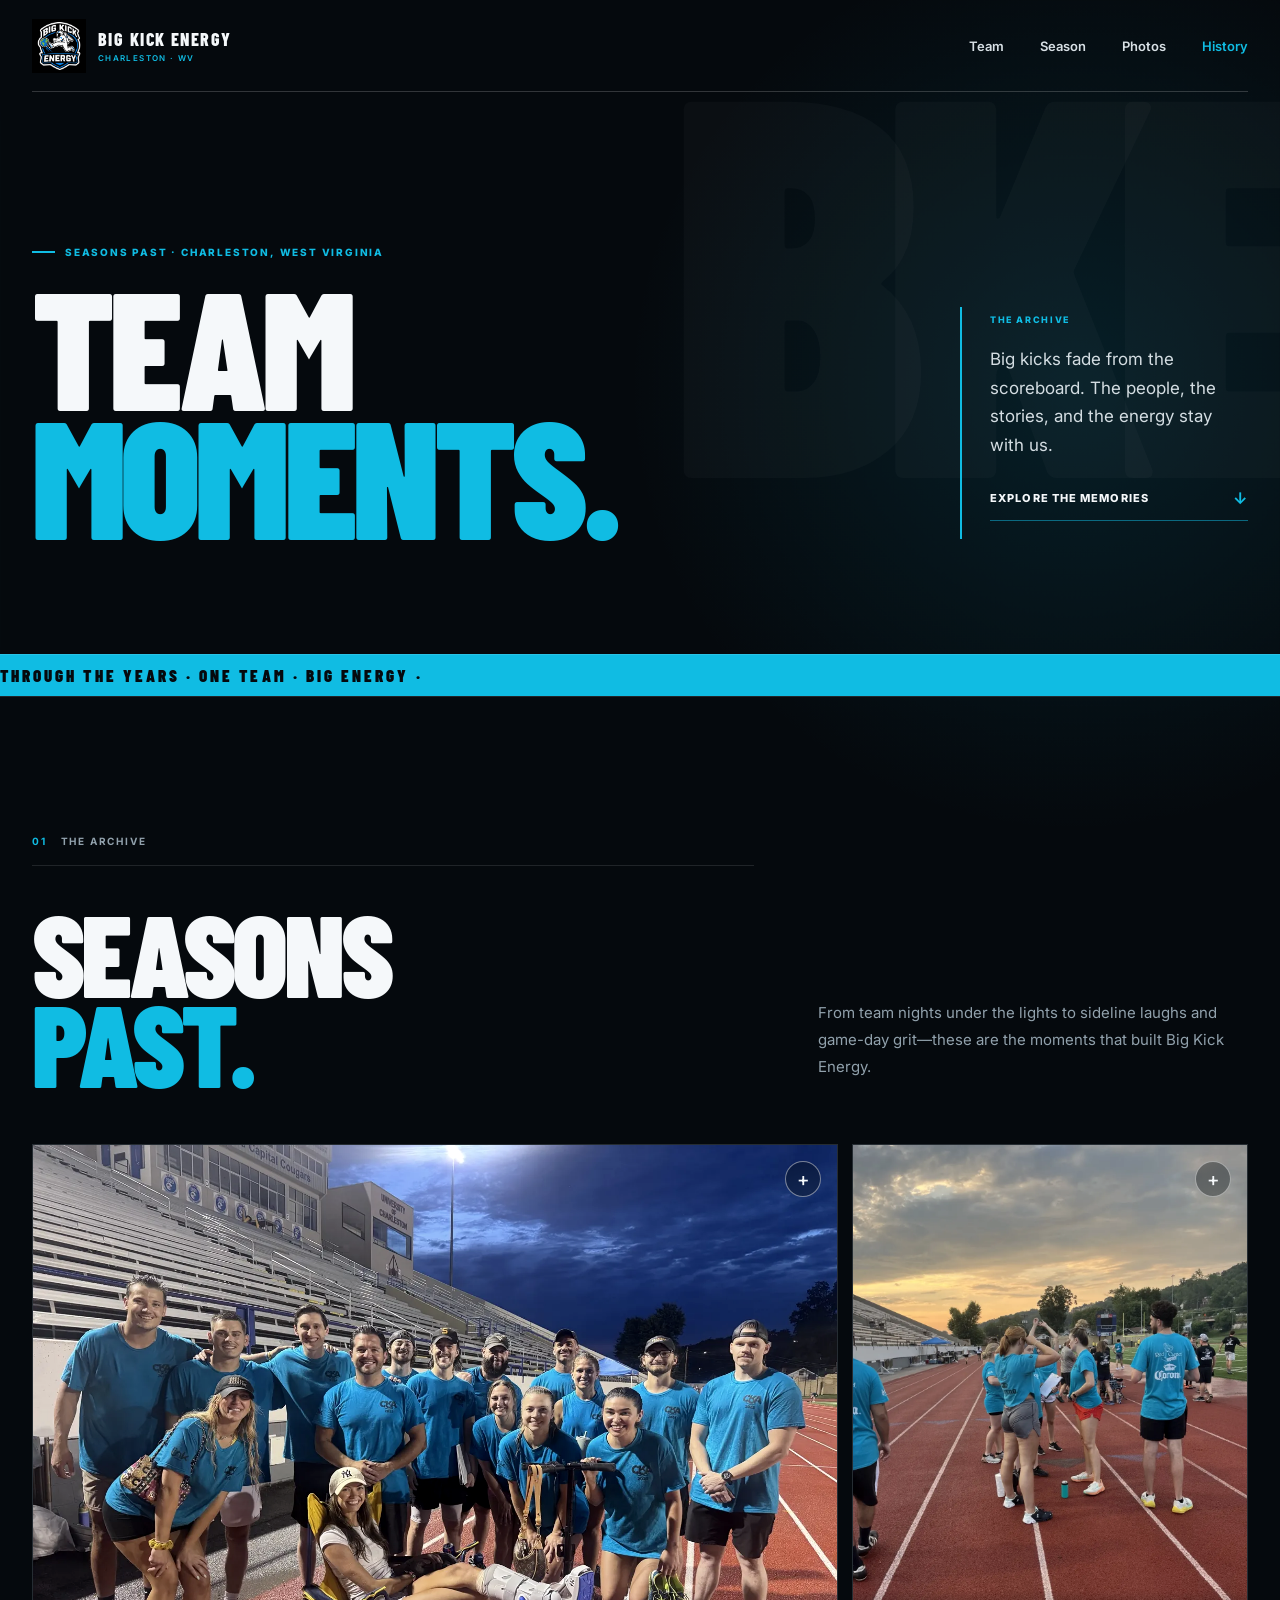
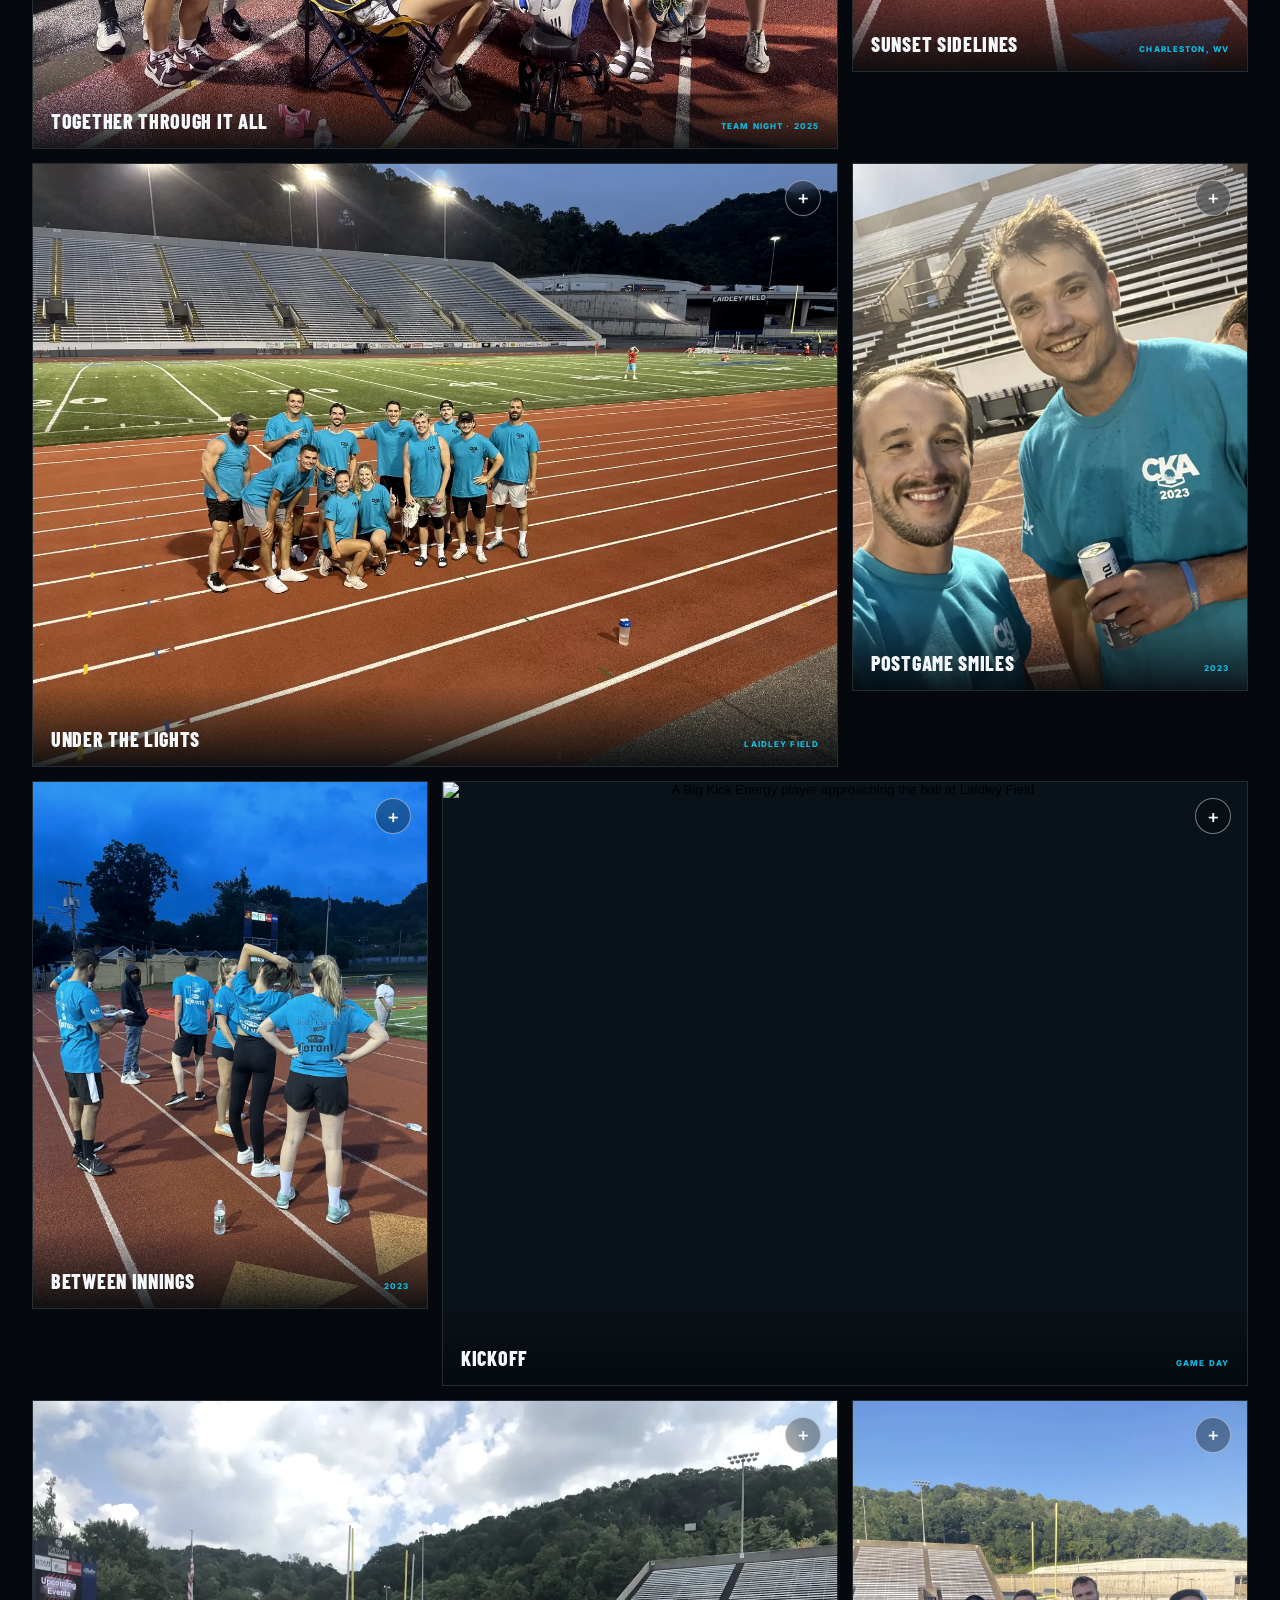
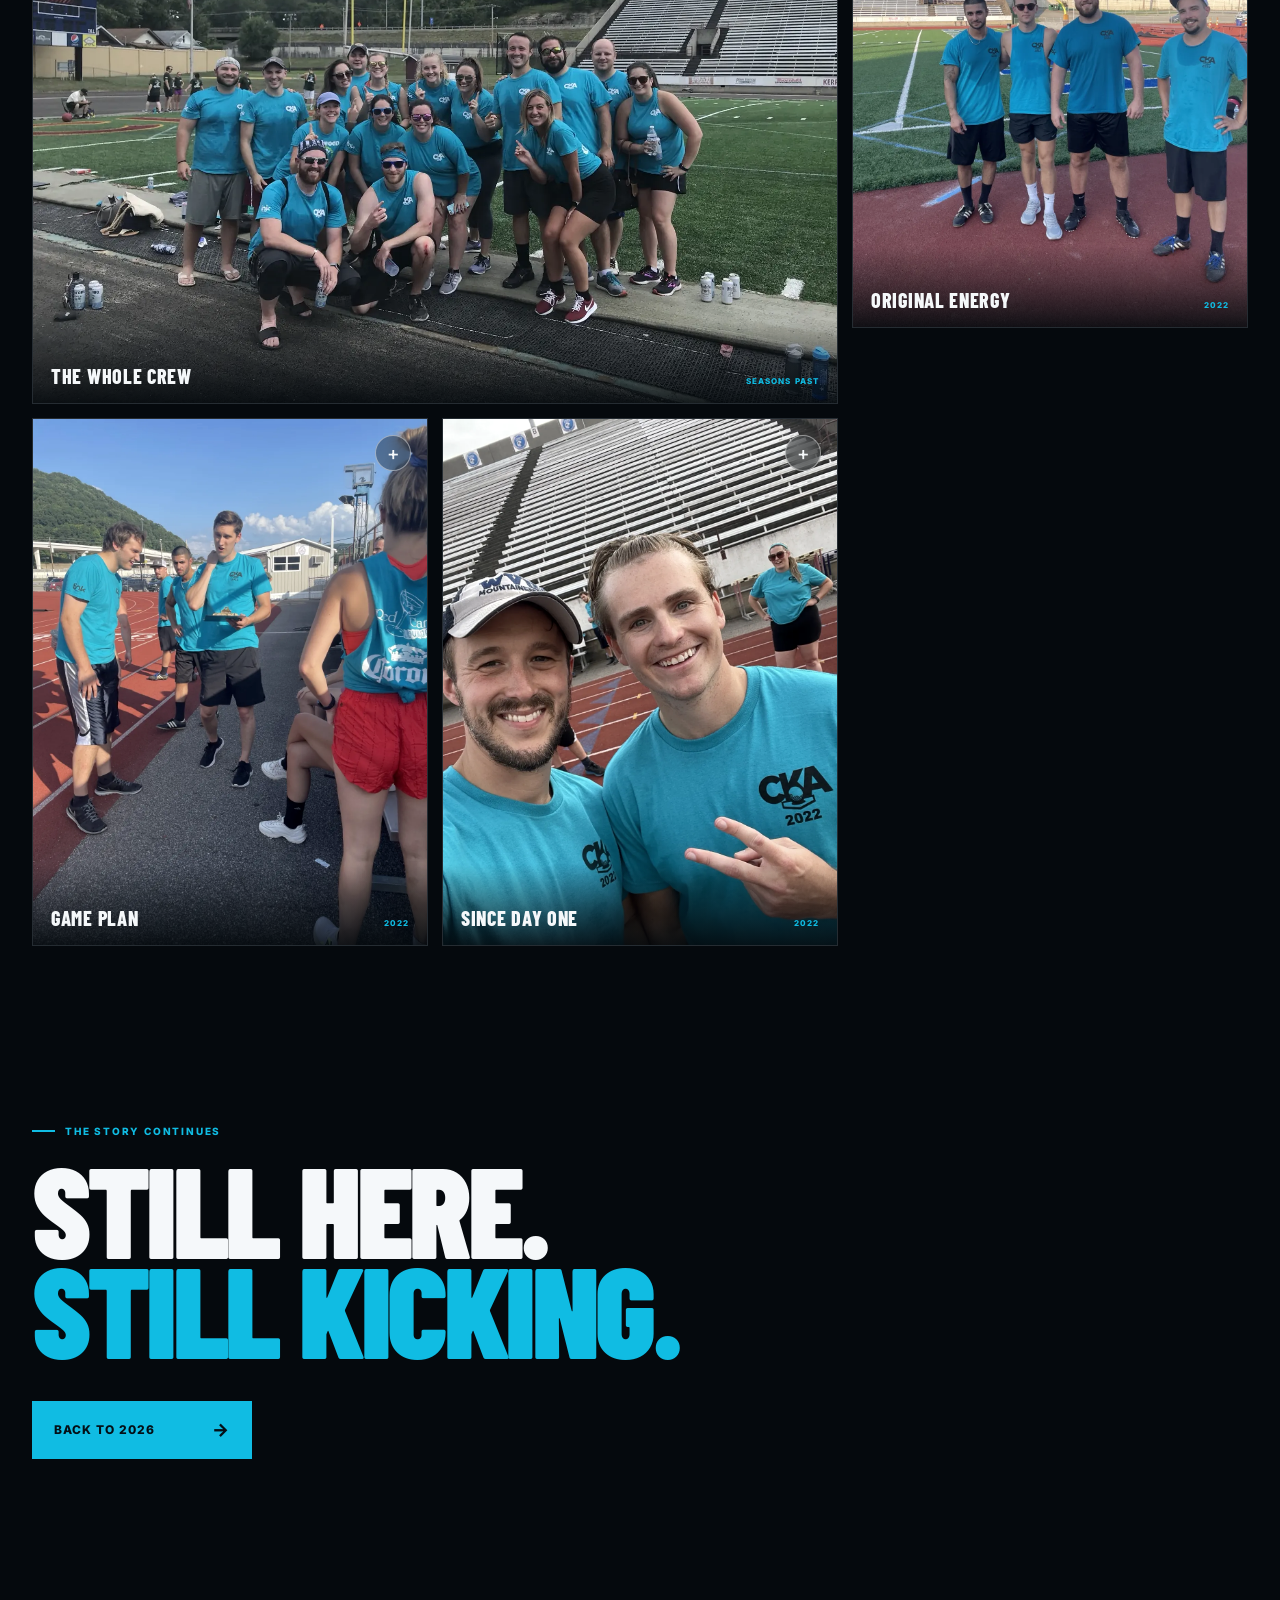
==== history.html @ 86670991 "Add historical team moments gallery" ====
<!doctype html>
<html lang="en">
<head>
  <meta charset="utf-8">
  <meta name="viewport" content="width=device-width, initial-scale=1, viewport-fit=cover">
  <meta name="description" content="Big Kick Energy memories and historical team moments from seasons past in Charleston, West Virginia.">
  <meta name="theme-color" content="#061018">
  <title>Team History | Big Kick Energy</title>
  <link rel="icon" href="images/logo.webp">
  <link rel="preconnect" href="https://fonts.googleapis.com">
  <link rel="preconnect" href="https://fonts.gstatic.com" crossorigin>
  <link href="https://fonts.googleapis.com/css2?family=Barlow+Condensed:wght@600;700;800;900&family=Inter:wght@400;500;600;700&display=swap" rel="stylesheet">
  <link rel="stylesheet" href="styles.css">
</head>
<body class="history-page">
  <a class="skip-link" href="#main">Skip to content</a>
  <header class="topbar">
    <a class="brand" href="index.html" aria-label="Big Kick Energy home">
      <img src="images/logo.webp" alt="" width="48" height="48">
      <span>BIG KICK ENERGY<small>CHARLESTON · WV</small></span>
    </a>
    <nav aria-label="Main navigation">
      <a href="index.html#team">Team</a><a href="index.html#season">Season</a><a href="index.html#gallery">Photos</a><a class="active" href="history.html" aria-current="page">History</a>
    </nav>
  </header>

  <main id="main">
    <section class="history-hero" aria-labelledby="history-title">
      <div class="history-hero-inner">
        <div>
          <p class="tag"><i></i> Seasons past · Charleston, West Virginia</p>
          <h1 id="history-title">TEAM<br><em>MOMENTS.</em></h1>
        </div>
        <div class="history-intro">
          <span>THE ARCHIVE</span>
          <p>Big kicks fade from the scoreboard. The people, the stories, and the energy stay with us.</p>
          <a href="#memories">Explore the memories <b>↓</b></a>
        </div>
      </div>
      <div class="history-marquee" aria-hidden="true">
        <span>THROUGH THE YEARS · ONE TEAM · BIG ENERGY · </span>
      </div>
    </section>

    <section class="history-content" id="memories" aria-labelledby="memories-title">
      <div class="history-heading">
        <div>
          <p class="section-label"><span>01</span> The archive</p>
          <h2 id="memories-title">SEASONS<br><em>PAST.</em></h2>
        </div>
        <p>From team nights under the lights to sideline laughs and game-day grit—these are the moments that built Big Kick Energy.</p>
      </div>

      <div class="memory-grid">
        <figure class="memory-card memory-wide">
          <button type="button" aria-label="Open photo: Together through it all"><img src="images/history-01.webp" alt="Big Kick Energy teammates together at Laidley Field after a night game" width="1536" height="1152" loading="eager" decoding="async"></button>
          <figcaption><span>Together through it all</span><small>Team Night · 2025</small></figcaption>
        </figure>
        <figure class="memory-card memory-wide">
          <button type="button" aria-label="Open photo: Under the lights"><img src="images/history-02.webp" alt="Big Kick Energy team posing on the track at Laidley Field" width="1536" height="1152" loading="lazy" decoding="async"></button>
          <figcaption><span>Under the lights</span><small>Laidley Field</small></figcaption>
        </figure>
        <figure class="memory-card memory-tall">
          <button type="button" aria-label="Open photo: Sunset sidelines"><img src="images/history-03.webp" alt="Big Kick Energy players gathering on the track beneath a Charleston sunset" width="1152" height="1536" loading="lazy" decoding="async"></button>
          <figcaption><span>Sunset sidelines</span><small>Charleston, WV</small></figcaption>
        </figure>
        <figure class="memory-card memory-tall">
          <button type="button" aria-label="Open photo: Postgame smiles"><img src="images/history-04.webp" alt="Two Big Kick Energy teammates smiling after a 2023 game" width="1152" height="1536" loading="lazy" decoding="async"></button>
          <figcaption><span>Postgame smiles</span><small>2023</small></figcaption>
        </figure>
        <figure class="memory-card memory-tall">
          <button type="button" aria-label="Open photo: Between innings"><img src="images/history-05.webp" alt="Big Kick Energy teammates regrouping on the sideline in 2023" width="1152" height="1536" loading="lazy" decoding="async"></button>
          <figcaption><span>Between innings</span><small>2023</small></figcaption>
        </figure>
        <figure class="memory-card memory-wide">
          <button type="button" aria-label="Open photo: Kickoff"><img src="images/history-06.webp" alt="A Big Kick Energy player approaching the ball at Laidley Field" width="1536" height="1152" loading="lazy" decoding="async"></button>
          <figcaption><span>Kickoff</span><small>Game Day</small></figcaption>
        </figure>
        <figure class="memory-card memory-wide">
          <button type="button" aria-label="Open photo: The whole crew"><img src="images/history-07.webp" alt="A large Big Kick Energy team group posing together beside the field" width="1536" height="1152" loading="lazy" decoding="async"></button>
          <figcaption><span>The whole crew</span><small>Seasons Past</small></figcaption>
        </figure>
        <figure class="memory-card memory-tall">
          <button type="button" aria-label="Open photo: Original energy"><img src="images/history-08.webp" alt="Four Big Kick Energy teammates together at Laidley Field in 2022" width="1152" height="1536" loading="lazy" decoding="async"></button>
          <figcaption><span>Original energy</span><small>2022</small></figcaption>
        </figure>
        <figure class="memory-card memory-tall">
          <button type="button" aria-label="Open photo: Game plan"><img src="images/history-09.webp" alt="Big Kick Energy teammates reviewing the game plan on the sideline in 2022" width="1152" height="1536" loading="lazy" decoding="async"></button>
          <figcaption><span>Game plan</span><small>2022</small></figcaption>
        </figure>
        <figure class="memory-card memory-tall">
          <button type="button" aria-label="Open photo: Since day one"><img src="images/history-10.webp" alt="Two Big Kick Energy teammates smiling on the track in 2022" width="1152" height="1536" loading="lazy" decoding="async"></button>
          <figcaption><span>Since day one</span><small>2022</small></figcaption>
        </figure>
      </div>
    </section>

    <section class="history-cta">
      <p class="tag"><i></i> The story continues</p>
      <h2>STILL HERE.<br><em>STILL KICKING.</em></h2>
      <a class="primary-action" href="index.html#season">Back to 2026 <span>→</span></a>
    </section>
  </main>

  <dialog class="photo-lightbox" aria-label="Expanded team photo">
    <button class="lightbox-close" type="button" aria-label="Close photo">×</button>
    <img src="" alt="">
    <p></p>
  </dialog>

  <nav class="mobile-dock" aria-label="Mobile navigation">
    <a href="index.html"><span>⌂</span>Home</a><a href="index.html#team"><span>●</span>Team</a><a href="index.html#season"><span>▥</span>Season</a><a href="index.html#gallery"><span>▣</span>Photos</a><a class="active" href="history.html" aria-current="page"><span>◫</span>History</a>
  </nav>

  <script>
    const lightbox = document.querySelector('.photo-lightbox');
    const lightboxImage = lightbox.querySelector('img');
    const lightboxCaption = lightbox.querySelector('p');
    document.querySelectorAll('.memory-card button').forEach((button) => {
      button.addEventListener('click', () => {
        const image = button.querySelector('img');
        const caption = button.closest('figure').querySelector('figcaption span').textContent;
        lightboxImage.src = image.src;
        lightboxImage.alt = image.alt;
        lightboxCaption.textContent = caption;
        lightbox.showModal();
      });
    });
    lightbox.querySelector('.lightbox-close').addEventListener('click', () => lightbox.close());
    lightbox.addEventListener('click', (event) => {
      if (event.target === lightbox) lightbox.close();
    });
  </script>
</body>
</html>
---- styles.css ----
:root{--ink:#05090d;--panel:#0a1219;--panel2:#0d1821;--cyan:#10bce3;--cyan2:#087fa9;--white:#f5f8fa;--muted:#91a1ac;--line:rgba(255,255,255,.11);--display:"Barlow Condensed",Impact,sans-serif;--body:"Inter",Arial,sans-serif}
*{box-sizing:border-box}html{scroll-behavior:smooth;background:var(--ink)}body{margin:0;background:var(--ink);color:var(--white);font-family:var(--body);overflow-x:hidden}a{color:inherit;text-decoration:none}img{display:block;max-width:100%}::selection{background:var(--cyan);color:var(--ink)}.skip-link{position:fixed;left:12px;top:12px;z-index:100;padding:12px 16px;background:var(--cyan);color:var(--ink);font-weight:800;transform:translateY(-160%)}.skip-link:focus{transform:none}
.topbar{position:absolute;z-index:10;top:0;left:50%;transform:translateX(-50%);width:min(calc(100% - 64px),1280px);height:92px;display:flex;align-items:center;justify-content:space-between;border-bottom:1px solid rgba(255,255,255,.18)}.brand{display:flex;align-items:center;gap:12px;font:800 18px/1 var(--display);letter-spacing:.08em}.brand img{width:54px;height:54px;object-fit:contain}.brand small{display:block;margin-top:6px;color:var(--cyan);font:600 8px/1 var(--body);letter-spacing:.17em}.topbar nav{display:flex;gap:36px}.topbar nav a{padding:14px 0;color:#d8e0e5;font-size:13px;font-weight:600}.topbar nav a:hover{color:var(--cyan)}
.hero{position:relative;min-height:760px;height:100svh;max-height:980px;overflow:hidden;background:#071019}.hero-photo{position:absolute;inset:0;width:100%;height:100%;object-fit:cover;object-position:55% 53%;filter:saturate(.92) contrast(1.03)}.hero-overlay{position:absolute;inset:0;background:linear-gradient(90deg,rgba(3,7,11,.98) 0%,rgba(3,7,11,.87) 32%,rgba(3,7,11,.32) 68%),linear-gradient(0deg,rgba(3,7,11,.94),transparent 36%)}.hero-content{position:relative;z-index:2;width:min(calc(100% - 64px),1280px);margin:auto;padding-top:clamp(190px,25vh,255px)}.tag{display:flex;align-items:center;gap:10px;margin:0 0 22px;color:var(--cyan);font-size:10px;font-weight:800;letter-spacing:.18em;text-transform:uppercase}.tag i{width:23px;height:2px;background:var(--cyan)}h1,h2{margin:0;font-family:var(--display);font-weight:900;line-height:.78;letter-spacing:-.035em;text-transform:uppercase}h1{font-size:clamp(92px,12vw,176px)}h1 em,h2 em{color:var(--cyan);font-style:normal}.hero-line{margin:28px 0 30px;color:#d9e1e6;font-size:18px}.primary-action{display:inline-flex;align-items:center;justify-content:space-between;gap:36px;min-width:220px;min-height:58px;padding:0 22px;background:var(--cyan);color:#041017;font-size:12px;font-weight:800;letter-spacing:.08em;text-transform:uppercase;transition:.2s}.primary-action:hover{background:#55d5ef;transform:translateY(-2px)}.primary-action span{font-size:18px}.record-card{position:absolute;z-index:3;right:max(32px,calc((100vw - 1280px)/2));bottom:40px;width:218px;padding:22px 24px;background:rgba(5,13,19,.82);border:1px solid rgba(255,255,255,.2);border-top:3px solid var(--cyan);backdrop-filter:blur(12px)}.record-card>span{color:var(--cyan);font-size:9px;font-weight:800;letter-spacing:.18em}.record-card strong{display:block;margin:4px 0;font:900 70px/.9 var(--display)}.record-card strong span{color:var(--cyan)}.record-card small{color:var(--muted);font-size:9px;letter-spacing:.1em}
.section{width:min(calc(100% - 64px),1280px);margin:auto;padding:120px 0}.section-label{display:flex;gap:14px;padding-bottom:18px;margin-bottom:68px;border-bottom:1px solid var(--line);color:var(--muted);font-size:10px;font-weight:700;letter-spacing:.18em;text-transform:uppercase}.section-label span{color:var(--cyan)}.intro-grid,.season-head{display:grid;grid-template-columns:1.1fr .9fr;gap:100px;align-items:end}h2{font-size:clamp(78px,8vw,120px)}.intro-copy>p:first-child{font-size:23px;line-height:1.48;letter-spacing:-.02em}.intro-copy>p:last-child,.season-head>p,.gallery-head>p{color:var(--muted);font-size:14px;line-height:1.8}.team-photo-card{position:relative;height:min(58vw,650px);margin-top:86px;overflow:hidden;background:var(--panel)}.team-photo-card>img{width:100%;height:100%;object-fit:cover;object-position:center 44%}.photo-badge{position:absolute;left:24px;bottom:24px;display:flex;align-items:center;gap:14px;padding:10px 18px 10px 10px;background:rgba(3,8,12,.88);backdrop-filter:blur(10px);border-left:3px solid var(--cyan);font:800 19px/1 var(--display);letter-spacing:.07em}.photo-badge img{width:62px;height:62px}.photo-badge small{display:block;margin-top:6px;color:var(--cyan);font:700 8px/1 var(--body);letter-spacing:.16em}.values{display:grid;grid-template-columns:repeat(3,1fr);margin-top:30px;border-top:1px solid var(--line);border-bottom:1px solid var(--line)}.values article{padding:34px 32px 36px 0}.values article+article{padding-left:32px;border-left:1px solid var(--line)}.values b{color:var(--cyan);font:800 24px var(--display)}.values h3{margin:18px 0 8px;font:800 24px var(--display);text-transform:uppercase}.values p{margin:0;color:var(--muted);font-size:12px;line-height:1.6}
.season{width:100%;padding-inline:max(32px,calc((100vw - 1280px)/2));background:linear-gradient(150deg,#0b1a24,#071016)}.season-head>p{max-width:470px;font-size:18px}.stat-row{display:grid;grid-template-columns:repeat(4,1fr);margin-top:70px;border:1px solid var(--line);background:rgba(3,8,12,.48)}.stat-row article{padding:30px;min-width:0}.stat-row article+article{border-left:1px solid var(--line)}.stat-row span{color:var(--cyan);font-size:9px;font-weight:800;letter-spacing:.15em}.stat-row strong{display:block;margin:8px 0 5px;font:900 62px/.9 var(--display)}.stat-row small{color:var(--muted);font-size:10px;text-transform:uppercase;letter-spacing:.09em}.standing-card{margin-top:20px;border:1px solid var(--line);background:#09131b}.standing-card>div:first-child{display:flex;justify-content:space-between;padding:18px 24px;border-bottom:1px solid var(--line);font-size:9px;font-weight:800;letter-spacing:.13em}.standing-card small{color:var(--muted)}.standing-rank{display:grid;grid-template-columns:90px 1fr auto;align-items:center;padding:22px 26px;border-left:4px solid var(--cyan);background:linear-gradient(90deg,rgba(16,188,227,.14),transparent)}.standing-rank>b{font:900 46px var(--display);color:var(--cyan)}.standing-rank>strong{font:800 20px var(--display);letter-spacing:.04em}.standing-rank>strong small{display:block;margin-top:5px;font:600 9px var(--body);letter-spacing:.12em}.standing-rank>em{font:900 36px var(--display);font-style:normal}.next-up{display:grid;grid-template-columns:1.4fr auto .8fr 48px;gap:28px;align-items:center;margin-top:20px;padding:26px 28px;border:1px solid var(--cyan);background:rgba(16,188,227,.06)}.next-up span{color:var(--cyan);font-size:9px;font-weight:800;letter-spacing:.15em}.next-up div>strong{display:block;margin-top:7px;font:800 25px/.95 var(--display)}.next-up time{display:flex;align-items:center;gap:8px}.next-up time b{color:var(--cyan);font:800 12px var(--display)}.next-up time strong{font:900 48px var(--display)}.next-up p{color:var(--muted);font-size:11px;line-height:1.5}.next-up>a{display:grid;place-items:center;width:44px;height:44px;background:var(--cyan);color:var(--ink);font-size:20px}
.gallery-head{display:flex;justify-content:space-between;align-items:end;gap:80px}.gallery-head>p{max-width:380px;margin:0}.photo-grid{display:grid;grid-template-columns:1.25fr .75fr;gap:18px;height:690px;margin-top:70px}.photo-grid figure{position:relative;margin:0;overflow:hidden;background:var(--panel)}.photo-grid img{width:100%;height:100%;object-fit:cover;transition:transform .6s}.photo-grid figure:hover img{transform:scale(1.02)}.photo-grid .night img{object-position:center 54%}.photo-grid figcaption{position:absolute;left:18px;bottom:18px;padding:9px 12px;background:rgba(3,8,12,.86);border-left:2px solid var(--cyan);font-size:9px;font-weight:800;letter-spacing:.15em}.join{position:relative;display:grid;justify-items:center;padding:120px 24px;text-align:center;background:radial-gradient(circle at 50% 25%,#12364a 0%,#08131b 35%,#05090d 70%);overflow:hidden}.join>img{width:190px;height:190px;object-fit:contain;margin-bottom:22px;filter:drop-shadow(0 20px 25px rgba(0,0,0,.5))}.join h2{font-size:clamp(72px,9vw,132px)}.join>p:not(.tag){max-width:560px;margin:28px auto;color:var(--muted);font-size:14px;line-height:1.8}.join-actions{display:flex;align-items:center;gap:28px}.text-action{font-size:11px;font-weight:800;letter-spacing:.09em;text-transform:uppercase;border-bottom:1px solid var(--cyan);padding:15px 2px}footer{min-height:108px;display:flex;align-items:center;justify-content:space-between;gap:20px;width:min(calc(100% - 64px),1280px);margin:auto;border-top:1px solid var(--line);font-size:9px;letter-spacing:.14em;text-transform:uppercase}footer span{font:800 15px var(--display)}footer p{color:var(--muted)}.mobile-dock{display:none}
@media(max-width:760px){body{padding-bottom:calc(70px + env(safe-area-inset-bottom))}.topbar{position:absolute;width:calc(100% - 32px);height:72px}.brand img{width:42px;height:42px}.brand{font-size:15px}.topbar nav{display:none}.hero{min-height:730px;height:100svh}.hero-photo{object-position:58% 49%}.hero-overlay{background:linear-gradient(90deg,rgba(3,7,11,.92),rgba(3,7,11,.35)),linear-gradient(0deg,#05090d 0%,transparent 48%,rgba(3,7,11,.25))}.hero-content{width:calc(100% - 32px);padding-top:150px}.tag{font-size:8px;margin-bottom:17px}h1{font-size:clamp(76px,25vw,106px);line-height:.8}.hero-line{max-width:250px;margin:20px 0 26px;font-size:15px;line-height:1.5}.primary-action{width:100%;min-width:0;min-height:56px}.record-card{right:16px;bottom:28px;width:154px;padding:15px 16px}.record-card strong{font-size:48px}.record-card small{font-size:7px}.section{width:calc(100% - 32px);padding:78px 0}.section-label{margin-bottom:44px}.intro-grid,.season-head{grid-template-columns:1fr;gap:30px}h2{font-size:clamp(64px,20vw,84px)}.intro-copy>p:first-child{font-size:18px}.team-photo-card{height:500px;margin-top:50px}.team-photo-card>img{object-position:47% center}.photo-badge{left:12px;bottom:12px}.values{grid-template-columns:1fr;margin-top:18px}.values article,.values article+article{padding:22px 4px;border-left:0;border-bottom:1px solid var(--line)}.values article:last-child{border-bottom:0}.season{width:100%;padding-inline:16px}.season-head>p{font-size:15px}.stat-row{grid-template-columns:1fr 1fr;margin-top:42px}.stat-row article{padding:22px 18px}.stat-row article:nth-child(3){border-left:0;border-top:1px solid var(--line)}.stat-row article:nth-child(4){border-top:1px solid var(--line)}.stat-row strong{font-size:45px}.standing-card>div:first-child{padding:15px}.standing-rank{grid-template-columns:62px 1fr auto;padding:18px 14px}.standing-rank>b{font-size:36px}.standing-rank>strong{font-size:16px}.standing-rank>em{font-size:27px}.next-up{grid-template-columns:1fr auto;gap:16px;padding:21px}.next-up p{grid-column:1}.next-up>a{grid-column:2;grid-row:2}.next-up div>strong{font-size:21px}.next-up time strong{font-size:40px}.gallery-head{display:block}.gallery-head>p{margin-top:24px}.photo-grid{grid-template-columns:1fr;height:auto;margin-top:42px}.photo-grid figure{height:440px}.photo-grid figure:last-child{height:520px}.photo-grid .night img{object-position:49% center}.join{padding:90px 16px}.join>img{width:150px;height:150px}.join h2{font-size:clamp(61px,19vw,82px)}.join-actions{width:100%;flex-direction:column;gap:16px}.text-action{padding:12px}.join .primary-action{max-width:380px}footer{width:calc(100% - 32px);min-height:120px;align-items:flex-start;flex-direction:column;justify-content:center;gap:10px}.mobile-dock{position:fixed;z-index:50;left:0;right:0;bottom:0;display:grid;grid-template-columns:repeat(4,1fr);height:calc(66px + env(safe-area-inset-bottom));padding-bottom:env(safe-area-inset-bottom);background:rgba(5,10,14,.94);border-top:1px solid rgba(255,255,255,.14);backdrop-filter:blur(16px)}.mobile-dock a{display:grid;place-content:center;gap:5px;text-align:center;color:var(--muted);font-size:8px;font-weight:700;letter-spacing:.08em;text-transform:uppercase}.mobile-dock a span{color:var(--cyan);font-size:16px}.mobile-dock a:active{background:rgba(16,188,227,.1)}}
@media(max-width:390px){h1{font-size:72px}.record-card{width:146px}.team-photo-card{height:450px}.photo-grid figure{height:390px}.photo-grid figure:last-child{height:460px}}
@media(prefers-reduced-motion:reduce){html{scroll-behavior:auto}*,*::before,*::after{transition-duration:.01ms!important}}
.next-game{position:relative;display:grid;grid-template-columns:190px 1fr auto;gap:32px;align-items:center;margin-top:20px;padding:30px;border:1px solid var(--cyan);background:linear-gradient(110deg,rgba(16,188,227,.16),rgba(5,12,17,.72));overflow:hidden}.next-game::after{content:"09";position:absolute;right:15%;top:50%;transform:translateY(-51%);color:rgba(255,255,255,.025);font:900 190px/.8 var(--display);pointer-events:none}.game-date{position:relative;z-index:1;padding-right:28px;border-right:1px solid rgba(16,188,227,.38)}.game-date span,.game-matchup>span,.game-status span{color:var(--cyan);font-size:9px;font-weight:800;letter-spacing:.16em}.game-date strong{display:block;margin:5px 0;font:900 45px/.95 var(--display)}.game-date small{color:var(--muted);font-size:10px;letter-spacing:.08em}.game-matchup{position:relative;z-index:1}.game-matchup h3{display:flex;align-items:center;gap:16px;margin:9px 0 12px;font:800 24px/1 var(--display);letter-spacing:.02em}.game-matchup h3>b{color:var(--cyan);font-size:12px}.game-matchup h3 i{color:var(--muted);font-size:12px;font-style:normal}.game-matchup p{margin:0;color:var(--white);font-size:11px;font-weight:700;text-transform:uppercase;letter-spacing:.06em}.game-matchup p small{margin-left:8px;color:var(--muted);font-size:9px}.game-status{position:relative;z-index:1;display:grid;justify-items:center;gap:10px;padding:0 10px}.game-status i{width:10px;height:10px;border-radius:50%;background:var(--cyan);box-shadow:0 0 0 6px rgba(16,188,227,.12)}.next-game+.next-up{border-color:var(--line);background:rgba(255,255,255,.025)}.highlight-link{display:grid;grid-template-columns:auto 1fr auto;align-items:center;gap:18px;margin-top:42px;padding:20px 22px;border:1px solid var(--line);border-left:3px solid var(--cyan);background:var(--panel);transition:.2s}.highlight-link:hover{border-color:var(--cyan);transform:translateY(-2px)}.play-icon{display:grid;place-items:center;width:46px;height:46px;border-radius:50%;background:var(--cyan);color:var(--ink);font-size:15px;padding-left:3px}.highlight-link strong{font:800 20px var(--display);letter-spacing:.04em}.highlight-link strong small{display:block;margin-top:5px;color:var(--muted);font:500 10px var(--body);letter-spacing:.04em}.highlight-link>i{color:var(--cyan);font-size:22px;font-style:normal}
@media(max-width:760px){.next-game{grid-template-columns:1fr auto;gap:20px;padding:22px 18px}.next-game::after{right:-5%;font-size:140px}.game-date{padding:0 0 16px;border-right:0;border-bottom:1px solid rgba(16,188,227,.38)}.game-date strong{font-size:40px}.game-matchup{grid-column:1/-1}.game-matchup h3{display:grid;grid-template-columns:1fr auto;gap:8px 12px;font-size:20px}.game-matchup h3>b{grid-column:2;grid-row:1/3}.game-matchup h3 strong:last-child{grid-column:1}.game-matchup p{line-height:1.6}.game-matchup p small{display:block;margin-left:0}.game-status{grid-column:2;grid-row:1}.highlight-link{margin-top:30px;padding:17px 15px;gap:13px}.play-icon{width:40px;height:40px}.highlight-link strong{font-size:17px}.highlight-link strong small{font-size:8px}}
@media(prefers-reduced-motion:reduce){.highlight-link{transition-duration:.01ms!important}}
.highlight-heading{display:flex;justify-content:space-between;margin-top:42px;padding-bottom:14px;border-bottom:1px solid var(--line);font-size:9px;font-weight:800;letter-spacing:.15em}.highlight-heading span{color:var(--cyan)}.highlight-heading small{color:var(--muted);font-size:8px}.highlight-grid{display:grid;grid-template-columns:repeat(2,1fr);gap:12px;margin-top:12px}.highlight-grid .highlight-link{margin-top:0}.highlight-grid .highlight-link strong{font-size:18px}
@media(max-width:760px){.highlight-heading{margin-top:30px}.highlight-heading small{display:none}.highlight-grid{grid-template-columns:1fr;gap:10px}.highlight-grid .highlight-link{margin-top:0}}

/* Historical team moments */
.topbar nav a.active{color:var(--cyan)}
.mobile-dock a.active{color:var(--white);background:rgba(16,188,227,.09)}
.history-page{background:
  radial-gradient(circle at 84% 8%,rgba(16,188,227,.12),transparent 28rem),
  var(--ink)}
.history-page .topbar{position:relative;left:auto;transform:none;margin:0 auto}
.history-hero{position:relative;overflow:hidden;padding:clamp(90px,12vw,160px) 0 0;border-bottom:1px solid var(--line)}
.history-hero::before{content:"BKE";position:absolute;right:-.04em;top:-.18em;color:rgba(255,255,255,.025);font:900 clamp(260px,42vw,610px)/1 var(--display);letter-spacing:-.09em;pointer-events:none}
.history-hero-inner{position:relative;z-index:1;display:grid;grid-template-columns:minmax(0,1.5fr) minmax(280px,.5fr);align-items:end;gap:64px;width:min(calc(100% - 64px),1280px);margin:0 auto;padding-bottom:clamp(72px,9vw,120px)}
.history-hero h1{font-size:clamp(98px,13vw,186px)}
.history-intro{max-width:390px;padding:0 0 18px 28px;border-left:2px solid var(--cyan)}
.history-intro>span{color:var(--cyan);font-size:9px;font-weight:800;letter-spacing:.18em}
.history-intro p{margin:18px 0 28px;color:#d4dde2;font-size:17px;line-height:1.7}
.history-intro a{display:flex;align-items:center;justify-content:space-between;padding-bottom:12px;border-bottom:1px solid rgba(16,188,227,.5);font-size:11px;font-weight:800;letter-spacing:.1em;text-transform:uppercase}
.history-intro a b{color:var(--cyan);font-size:16px}
.history-marquee{position:relative;z-index:1;overflow:hidden;border-top:1px solid var(--line);background:var(--cyan);color:var(--ink);white-space:nowrap}
.history-marquee span{display:block;width:max-content;padding:12px 0;font:900 17px/1 var(--display);letter-spacing:.18em}
.history-content{width:min(calc(100% - 64px),1280px);margin:0 auto;padding:clamp(88px,10vw,140px) 0}
.history-heading{display:grid;grid-template-columns:1fr minmax(280px,430px);align-items:end;gap:64px;margin-bottom:56px}
.history-heading .section-label{margin-bottom:42px}
.history-heading h2{font-size:clamp(78px,9vw,128px)}
.history-heading>p{margin:0 0 8px;color:var(--muted);font-size:15px;line-height:1.8}
.memory-grid{display:grid;grid-template-columns:repeat(12,1fr);grid-auto-flow:dense;gap:14px}
.memory-card{position:relative;margin:0;overflow:hidden;background:var(--panel);border:1px solid var(--line)}
.memory-card.memory-wide{grid-column:span 8;aspect-ratio:4/3}
.memory-card.memory-tall{grid-column:span 4;aspect-ratio:3/4}
.memory-card button{display:block;width:100%;height:100%;padding:0;border:0;background:none;cursor:zoom-in}
.memory-card img{width:100%;height:100%;object-fit:cover;filter:saturate(.88) contrast(1.04);transition:transform .55s ease,filter .3s ease}
.memory-card::after{content:"+";position:absolute;top:16px;right:16px;display:grid;place-items:center;width:34px;height:34px;border:1px solid rgba(255,255,255,.45);border-radius:50%;background:rgba(4,10,14,.35);font:500 19px/1 var(--body);pointer-events:none;backdrop-filter:blur(8px)}
.memory-card figcaption{position:absolute;z-index:2;left:0;right:0;bottom:0;display:flex;align-items:flex-end;justify-content:space-between;gap:16px;padding:44px 18px 17px;background:linear-gradient(transparent,rgba(3,8,12,.88));pointer-events:none}
.memory-card figcaption span{font:800 20px/1 var(--display);letter-spacing:.035em;text-transform:uppercase}
.memory-card figcaption small{color:var(--cyan);font-size:8px;font-weight:800;letter-spacing:.14em;text-transform:uppercase}
.memory-card:hover img{transform:scale(1.025);filter:saturate(1) contrast(1.02)}
.history-cta{display:grid;justify-items:start;width:min(calc(100% - 64px),1280px);margin:0 auto;padding:clamp(20px,4vw,60px) 0 clamp(120px,13vw,180px)}
.history-cta h2{margin-bottom:42px;font-size:clamp(76px,10vw,140px)}
.photo-lightbox{width:min(94vw,1100px);max-width:none;padding:0;border:1px solid rgba(255,255,255,.2);background:#03070a;color:var(--white)}
.photo-lightbox::backdrop{background:rgba(0,0,0,.88);backdrop-filter:blur(10px)}
.photo-lightbox img{width:100%;max-height:82vh;object-fit:contain;background:#000}
.photo-lightbox p{margin:0;padding:14px 18px;color:var(--cyan);font:800 15px var(--display);letter-spacing:.08em;text-transform:uppercase}
.lightbox-close{position:absolute;z-index:2;top:12px;right:12px;width:44px;height:44px;border:1px solid rgba(255,255,255,.45);border-radius:50%;background:rgba(3,8,12,.7);color:#fff;font-size:28px;line-height:1;cursor:pointer;backdrop-filter:blur(10px)}
@media(max-width:900px){
  .history-hero-inner,.history-heading{grid-template-columns:1fr}
  .history-intro{max-width:520px}
  .memory-card.memory-wide,.memory-card.memory-tall{grid-column:span 6}
  .memory-card.memory-wide{aspect-ratio:4/3}
  .memory-card.memory-tall{aspect-ratio:3/4}
}
@media(max-width:760px){
  .mobile-dock{grid-template-columns:repeat(5,1fr)}
  .history-page .topbar{position:relative}
  .history-hero{padding-top:72px}
  .history-hero-inner{width:calc(100% - 32px);gap:42px;padding-bottom:64px}
  .history-hero h1{font-size:clamp(78px,25vw,104px)}
  .history-intro{padding-left:20px}
  .history-intro p{font-size:15px}
  .history-content,.history-cta{width:calc(100% - 32px)}
  .history-content{padding:80px 0}
  .history-heading{gap:26px;margin-bottom:36px}
  .history-heading .section-label{margin-bottom:32px}
  .history-heading h2{font-size:74px}
  .history-heading>p{font-size:14px}
  .memory-grid{grid-template-columns:1fr;gap:12px}
  .memory-card.memory-wide,.memory-card.memory-tall{grid-column:auto}
  .memory-card.memory-wide{aspect-ratio:4/3}
  .memory-card.memory-tall{aspect-ratio:3/4}
  .memory-card figcaption{padding:52px 14px 14px}
  .memory-card figcaption span{font-size:18px}
  .history-cta{padding-bottom:100px}
  .photo-lightbox{width:calc(100vw - 20px)}
}
@media(prefers-reduced-motion:reduce){.memory-card img{transition:none}}
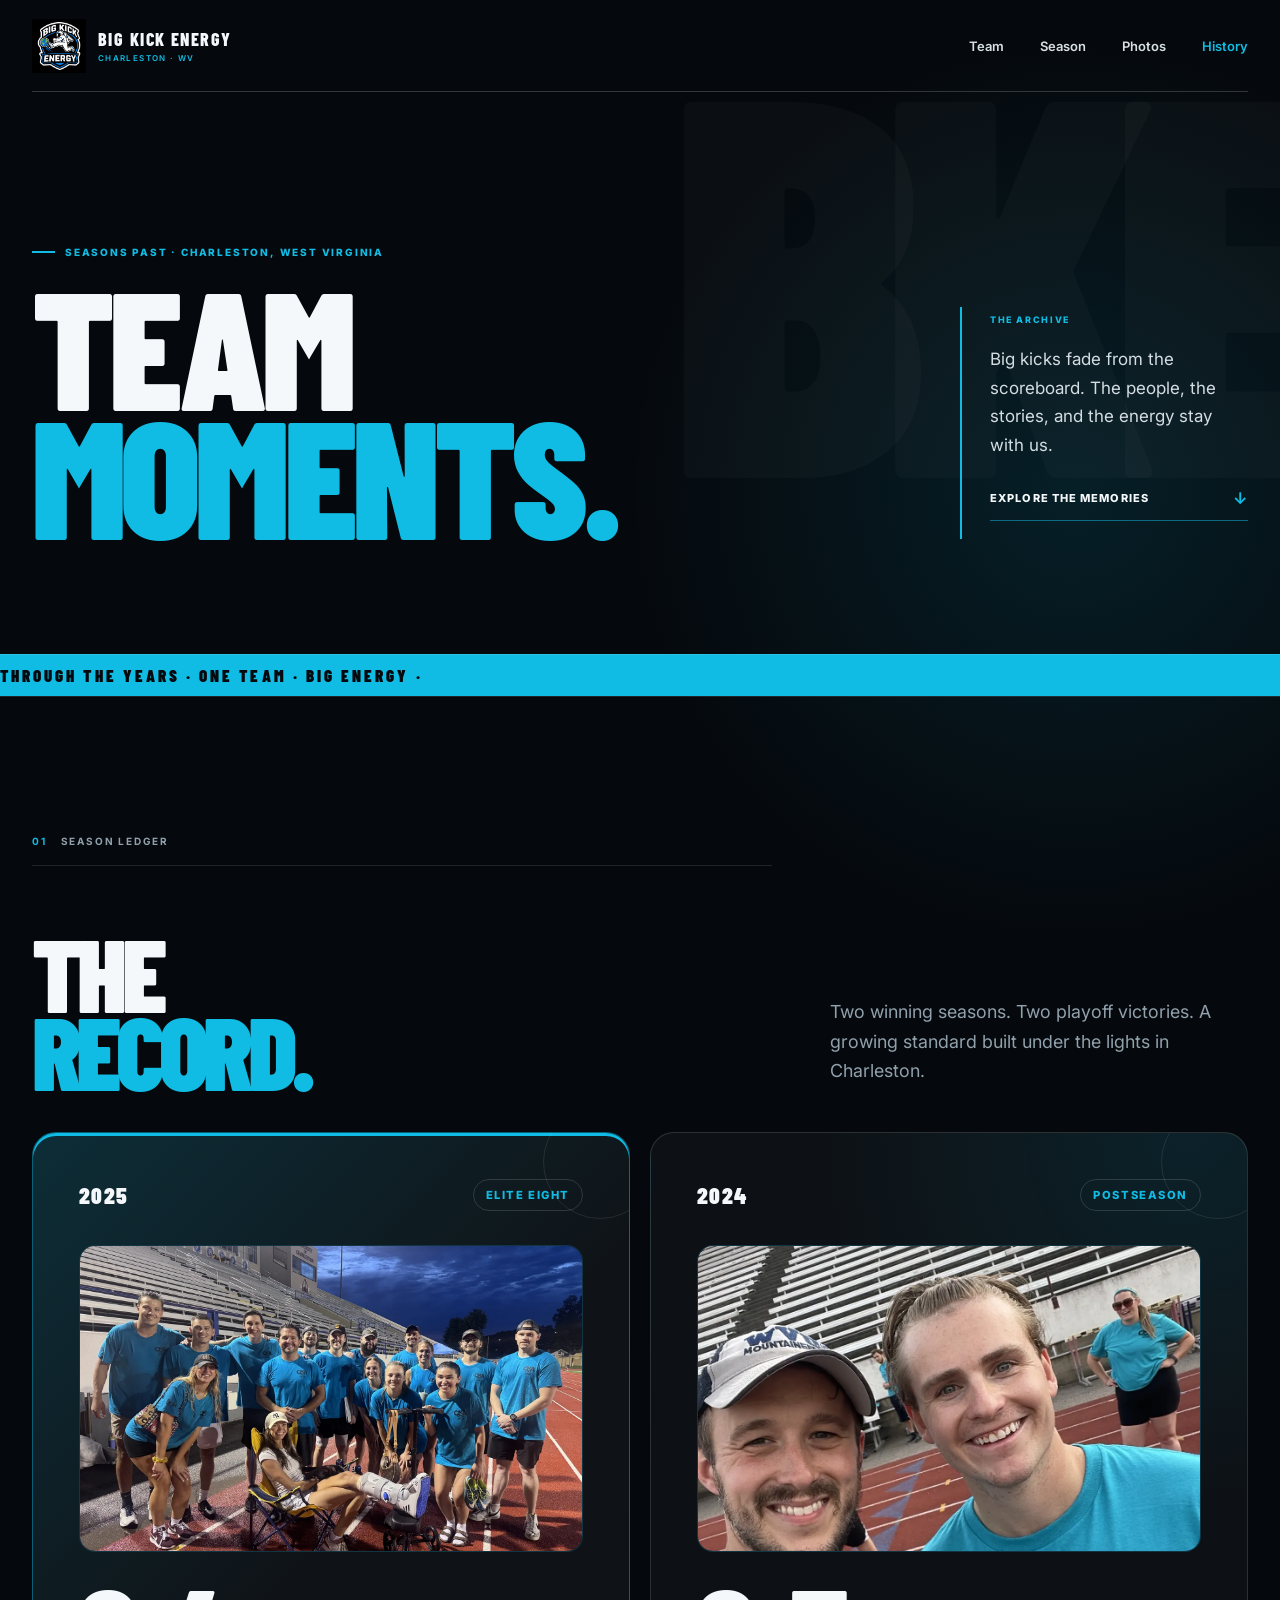
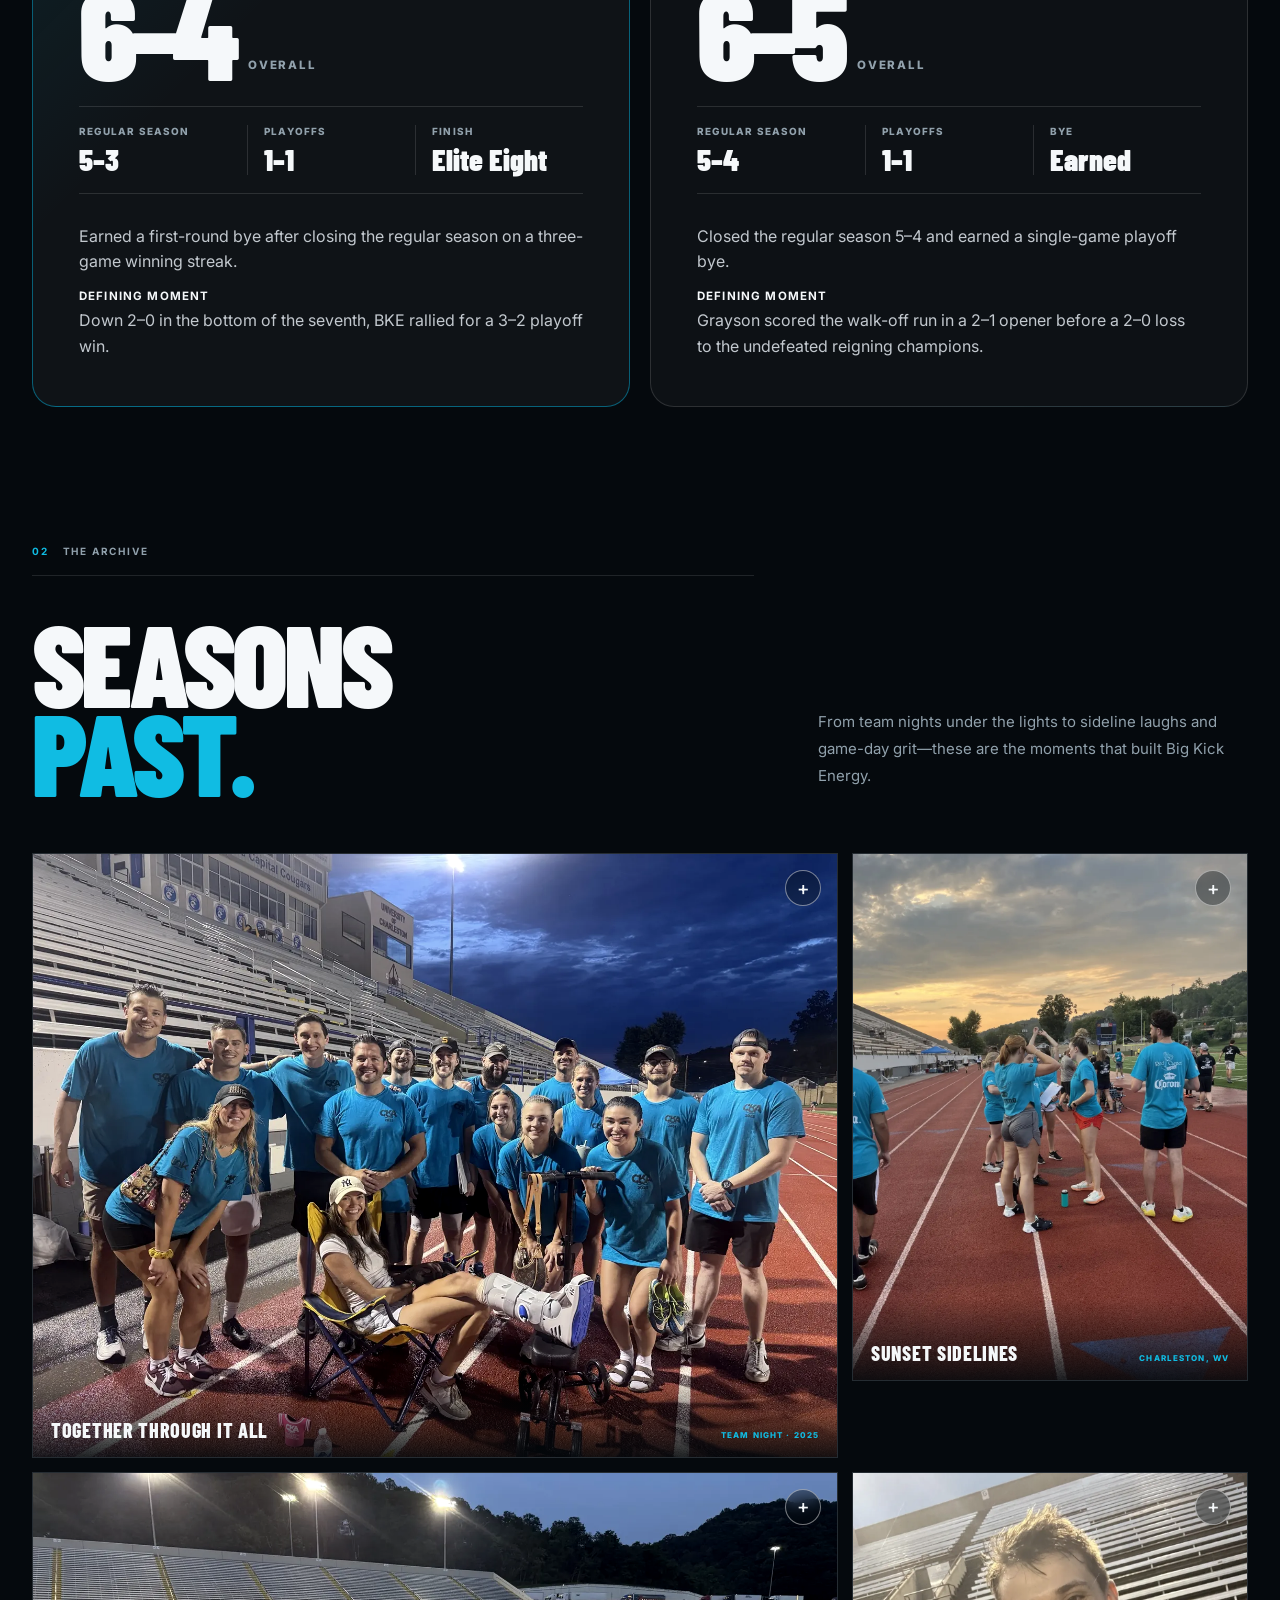
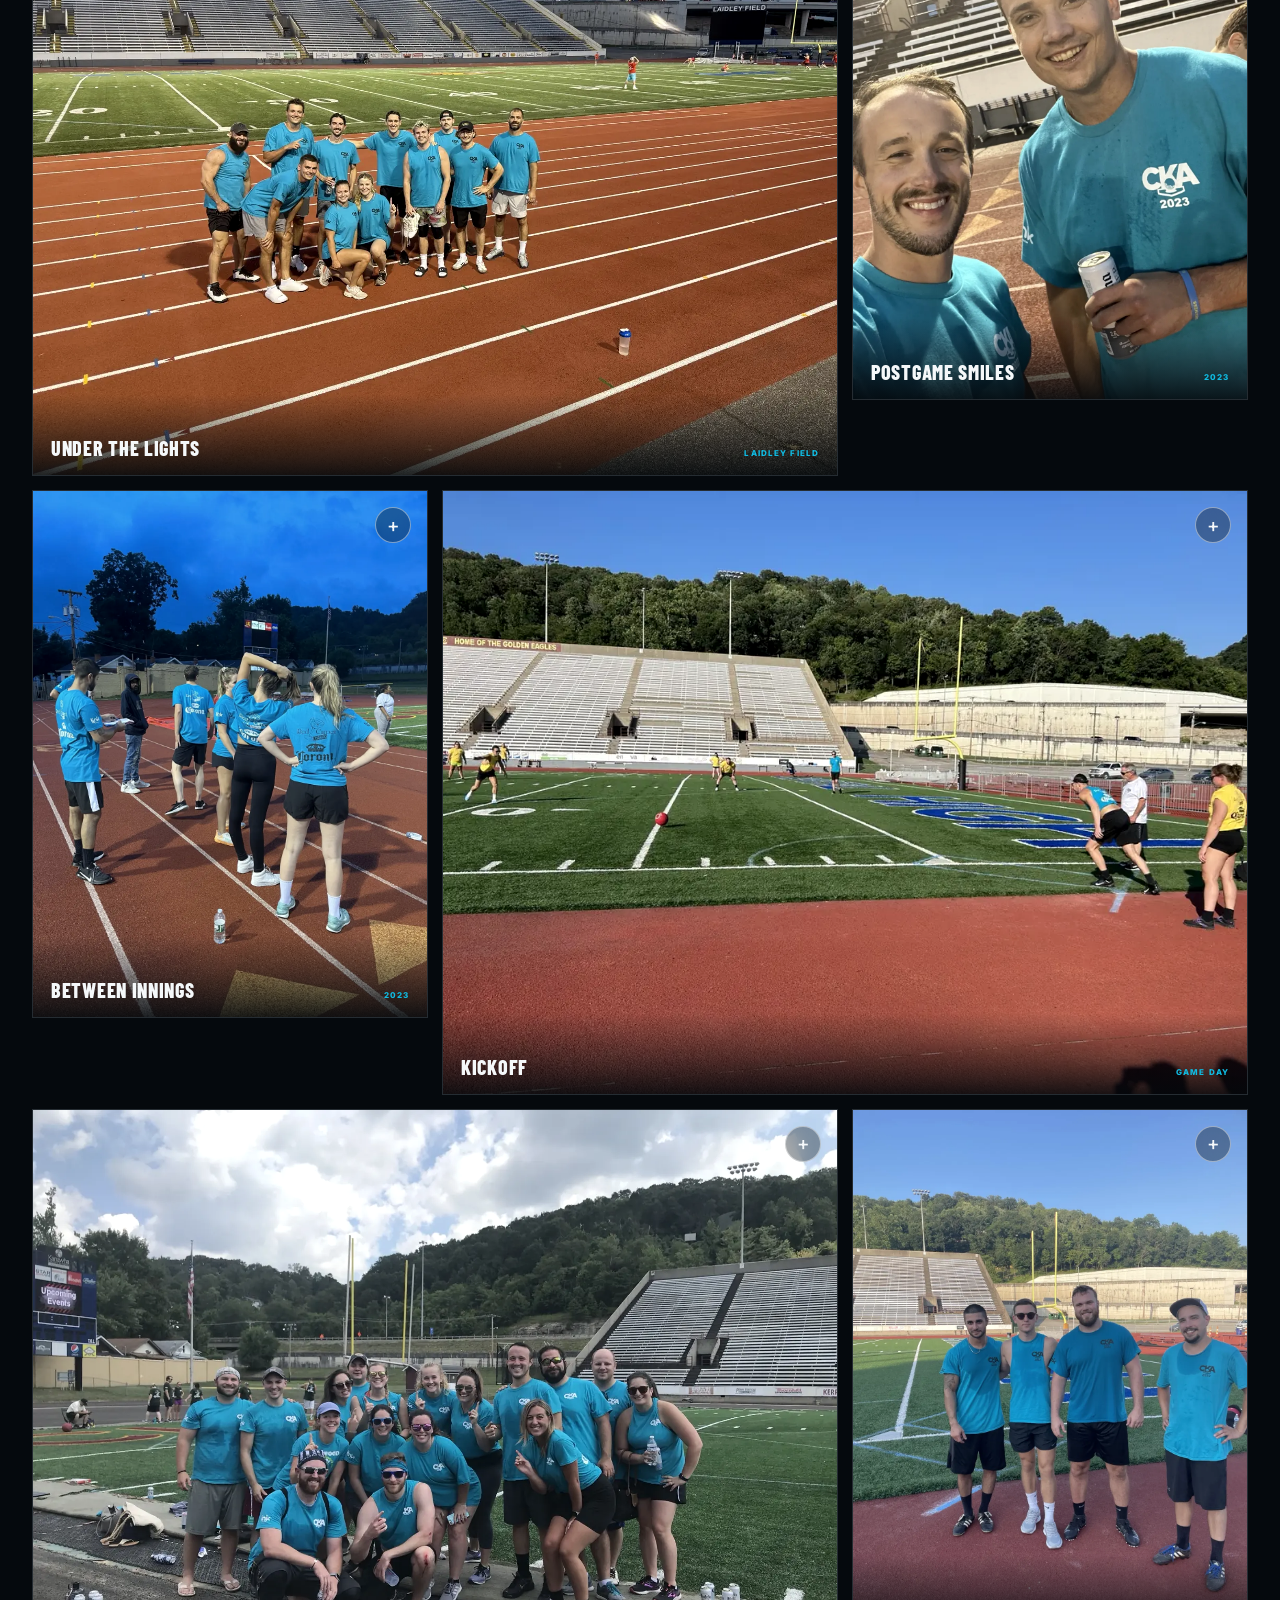
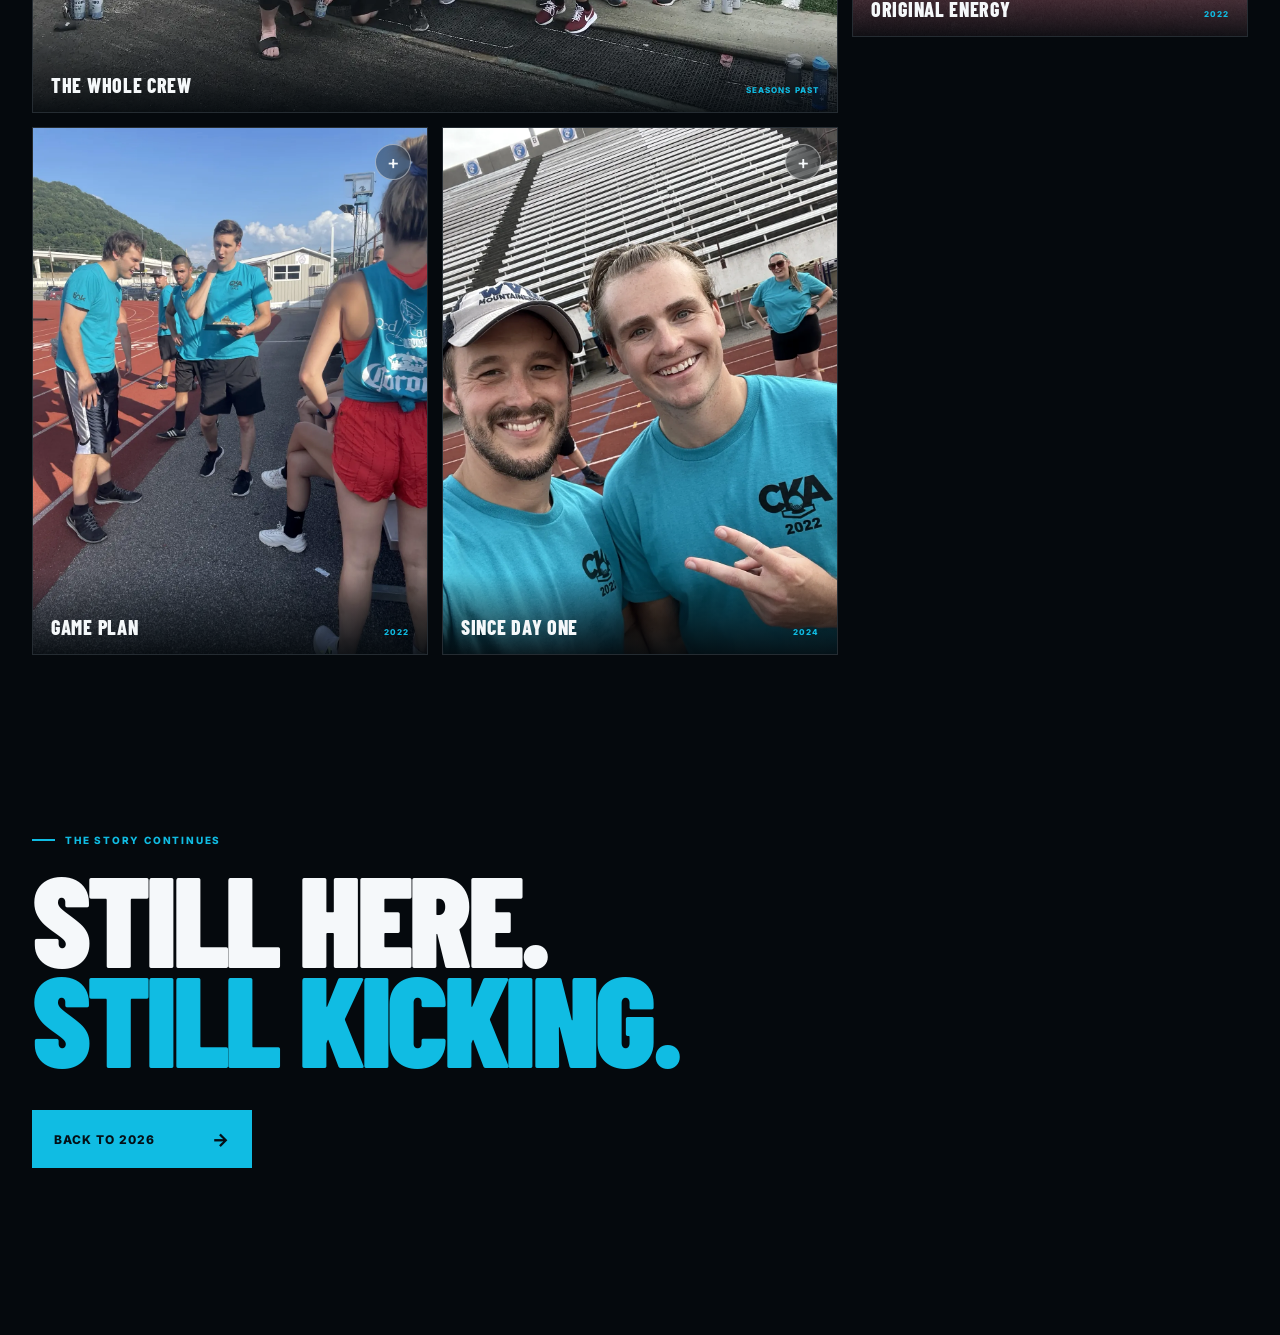
==== commit a634e618: "Add 2024 and 2025 season records" ====
--- a/history.html
+++ b/history.html
@@ -42,10 +42,69 @@
       </div>
     </section>
 
+
+    <section class="season-ledger" aria-labelledby="ledger-title">
+      <div class="ledger-heading">
+        <div>
+          <p class="section-label"><span>01</span> Season ledger</p>
+          <h2 id="ledger-title">THE<br><em>RECORD.</em></h2>
+        </div>
+        <p>Two winning seasons. Two playoff victories. A growing standard built under the lights in Charleston.</p>
+      </div>
+
+      <div class="ledger-grid">
+        <article class="ledger-card ledger-featured">
+          <header>
+            <span>2025</span>
+            <small>Elite Eight</small>
+          </header>
+          <figure class="ledger-photo">
+            <img src="images/history-01.webp" alt="Big Kick Energy's 2025 team together at Laidley Field" width="1536" height="1152" loading="lazy" decoding="async">
+          </figure>
+          <div class="ledger-record">
+            <strong>6–4</strong>
+            <span>Overall</span>
+          </div>
+          <dl class="ledger-stats">
+            <div><dt>Regular season</dt><dd>5–3</dd></div>
+            <div><dt>Playoffs</dt><dd>1–1</dd></div>
+            <div><dt>Finish</dt><dd>Elite Eight</dd></div>
+          </dl>
+          <div class="ledger-story">
+            <p>Earned a first-round bye after closing the regular season on a three-game winning streak.</p>
+            <p><b>Defining moment</b> Down 2–0 in the bottom of the seventh, BKE rallied for a 3–2 playoff win.</p>
+          </div>
+        </article>
+
+        <article class="ledger-card">
+          <header>
+            <span>2024</span>
+            <small>Postseason</small>
+          </header>
+          <figure class="ledger-photo ledger-photo-portrait">
+            <img src="images/history-10.webp" alt="Big Kick Energy teammates celebrating the 2024 season at Laidley Field" width="1152" height="1536" loading="lazy" decoding="async">
+          </figure>
+          <div class="ledger-record">
+            <strong>6–5</strong>
+            <span>Overall</span>
+          </div>
+          <dl class="ledger-stats">
+            <div><dt>Regular season</dt><dd>5–4</dd></div>
+            <div><dt>Playoffs</dt><dd>1–1</dd></div>
+            <div><dt>Bye</dt><dd>Earned</dd></div>
+          </dl>
+          <div class="ledger-story">
+            <p>Closed the regular season 5–4 and earned a single-game playoff bye.</p>
+            <p><b>Defining moment</b> Grayson scored the walk-off run in a 2–1 opener before a 2–0 loss to the undefeated reigning champions.</p>
+          </div>
+        </article>
+      </div>
+    </section>
+
     <section class="history-content" id="memories" aria-labelledby="memories-title">
       <div class="history-heading">
         <div>
-          <p class="section-label"><span>01</span> The archive</p>
+          <p class="section-label"><span>02</span> The archive</p>
           <h2 id="memories-title">SEASONS<br><em>PAST.</em></h2>
         </div>
         <p>From team nights under the lights to sideline laughs and game-day grit—these are the moments that built Big Kick Energy.</p>
@@ -89,8 +148,8 @@
           <figcaption><span>Game plan</span><small>2022</small></figcaption>
         </figure>
         <figure class="memory-card memory-tall">
-          <button type="button" aria-label="Open photo: Since day one"><img src="images/history-10.webp" alt="Two Big Kick Energy teammates smiling on the track in 2022" width="1152" height="1536" loading="lazy" decoding="async"></button>
-          <figcaption><span>Since day one</span><small>2022</small></figcaption>
+          <button type="button" aria-label="Open photo: Since day one"><img src="images/history-10.webp" alt="Two Big Kick Energy teammates smiling on the track during the 2024 season" width="1152" height="1536" loading="lazy" decoding="async"></button>
+          <figcaption><span>Since day one</span><small>2024</small></figcaption>
         </figure>
       </div>
     </section>
--- a/styles.css
+++ b/styles.css
@@ -86,3 +86,252 @@
   .photo-lightbox{width:calc(100vw - 20px)}
 }
 @media(prefers-reduced-motion:reduce){.memory-card img{transition:none}}
+
+
+/* Season ledger */
+.season-ledger {
+  width: min(calc(100% - 64px), 1280px);
+  margin: 0 auto;
+  padding: clamp(88px, 10vw, 140px) 0 0;
+}
+
+.ledger-heading {
+  display: grid;
+  grid-template-columns: minmax(0, 1fr) minmax(280px, 420px);
+  gap: 56px;
+  align-items: end;
+  margin-bottom: 42px;
+}
+
+.ledger-heading h2 {
+  margin: 16px 0 0;
+  font-family: var(--display);
+  font-size: clamp(3.8rem, 8vw, 7.8rem);
+  font-weight: 900;
+  line-height: .76;
+  letter-spacing: -.055em;
+}
+
+.ledger-heading h2 em {
+  color: var(--cyan);
+  font-style: normal;
+}
+
+.ledger-heading > p {
+  max-width: 38ch;
+  margin: 0 0 4px auto;
+  color: var(--muted);
+  font-size: clamp(1rem, 1.4vw, 1.15rem);
+  line-height: 1.65;
+}
+
+.ledger-grid {
+  display: grid;
+  grid-template-columns: repeat(2, minmax(0, 1fr));
+  gap: 20px;
+}
+
+.ledger-card {
+  position: relative;
+  overflow: hidden;
+  padding: clamp(26px, 4vw, 46px);
+  border: 1px solid rgba(255,255,255,.13);
+  border-radius: 24px;
+  background:
+    radial-gradient(circle at 90% 0%, rgba(0,183,229,.1), transparent 36%),
+    rgba(255,255,255,.035);
+}
+
+.ledger-card::after {
+  content: "";
+  position: absolute;
+  right: -28px;
+  top: -28px;
+  width: 112px;
+  aspect-ratio: 1;
+  border: 1px solid rgba(255,255,255,.09);
+  border-radius: 50%;
+}
+
+.ledger-featured {
+  border-color: rgba(0,183,229,.46);
+  background:
+    linear-gradient(135deg, rgba(0,183,229,.16), transparent 48%),
+    rgba(255,255,255,.045);
+  box-shadow: inset 0 3px 0 var(--cyan);
+}
+
+.ledger-card header {
+  display: flex;
+  justify-content: space-between;
+  align-items: center;
+  gap: 18px;
+  margin-bottom: 34px;
+}
+
+.ledger-card header span {
+  font-family: var(--display);
+  font-size: 1.45rem;
+  font-weight: 900;
+  letter-spacing: .06em;
+}
+
+.ledger-card header small {
+  padding: 8px 12px;
+  border: 1px solid rgba(255,255,255,.14);
+  border-radius: 999px;
+  color: var(--cyan);
+  font-size: .7rem;
+  font-weight: 800;
+  letter-spacing: .14em;
+  text-transform: uppercase;
+}
+
+.ledger-photo {
+  height: clamp(220px, 24vw, 310px);
+  margin: 0 0 32px;
+  overflow: hidden;
+  border: 1px solid rgba(66, 211, 255, 0.18);
+  border-radius: 16px;
+  background: #07121a;
+}
+
+.ledger-photo img {
+  display: block;
+  width: 100%;
+  height: 100%;
+  object-fit: cover;
+  transition: transform 300ms ease;
+}
+
+.ledger-card:hover .ledger-photo img {
+  transform: scale(1.025);
+}
+
+.ledger-photo-portrait img {
+  object-position: center 32%;
+}
+
+.ledger-record {
+  display: flex;
+  align-items: end;
+  gap: 16px;
+  margin-bottom: 30px;
+}
+
+.ledger-record strong {
+  font-family: var(--display);
+  font-size: clamp(5rem, 10vw, 8.2rem);
+  font-weight: 900;
+  line-height: .72;
+  letter-spacing: -.06em;
+}
+
+.ledger-record > span {
+  margin-bottom: 4px;
+  color: var(--muted);
+  font-size: .72rem;
+  font-weight: 800;
+  letter-spacing: .16em;
+  text-transform: uppercase;
+}
+
+.ledger-stats {
+  display: grid;
+  grid-template-columns: repeat(3, 1fr);
+  margin: 0 0 30px;
+  padding: 18px 0;
+  border-top: 1px solid rgba(255,255,255,.12);
+  border-bottom: 1px solid rgba(255,255,255,.12);
+}
+
+.ledger-stats div {
+  padding: 0 16px;
+  border-left: 1px solid rgba(255,255,255,.12);
+}
+
+.ledger-stats div:first-child {
+  padding-left: 0;
+  border-left: 0;
+}
+
+.ledger-stats dt {
+  margin-bottom: 7px;
+  color: var(--muted);
+  font-size: .62rem;
+  font-weight: 800;
+  letter-spacing: .12em;
+  text-transform: uppercase;
+}
+
+.ledger-stats dd {
+  margin: 0;
+  font-family: var(--display);
+  font-size: clamp(1.25rem, 2.5vw, 1.9rem);
+  font-weight: 900;
+  line-height: 1;
+}
+
+.ledger-story {
+  display: grid;
+  gap: 12px;
+}
+
+.ledger-story p {
+  margin: 0;
+  color: #c2c8ce;
+  line-height: 1.6;
+}
+
+.ledger-story b {
+  display: block;
+  margin-bottom: 3px;
+  color: var(--white);
+  font-size: .72rem;
+  letter-spacing: .1em;
+  text-transform: uppercase;
+}
+
+@media (max-width: 760px) {
+  .season-ledger {
+    width: min(calc(100% - 32px), 1280px);
+    padding-top: 72px;
+  }
+
+  .ledger-heading {
+    grid-template-columns: 1fr;
+    gap: 24px;
+    margin-bottom: 30px;
+  }
+
+  .ledger-heading > p {
+    margin: 0;
+  }
+
+  .ledger-grid {
+    grid-template-columns: 1fr;
+  }
+
+  .ledger-card {
+    border-radius: 20px;
+  }
+
+  .ledger-record strong {
+    font-size: clamp(5.4rem, 26vw, 7.3rem);
+  }
+}
+
+@media (max-width: 420px) {
+  .ledger-stats div {
+    padding: 0 10px;
+  }
+
+  .ledger-stats dt {
+    font-size: .55rem;
+    letter-spacing: .08em;
+  }
+
+  .ledger-stats dd {
+    font-size: 1.2rem;
+  }
+}
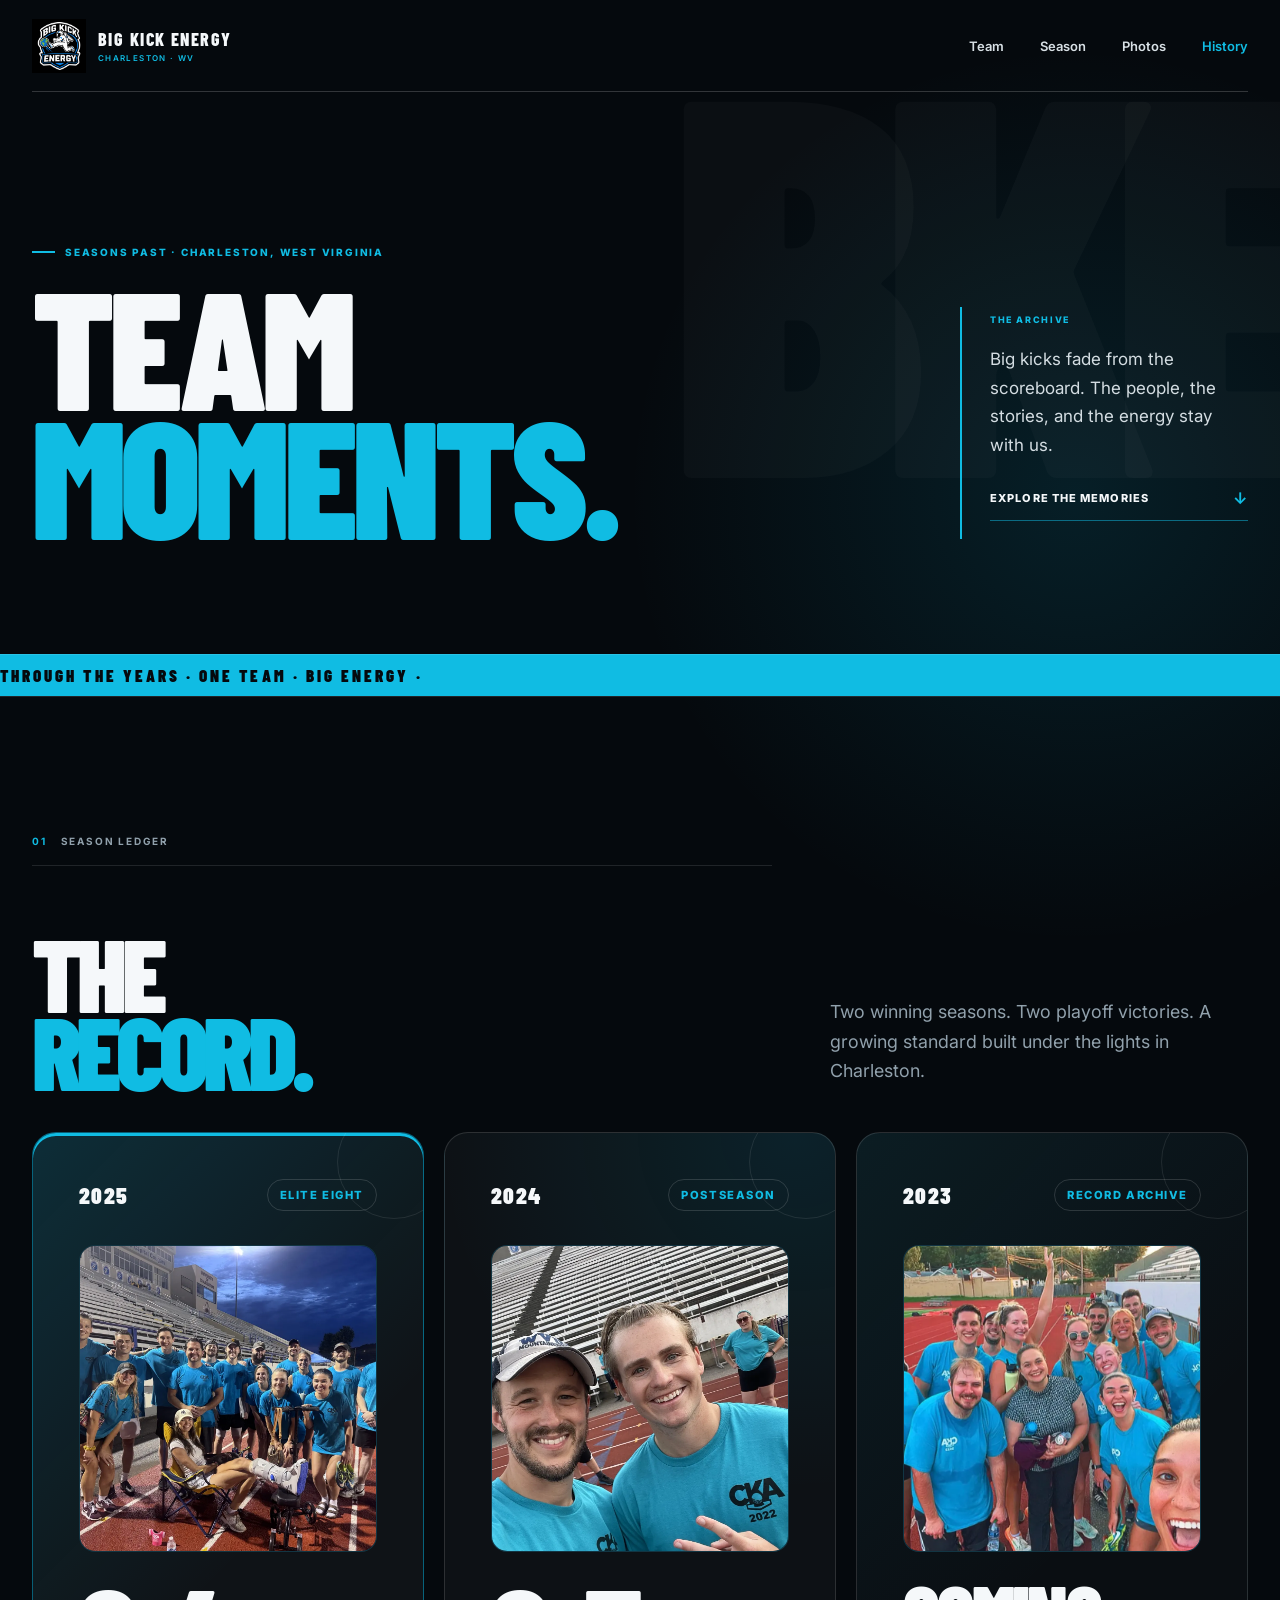
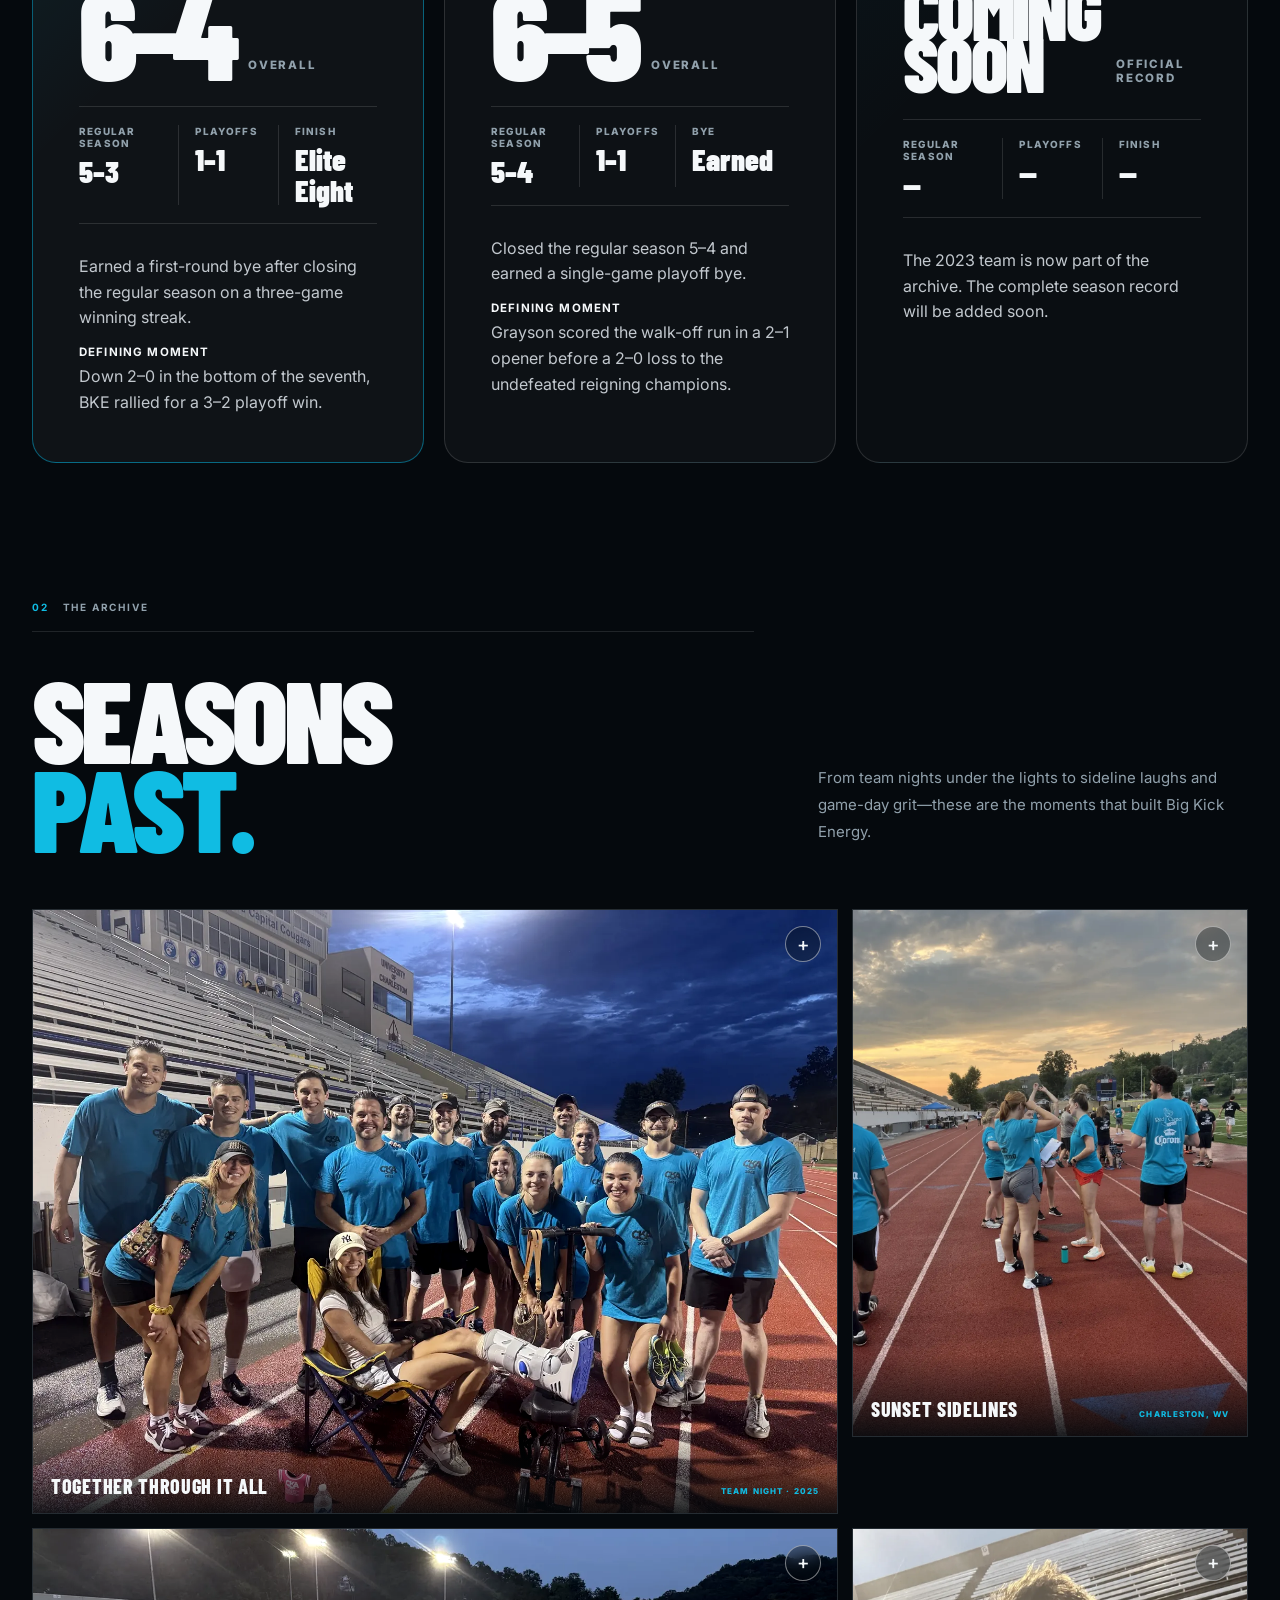
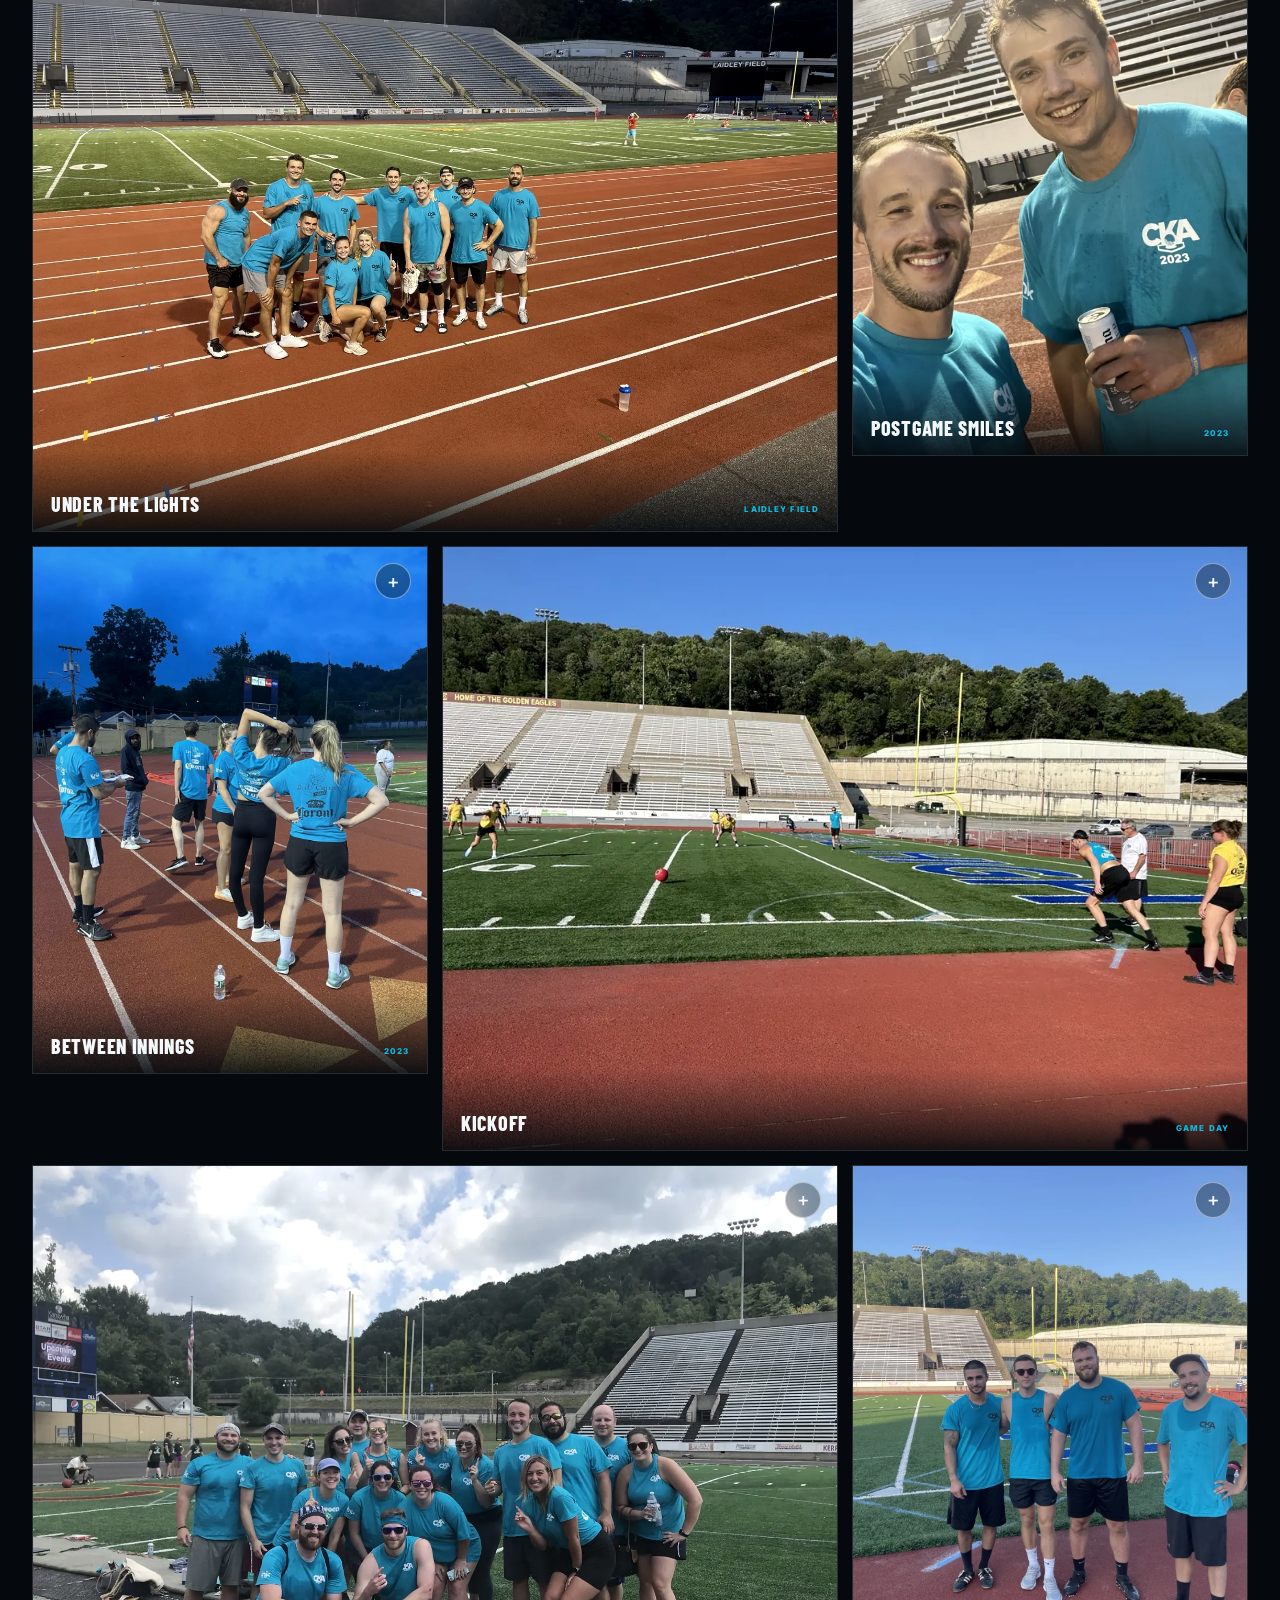
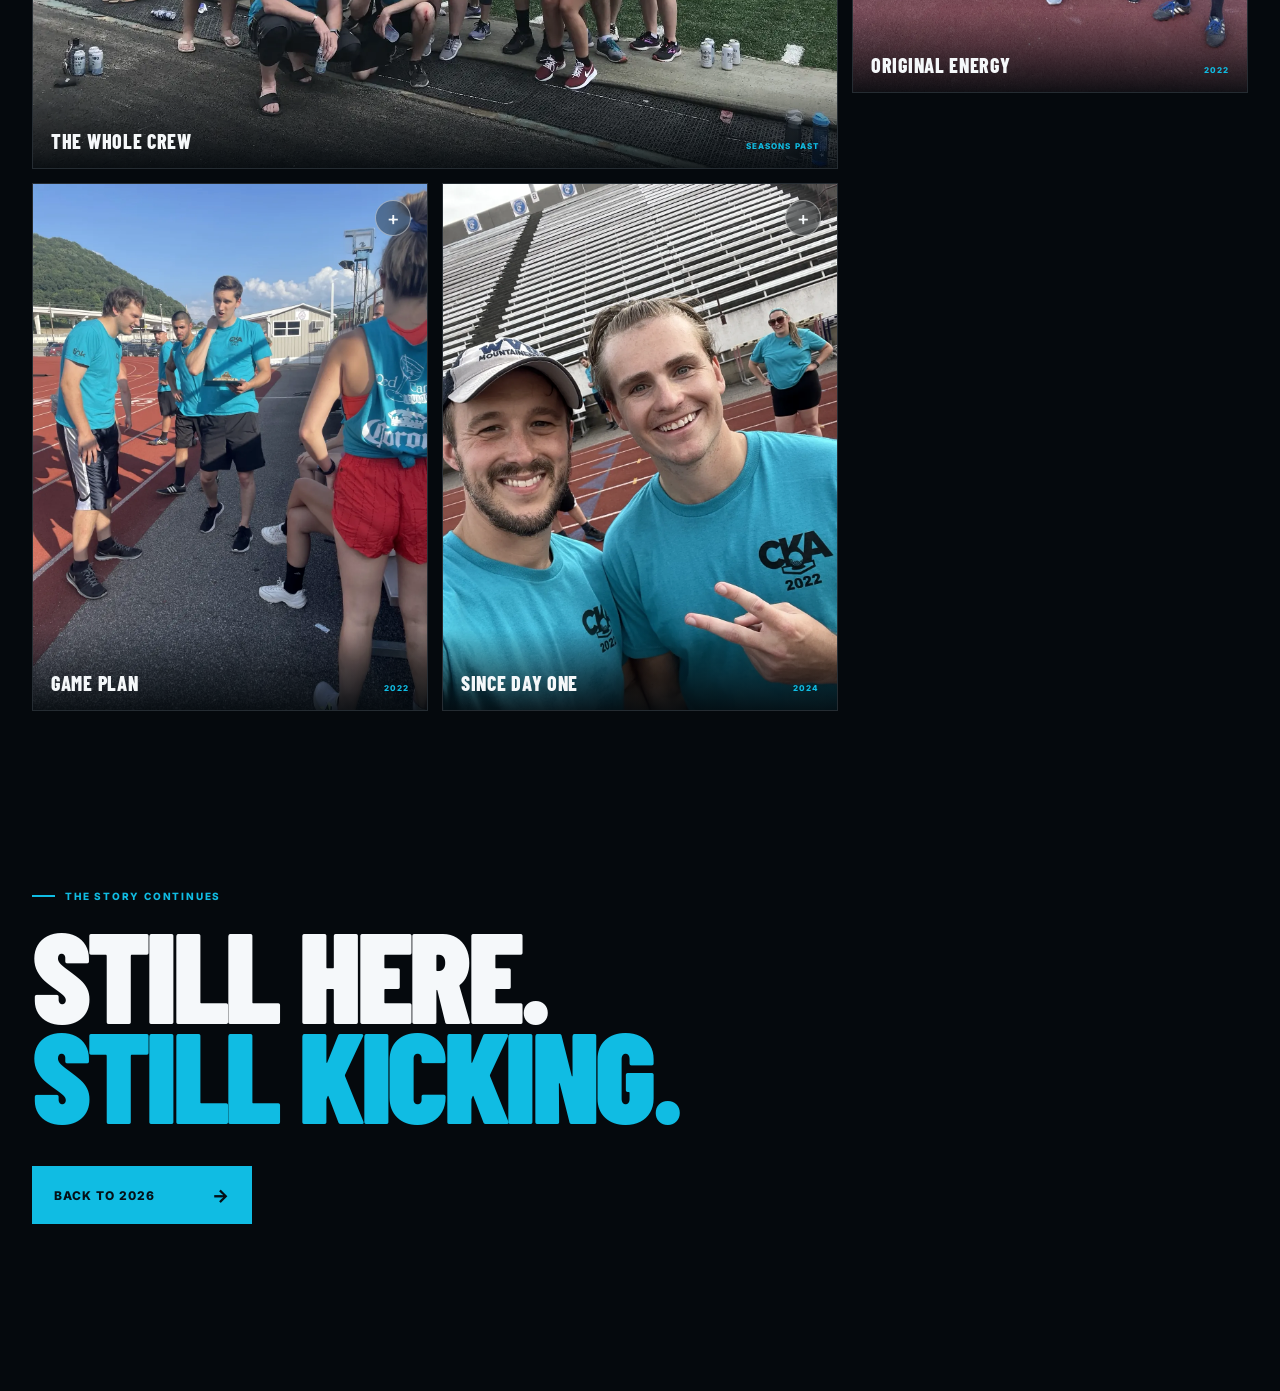
==== commit ec0eaf8e: "Add 2023 season history" ====
--- a/history.html
+++ b/history.html
@@ -98,6 +98,28 @@
             <p><b>Defining moment</b> Grayson scored the walk-off run in a 2–1 opener before a 2–0 loss to the undefeated reigning champions.</p>
           </div>
         </article>
+
+        <article class="ledger-card ledger-pending">
+          <header>
+            <span>2023</span>
+            <small>Record archive</small>
+          </header>
+          <figure class="ledger-photo ledger-photo-2023">
+            <img src="images/history-11.webp" alt="Big Kick Energy's 2023 team smiling together beside the track at Laidley Field" width="1536" height="792" loading="lazy" decoding="async">
+          </figure>
+          <div class="ledger-record ledger-record-pending">
+            <strong>COMING<br>SOON</strong>
+            <span>Official record</span>
+          </div>
+          <dl class="ledger-stats">
+            <div><dt>Regular season</dt><dd>—</dd></div>
+            <div><dt>Playoffs</dt><dd>—</dd></div>
+            <div><dt>Finish</dt><dd>—</dd></div>
+          </dl>
+          <div class="ledger-story">
+            <p>The 2023 team is now part of the archive. The complete season record will be added soon.</p>
+          </div>
+        </article>
       </div>
     </section>
 
@@ -191,4 +213,4 @@
     });
   </script>
 </body>
-</html>+</html>
--- a/styles.css
+++ b/styles.css
@@ -127,7 +127,7 @@
 
 .ledger-grid {
   display: grid;
-  grid-template-columns: repeat(2, minmax(0, 1fr));
+  grid-template-columns: repeat(3, minmax(0, 1fr));
   gap: 20px;
 }
 
@@ -212,6 +212,10 @@
   object-position: center 32%;
 }
 
+.ledger-photo-2023 img {
+  object-position: center 48%;
+}
+
 .ledger-record {
   display: flex;
   align-items: end;
@@ -236,6 +240,22 @@
   text-transform: uppercase;
 }
 
+.ledger-record-pending {
+  align-items: end;
+}
+
+.ledger-record-pending strong {
+  font-size: clamp(3.6rem, 6vw, 6.2rem);
+  line-height: .68;
+  letter-spacing: -.035em;
+}
+
+.ledger-pending {
+  background:
+    linear-gradient(135deg, rgba(16,188,227,.08), transparent 48%),
+    rgba(255,255,255,.025);
+}
+
 .ledger-stats {
   display: grid;
   grid-template-columns: repeat(3, 1fr);
@@ -292,6 +312,16 @@
   text-transform: uppercase;
 }
 
+@media (max-width: 1100px) {
+  .ledger-grid {
+    grid-template-columns: repeat(2, minmax(0, 1fr));
+  }
+
+  .ledger-card:last-child {
+    grid-column: 1 / -1;
+  }
+}
+
 @media (max-width: 760px) {
   .season-ledger {
     width: min(calc(100% - 32px), 1280px);
@@ -312,6 +342,10 @@
     grid-template-columns: 1fr;
   }
 
+  .ledger-card:last-child {
+    grid-column: auto;
+  }
+
   .ledger-card {
     border-radius: 20px;
   }
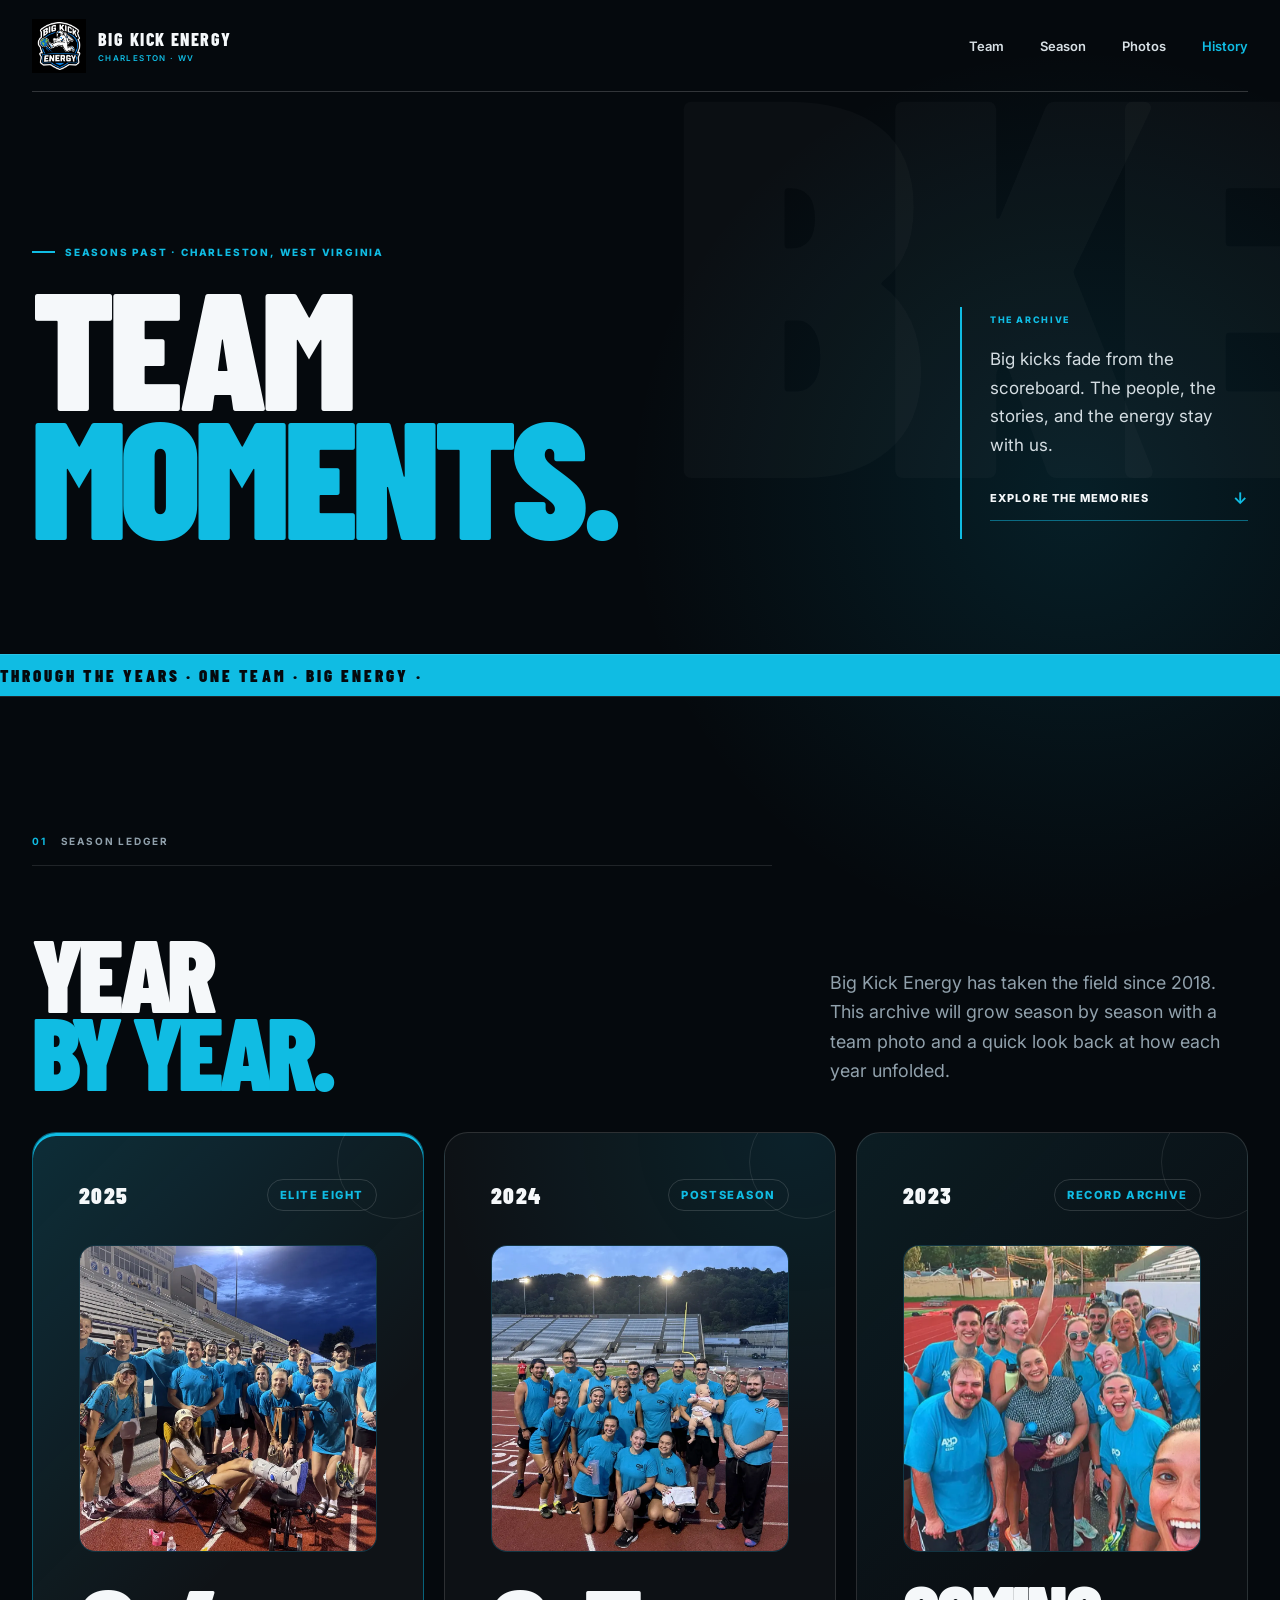
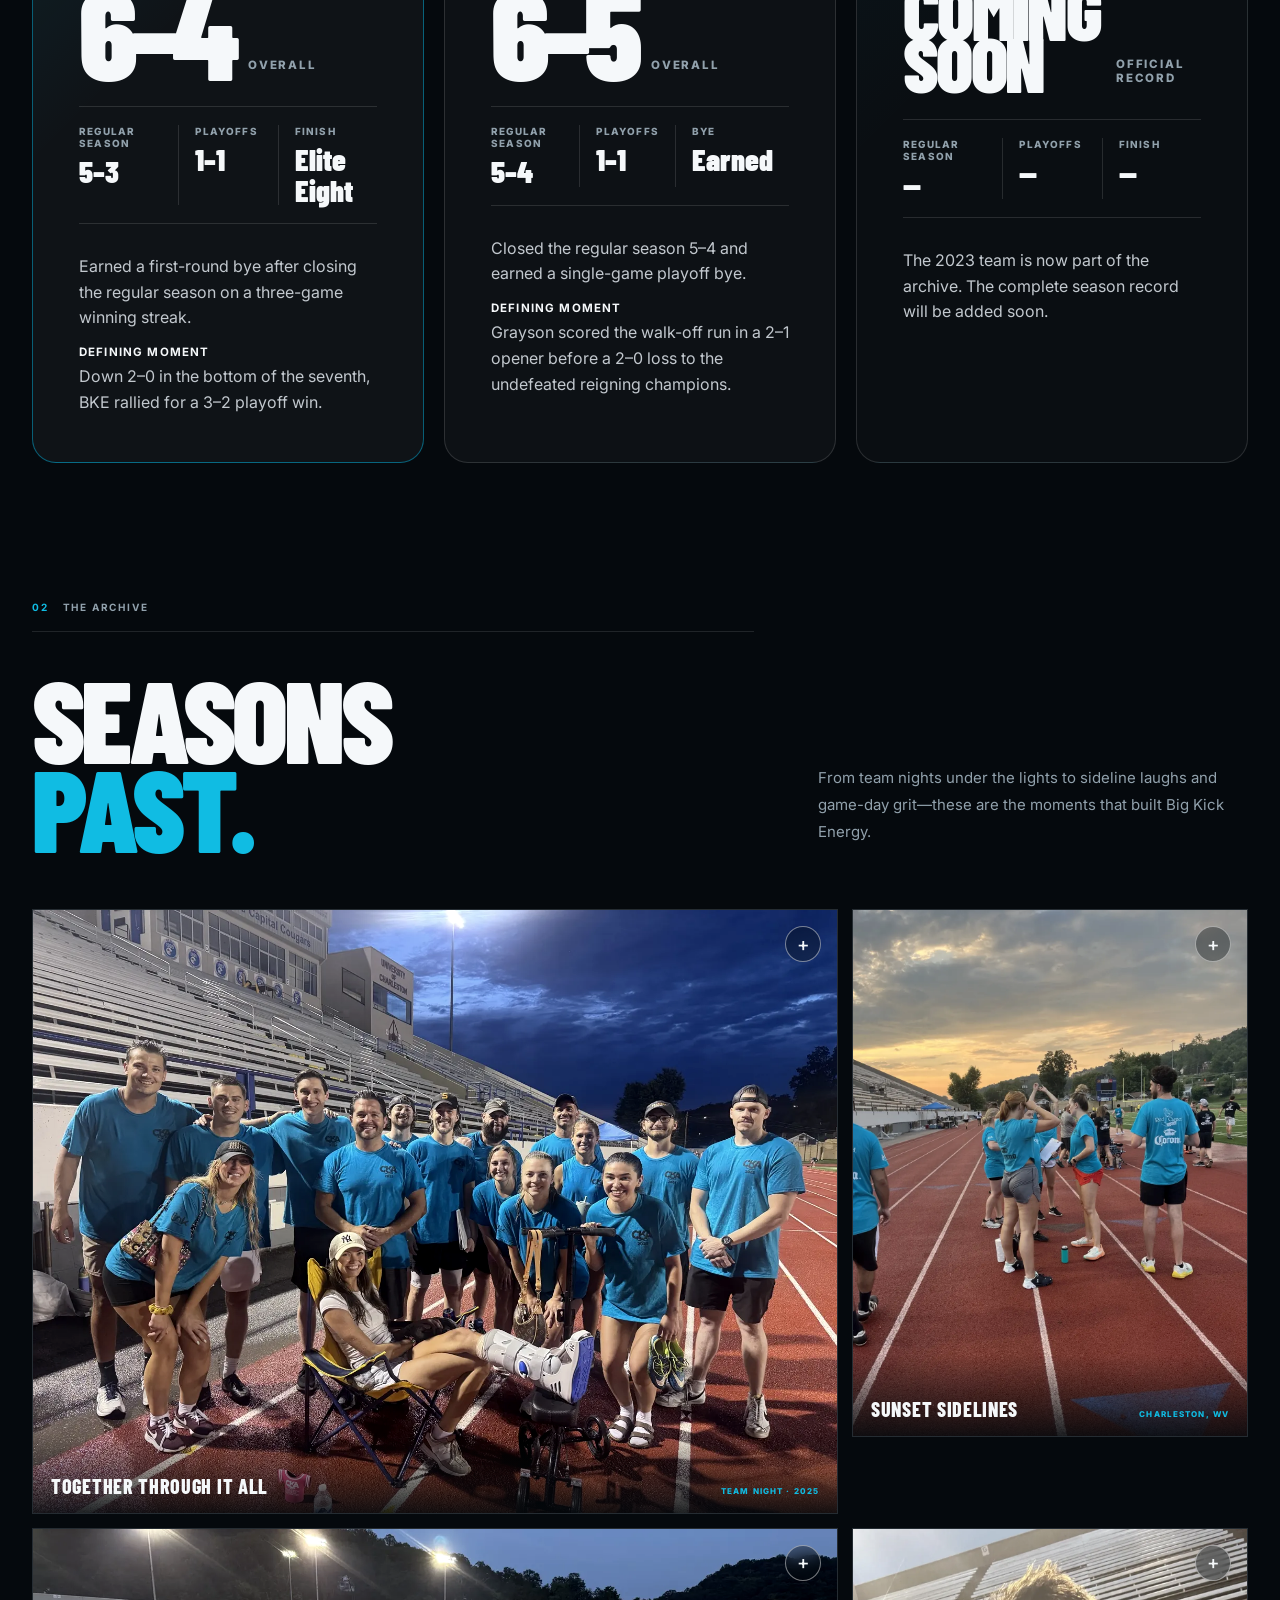
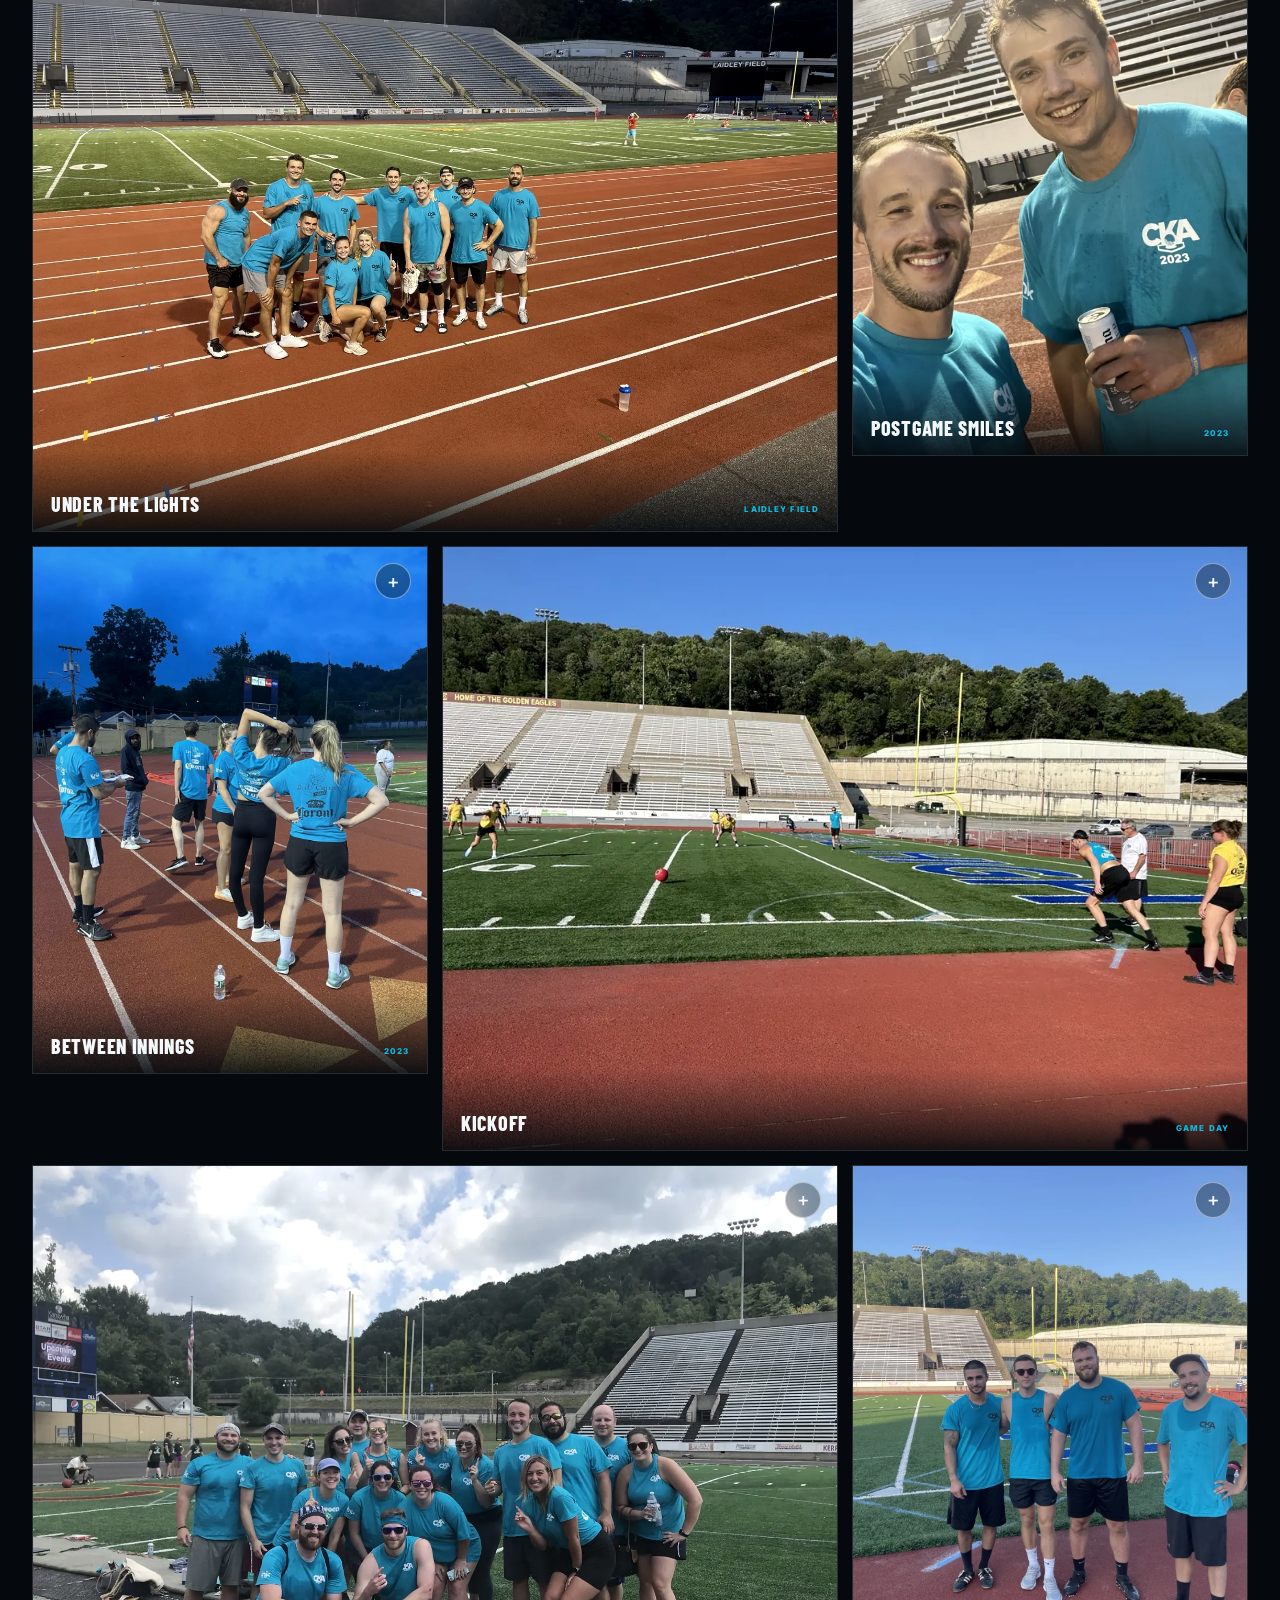
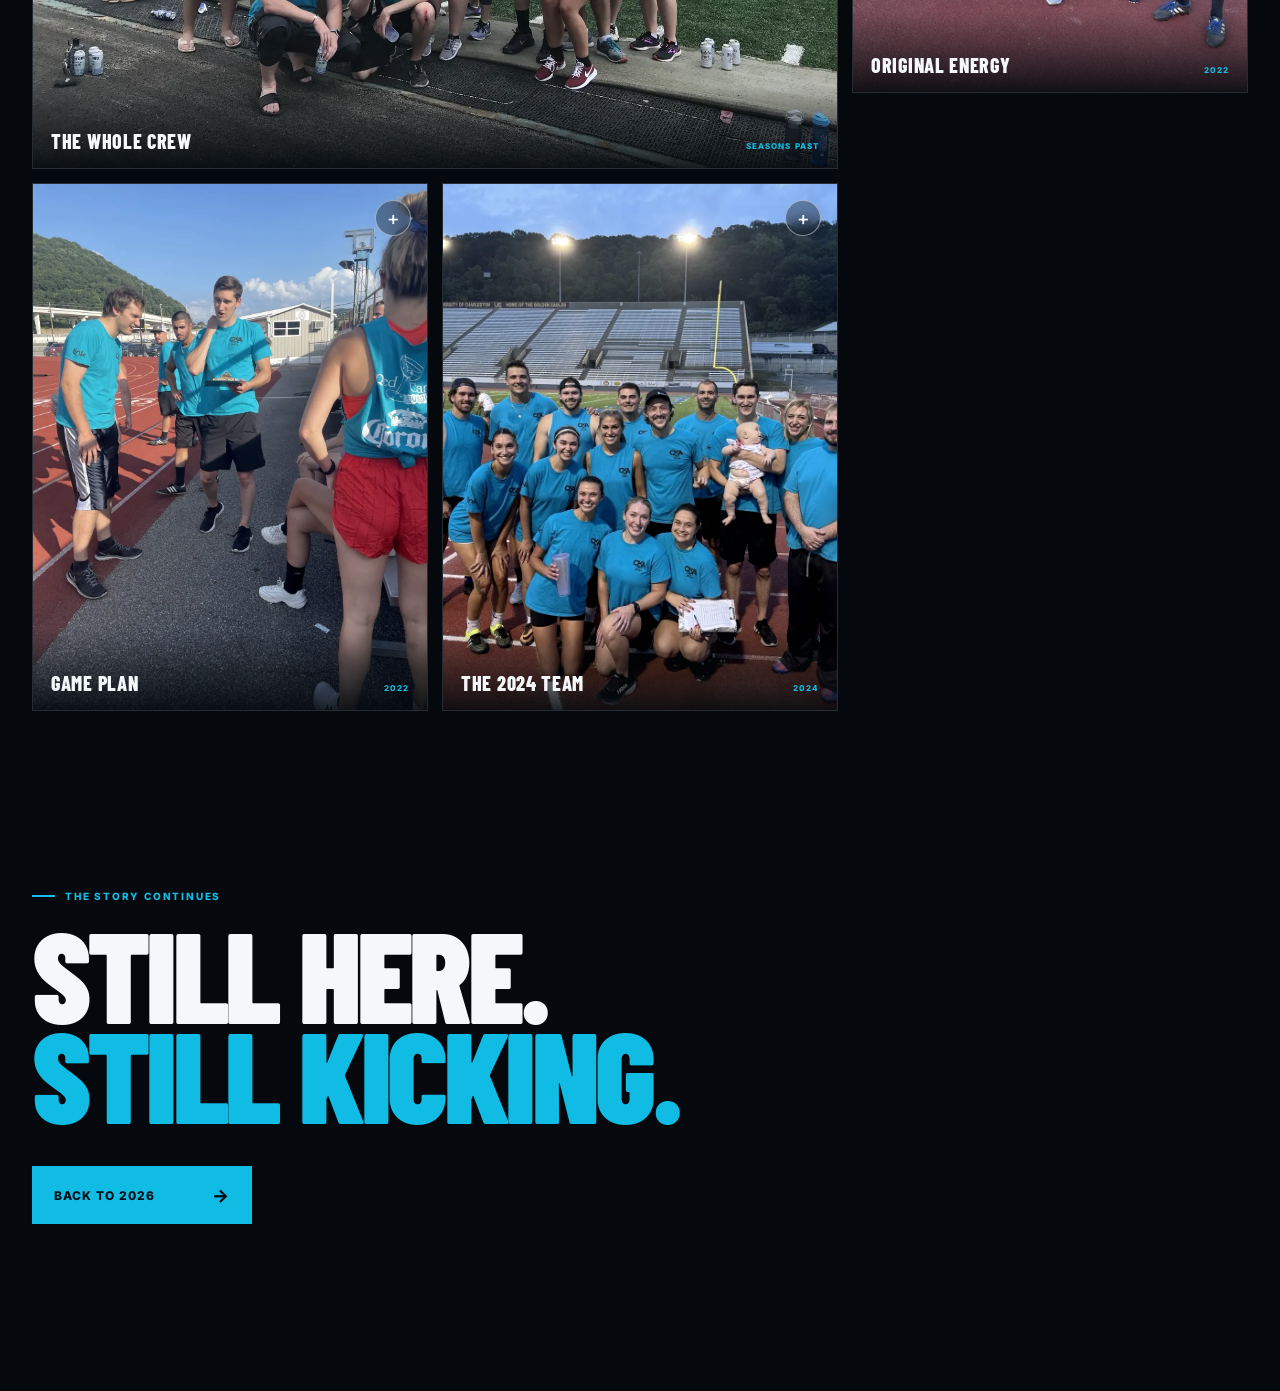
==== commit d3b4c61a: "Refine team history and correct 2024 photo" ====
--- a/history.html
+++ b/history.html
@@ -47,9 +47,9 @@
       <div class="ledger-heading">
         <div>
           <p class="section-label"><span>01</span> Season ledger</p>
-          <h2 id="ledger-title">THE<br><em>RECORD.</em></h2>
-        </div>
-        <p>Two winning seasons. Two playoff victories. A growing standard built under the lights in Charleston.</p>
+          <h2 id="ledger-title">YEAR<br><em>BY YEAR.</em></h2>
+        </div>
+        <p>Big Kick Energy has taken the field since 2018. This archive will grow season by season with a team photo and a quick look back at how each year unfolded.</p>
       </div>
 
       <div class="ledger-grid">
@@ -81,8 +81,8 @@
             <span>2024</span>
             <small>Postseason</small>
           </header>
-          <figure class="ledger-photo ledger-photo-portrait">
-            <img src="images/history-10.webp" alt="Big Kick Energy teammates celebrating the 2024 season at Laidley Field" width="1152" height="1536" loading="lazy" decoding="async">
+          <figure class="ledger-photo">
+            <img src="images/history-10.webp" alt="Big Kick Energy's 2024 team together at Laidley Field" width="1536" height="1152" loading="lazy" decoding="async">
           </figure>
           <div class="ledger-record">
             <strong>6–5</strong>
@@ -170,8 +170,8 @@
           <figcaption><span>Game plan</span><small>2022</small></figcaption>
         </figure>
         <figure class="memory-card memory-tall">
-          <button type="button" aria-label="Open photo: Since day one"><img src="images/history-10.webp" alt="Two Big Kick Energy teammates smiling on the track during the 2024 season" width="1152" height="1536" loading="lazy" decoding="async"></button>
-          <figcaption><span>Since day one</span><small>2024</small></figcaption>
+          <button type="button" aria-label="Open photo: 2024 team"><img src="images/history-10.webp" alt="Big Kick Energy's 2024 team together at Laidley Field" width="1536" height="1152" loading="lazy" decoding="async"></button>
+          <figcaption><span>The 2024 team</span><small>2024</small></figcaption>
         </figure>
       </div>
     </section>
--- a/styles.css
+++ b/styles.css
@@ -208,10 +208,6 @@
   transform: scale(1.025);
 }
 
-.ledger-photo-portrait img {
-  object-position: center 32%;
-}
-
 .ledger-photo-2023 img {
   object-position: center 48%;
 }
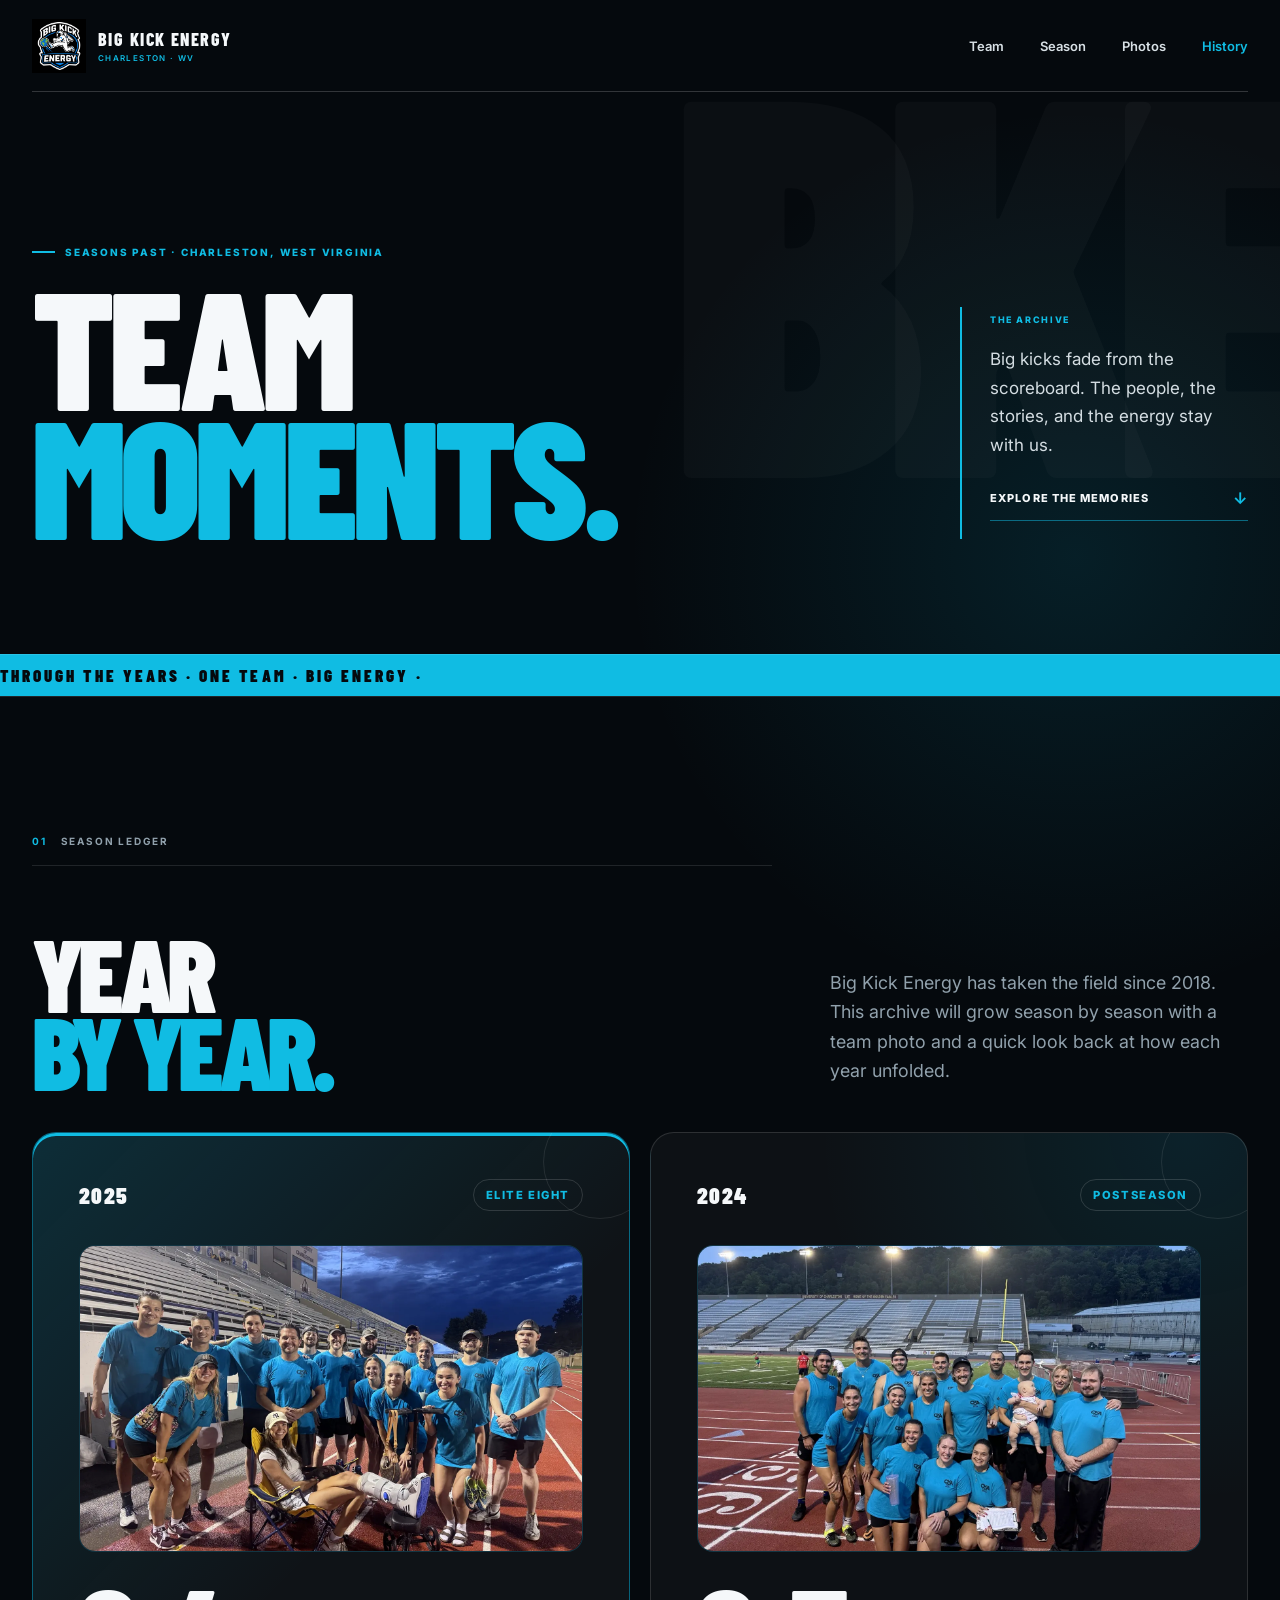
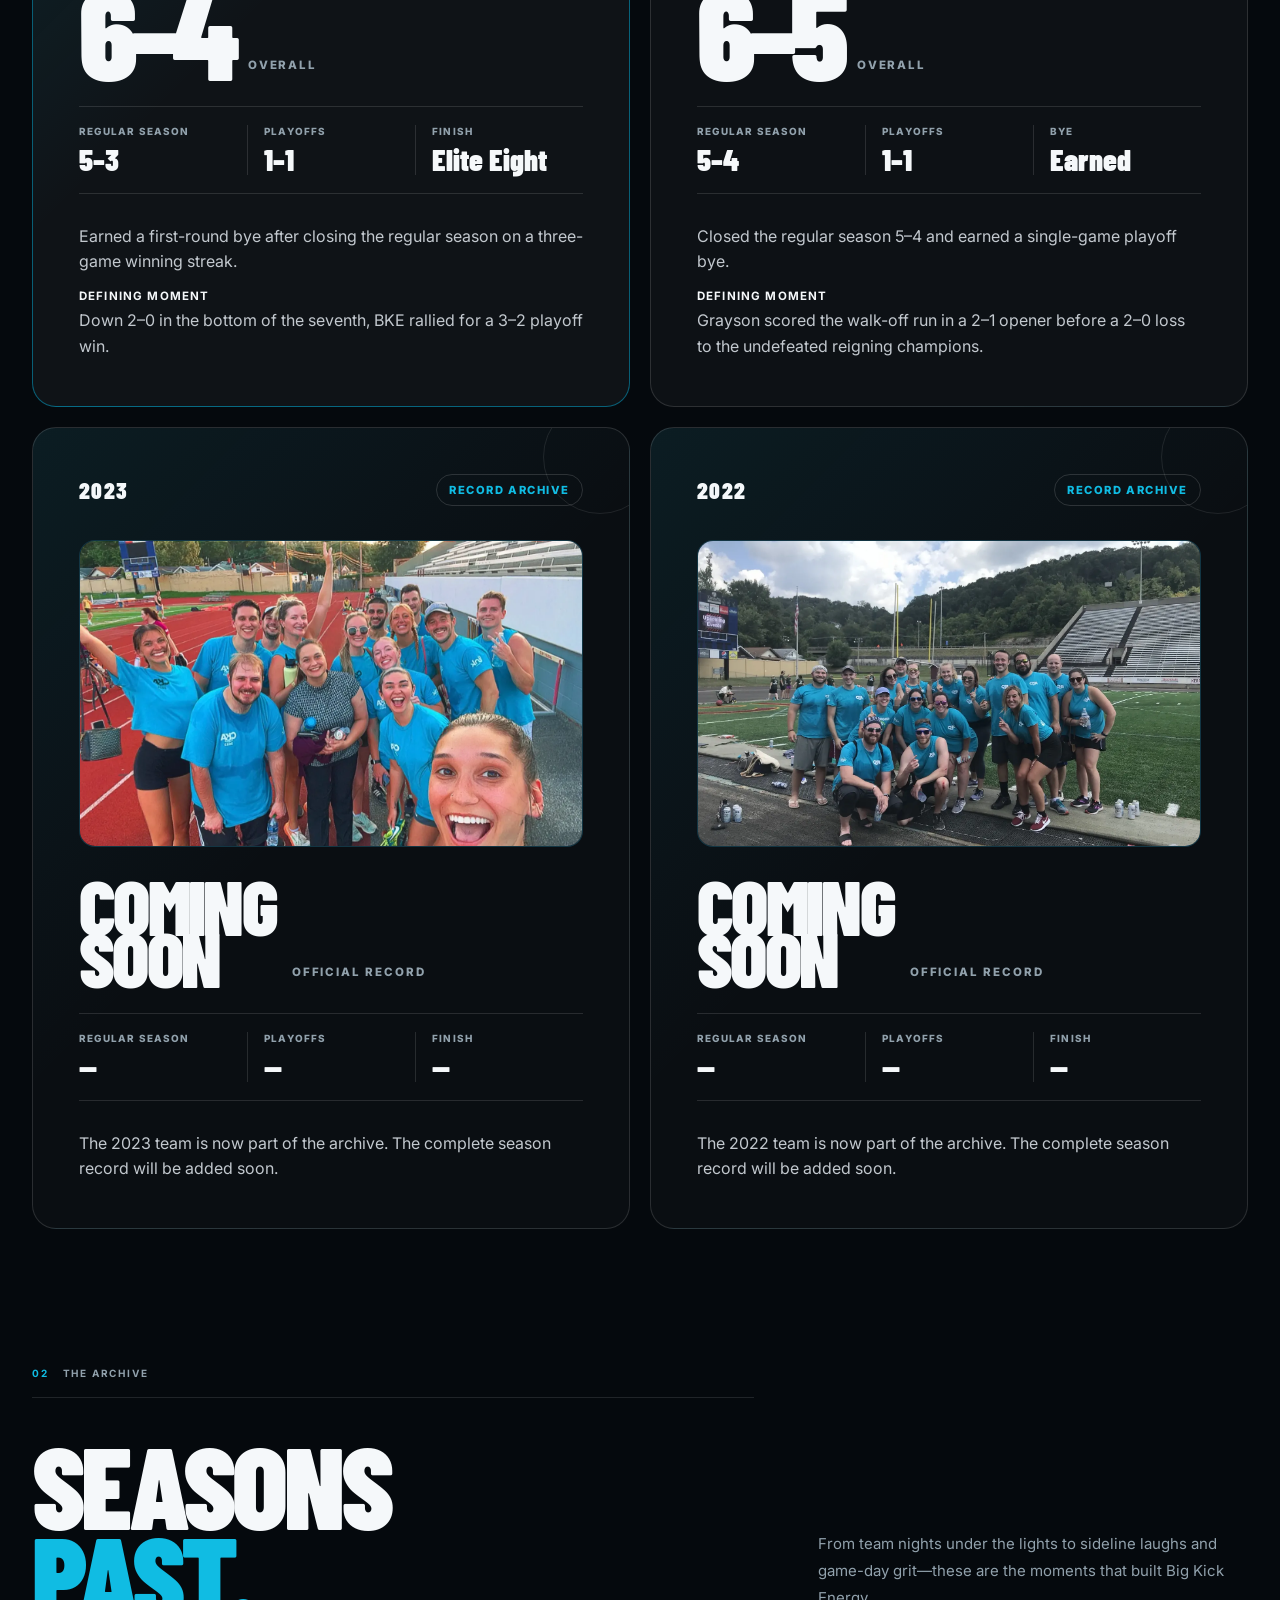
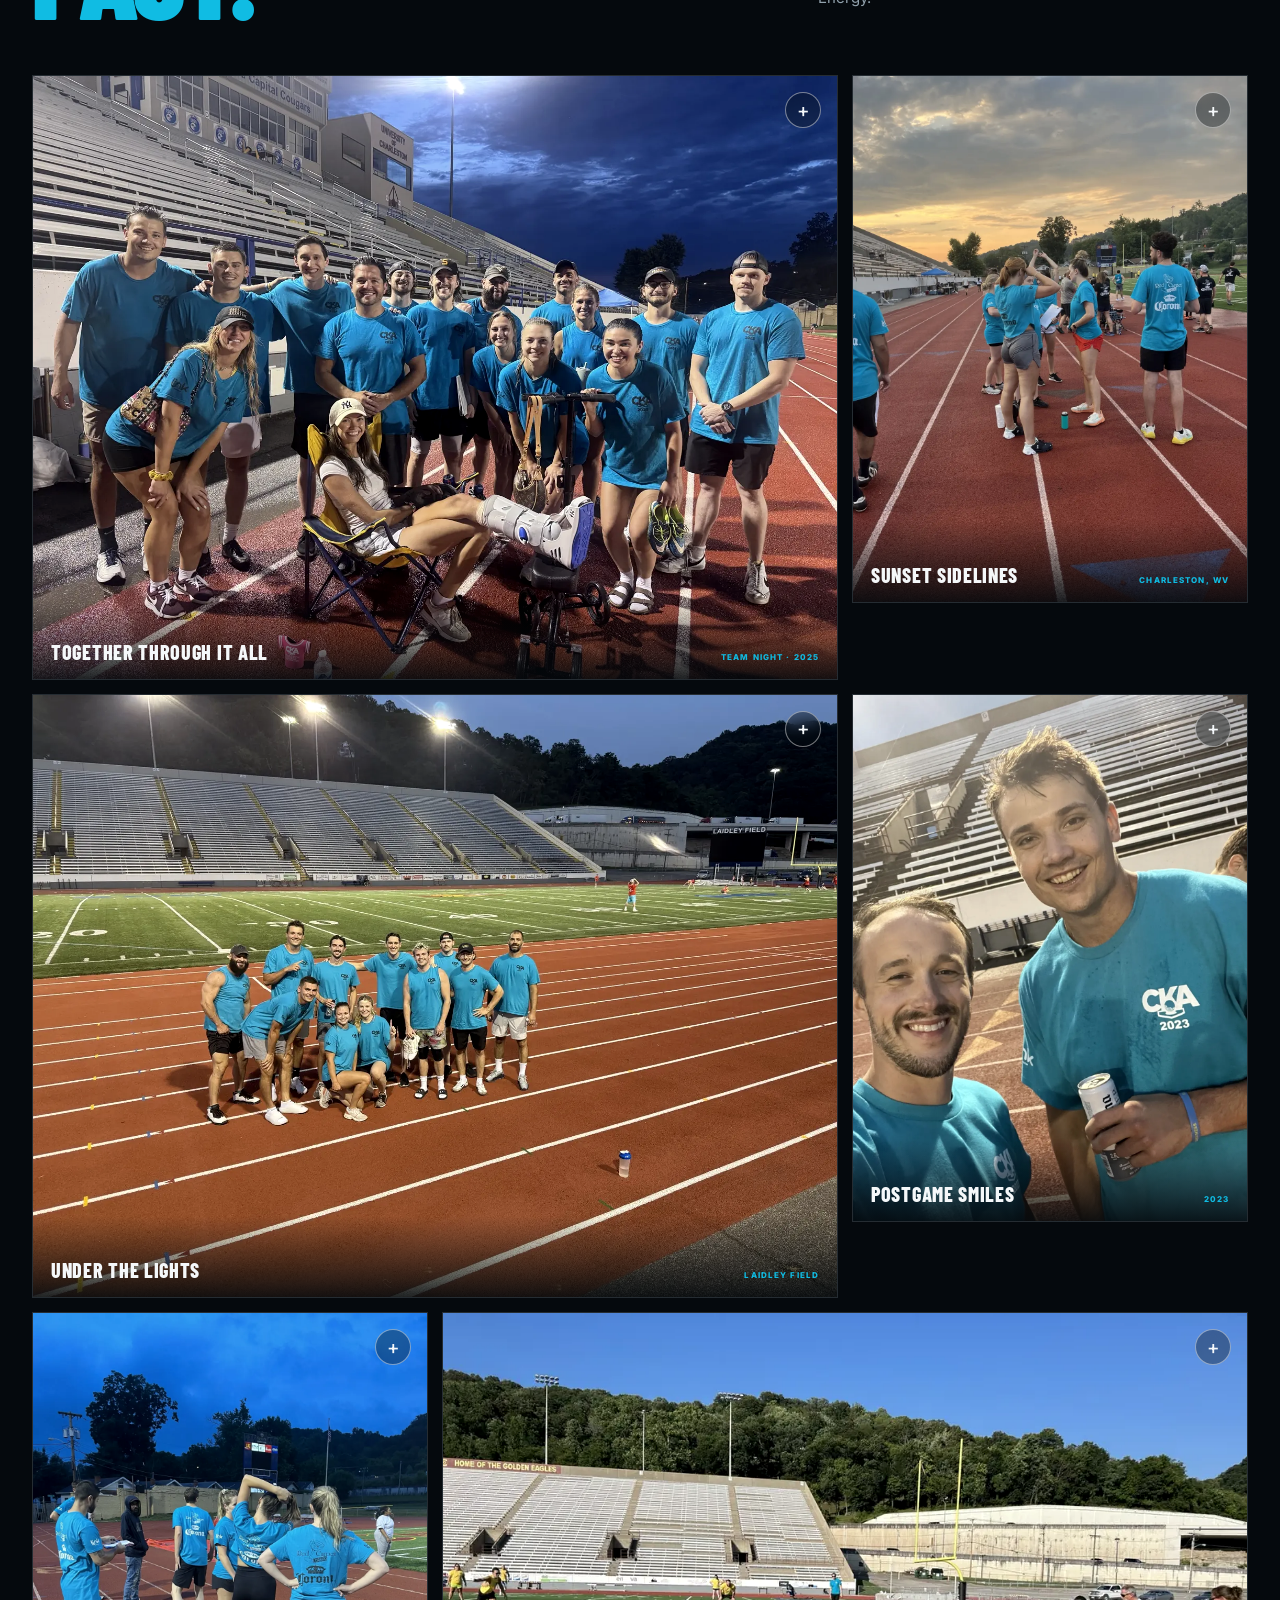
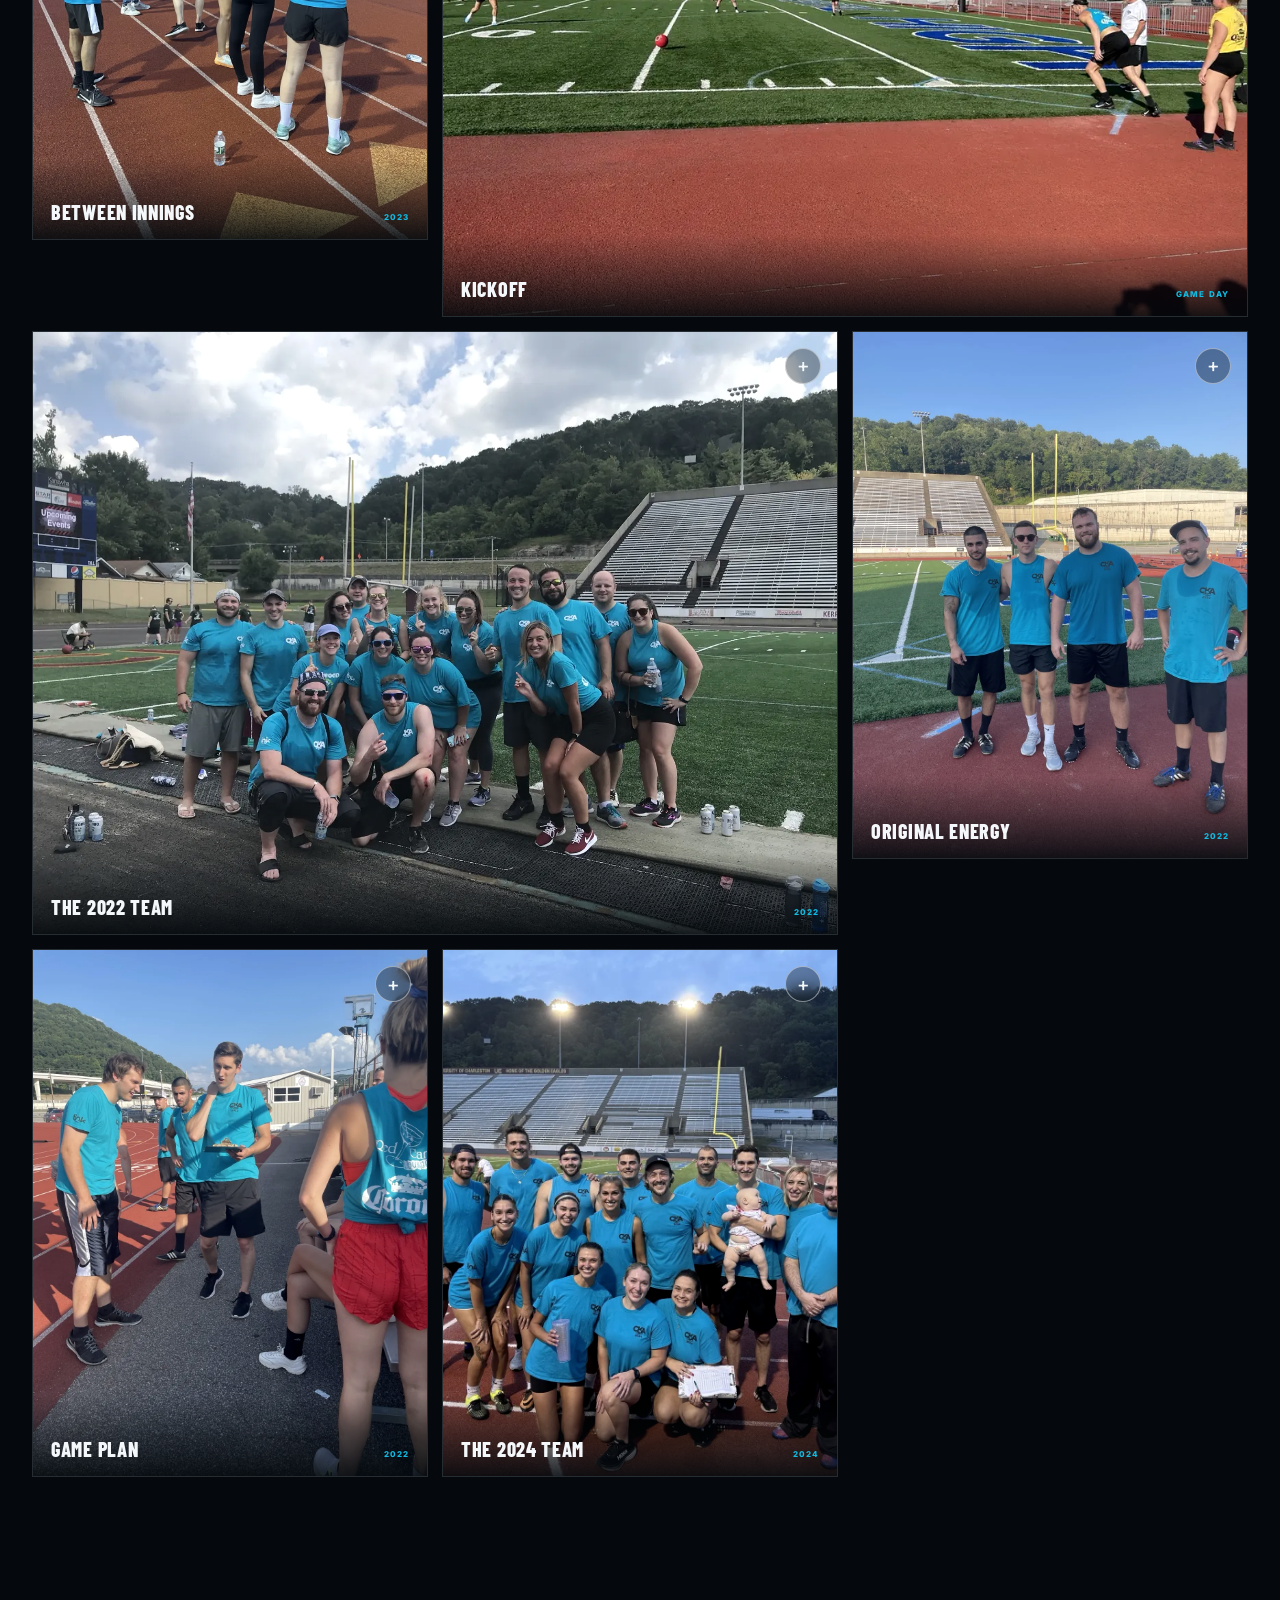
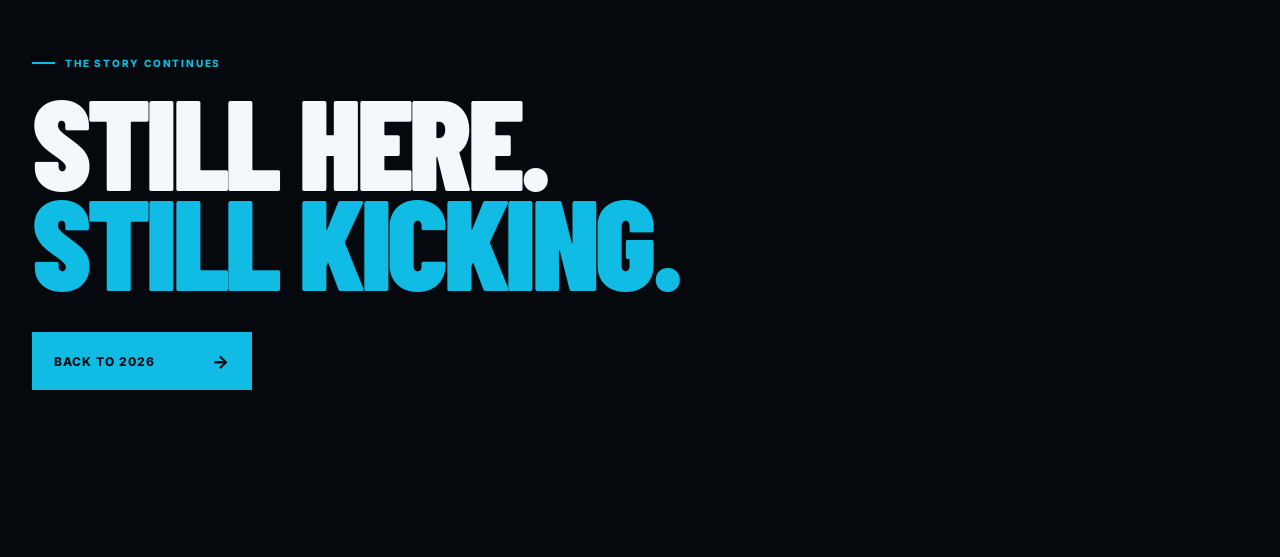
==== commit 7c54f854: "Add 2022 season history" ====
--- a/history.html
+++ b/history.html
@@ -120,6 +120,28 @@
             <p>The 2023 team is now part of the archive. The complete season record will be added soon.</p>
           </div>
         </article>
+
+        <article class="ledger-card ledger-pending">
+          <header>
+            <span>2022</span>
+            <small>Record archive</small>
+          </header>
+          <figure class="ledger-photo">
+            <img src="images/history-07.webp" alt="Big Kick Energy's 2022 team together at Laidley Field" width="1536" height="1152" loading="lazy" decoding="async">
+          </figure>
+          <div class="ledger-record ledger-record-pending">
+            <strong>COMING<br>SOON</strong>
+            <span>Official record</span>
+          </div>
+          <dl class="ledger-stats">
+            <div><dt>Regular season</dt><dd>—</dd></div>
+            <div><dt>Playoffs</dt><dd>—</dd></div>
+            <div><dt>Finish</dt><dd>—</dd></div>
+          </dl>
+          <div class="ledger-story">
+            <p>The 2022 team is now part of the archive. The complete season record will be added soon.</p>
+          </div>
+        </article>
       </div>
     </section>
 
@@ -158,8 +180,8 @@
           <figcaption><span>Kickoff</span><small>Game Day</small></figcaption>
         </figure>
         <figure class="memory-card memory-wide">
-          <button type="button" aria-label="Open photo: The whole crew"><img src="images/history-07.webp" alt="A large Big Kick Energy team group posing together beside the field" width="1536" height="1152" loading="lazy" decoding="async"></button>
-          <figcaption><span>The whole crew</span><small>Seasons Past</small></figcaption>
+          <button type="button" aria-label="Open photo: 2022 team"><img src="images/history-07.webp" alt="Big Kick Energy's 2022 team together at Laidley Field" width="1536" height="1152" loading="lazy" decoding="async"></button>
+          <figcaption><span>The 2022 team</span><small>2022</small></figcaption>
         </figure>
         <figure class="memory-card memory-tall">
           <button type="button" aria-label="Open photo: Original energy"><img src="images/history-08.webp" alt="Four Big Kick Energy teammates together at Laidley Field in 2022" width="1152" height="1536" loading="lazy" decoding="async"></button>
--- a/styles.css
+++ b/styles.css
@@ -127,7 +127,7 @@
 
 .ledger-grid {
   display: grid;
-  grid-template-columns: repeat(3, minmax(0, 1fr));
+  grid-template-columns: repeat(2, minmax(0, 1fr));
   gap: 20px;
 }
 
@@ -308,16 +308,6 @@
   text-transform: uppercase;
 }
 
-@media (max-width: 1100px) {
-  .ledger-grid {
-    grid-template-columns: repeat(2, minmax(0, 1fr));
-  }
-
-  .ledger-card:last-child {
-    grid-column: 1 / -1;
-  }
-}
-
 @media (max-width: 760px) {
   .season-ledger {
     width: min(calc(100% - 32px), 1280px);
@@ -338,10 +328,6 @@
     grid-template-columns: 1fr;
   }
 
-  .ledger-card:last-child {
-    grid-column: auto;
-  }
-
   .ledger-card {
     border-radius: 20px;
   }
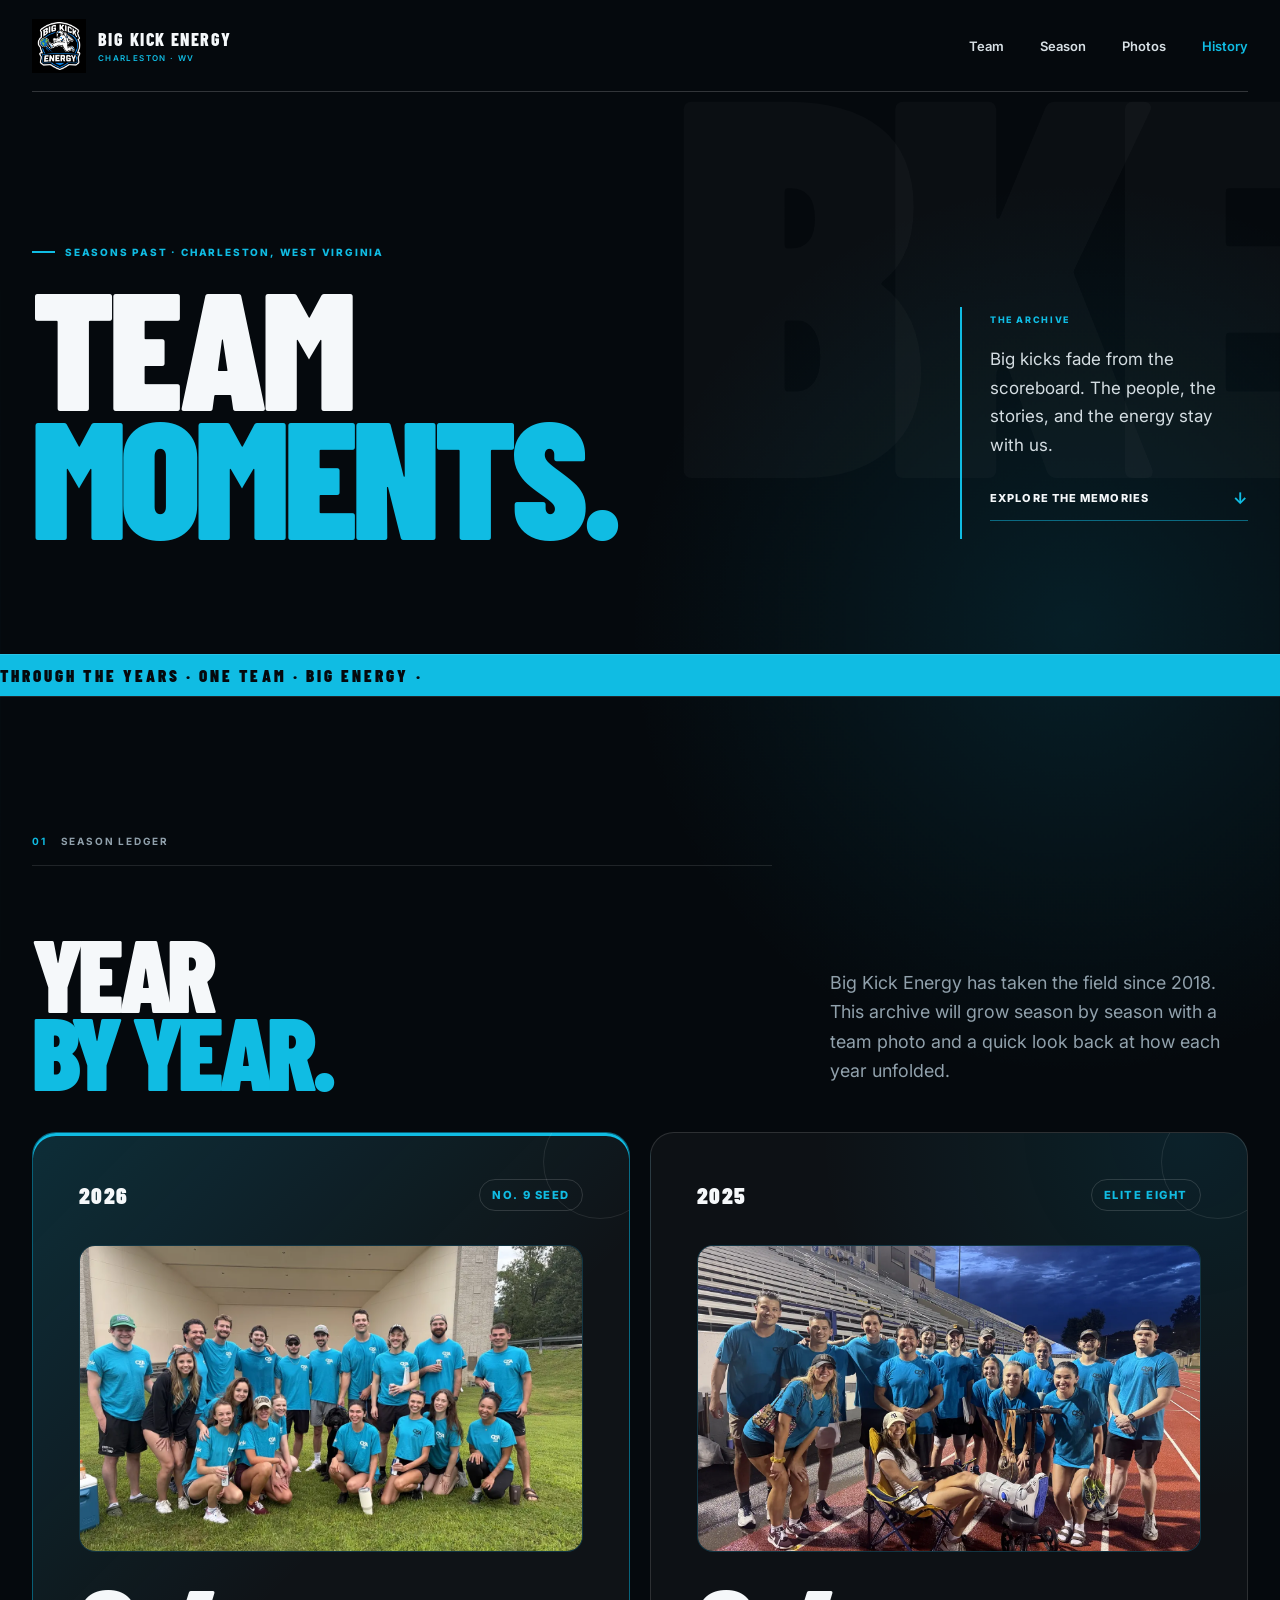
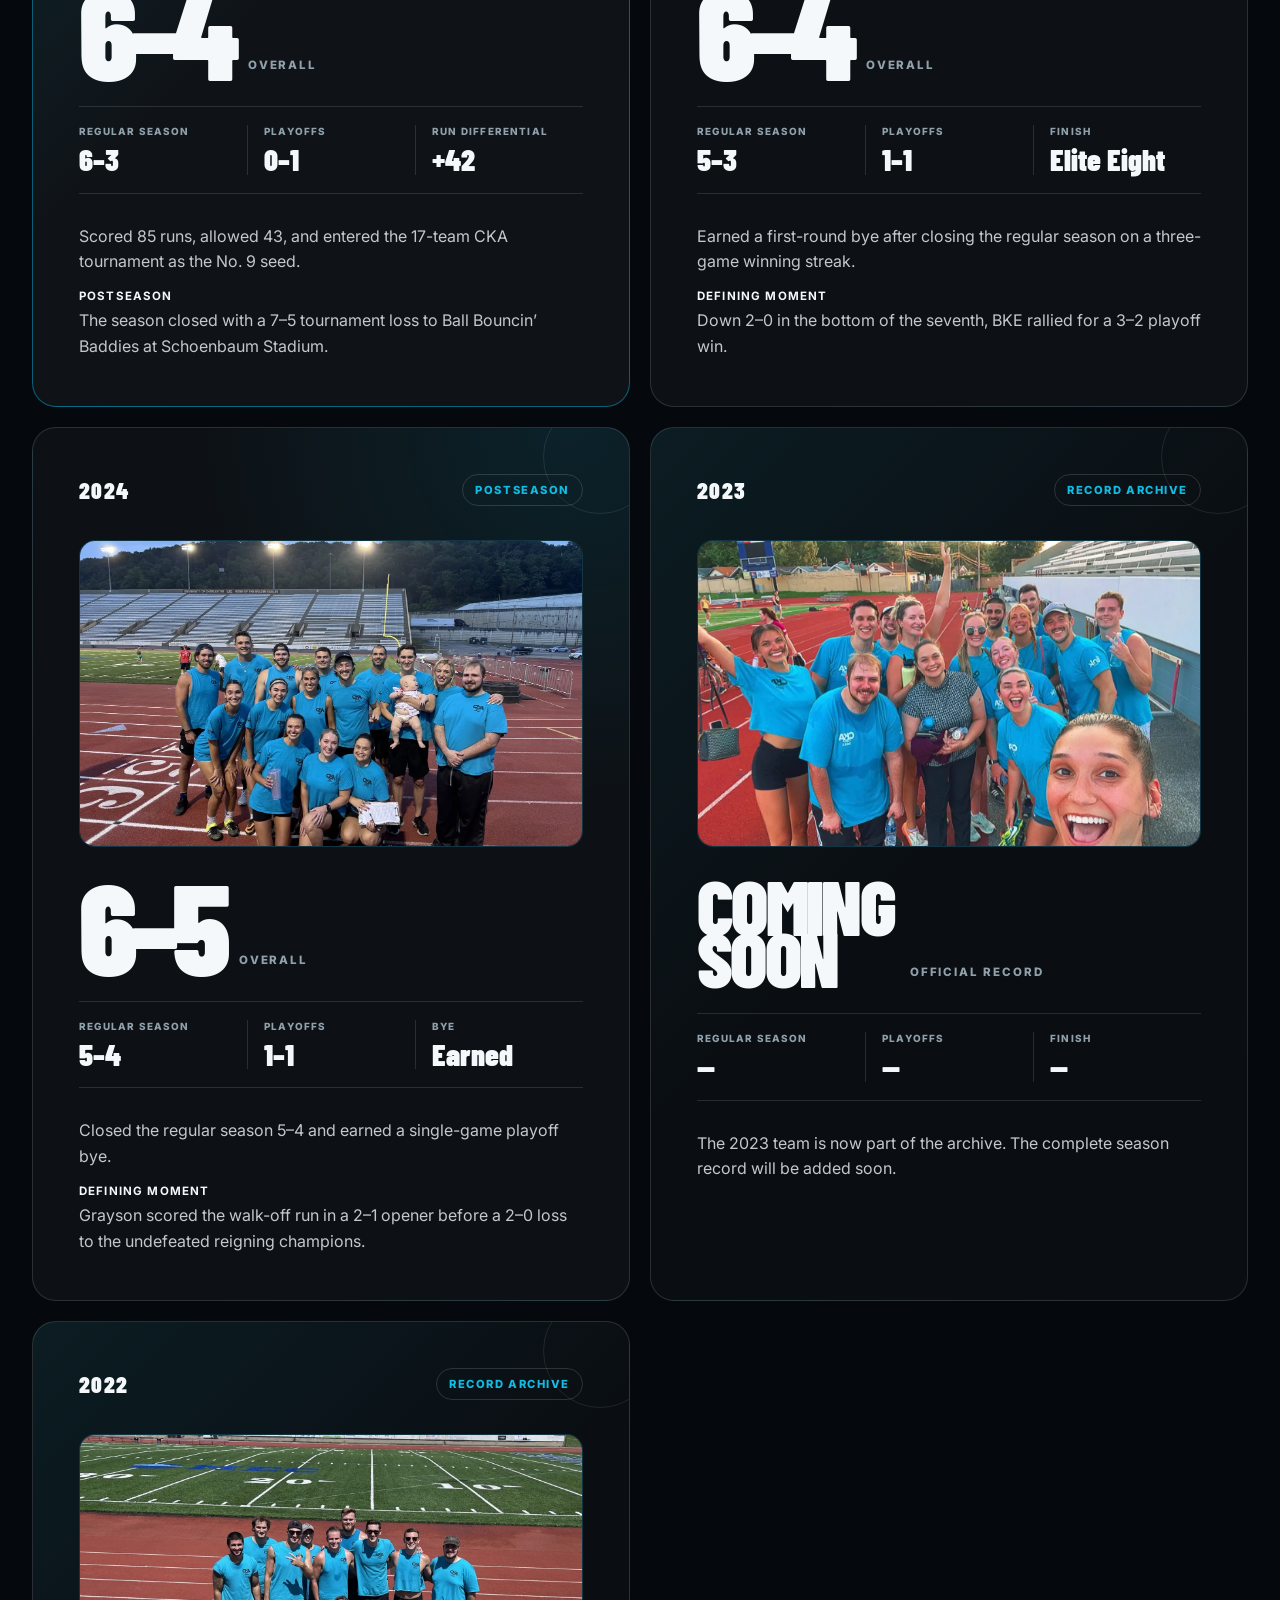
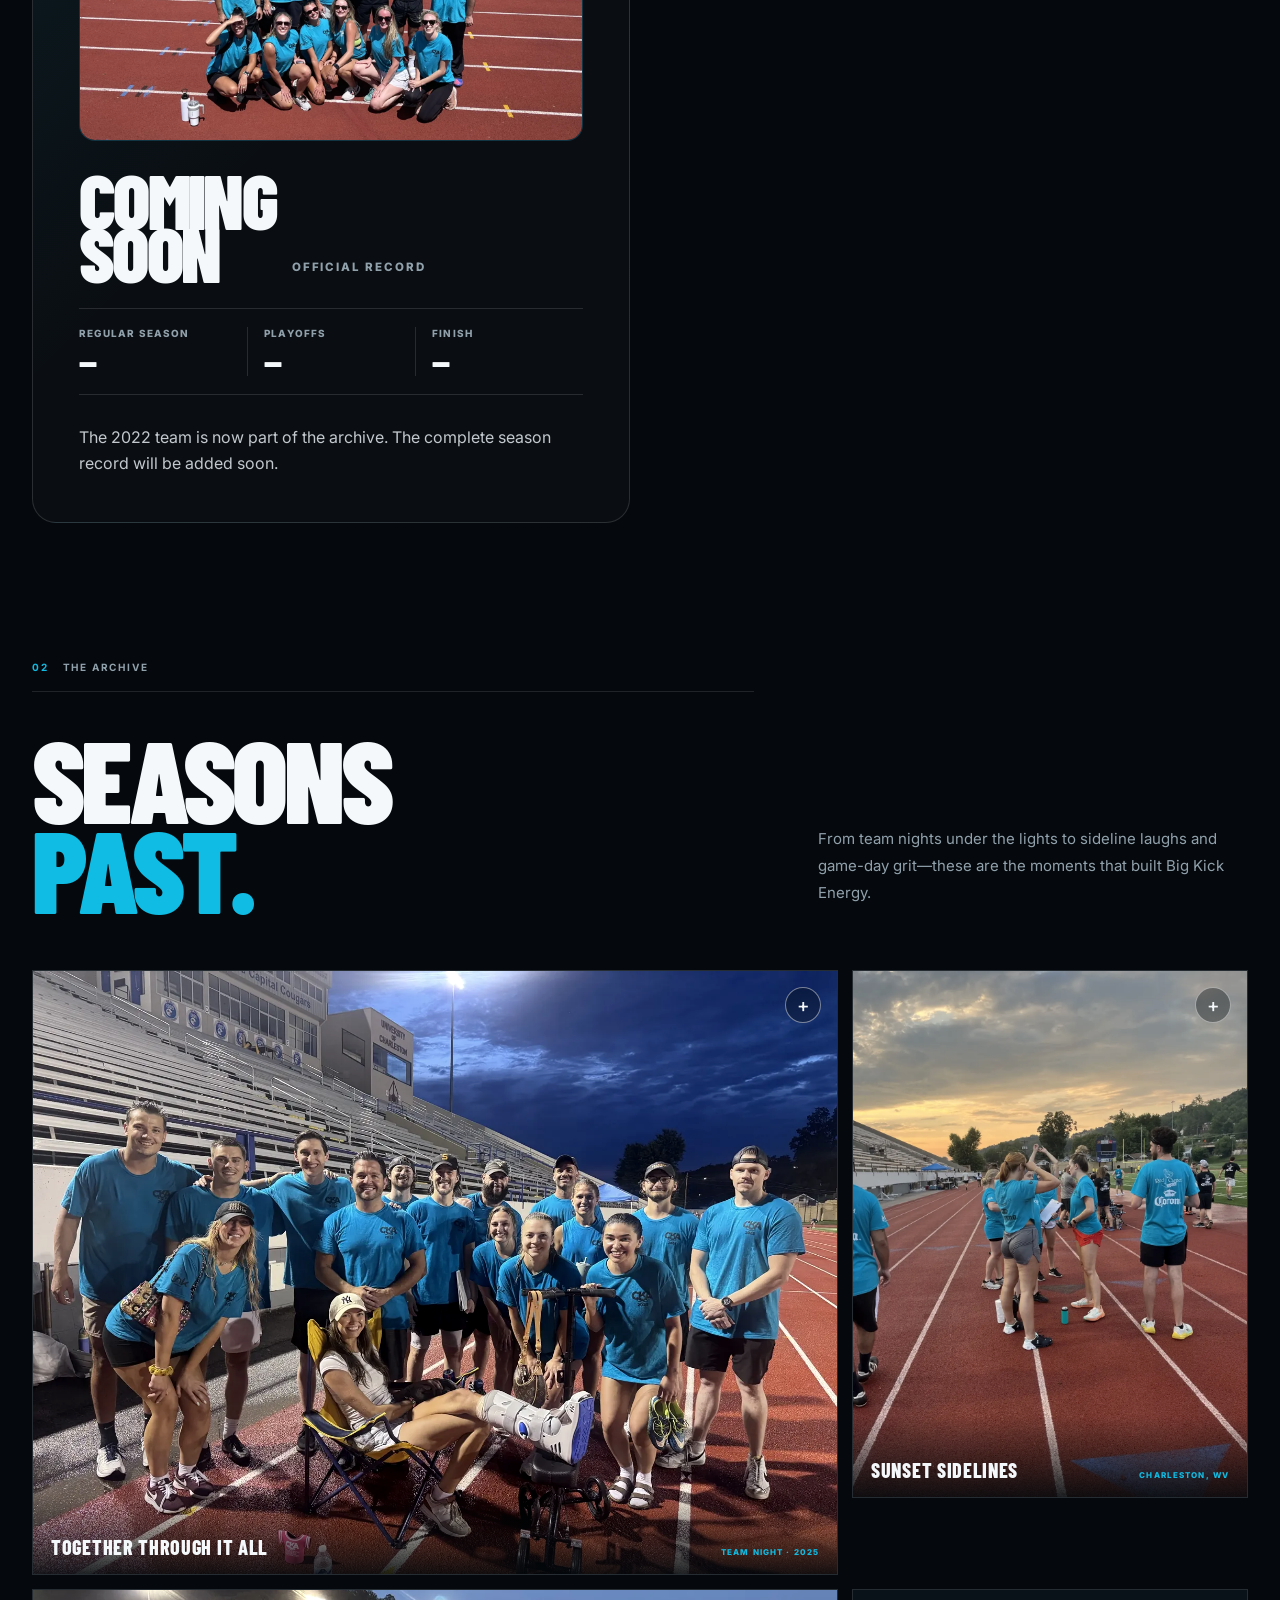
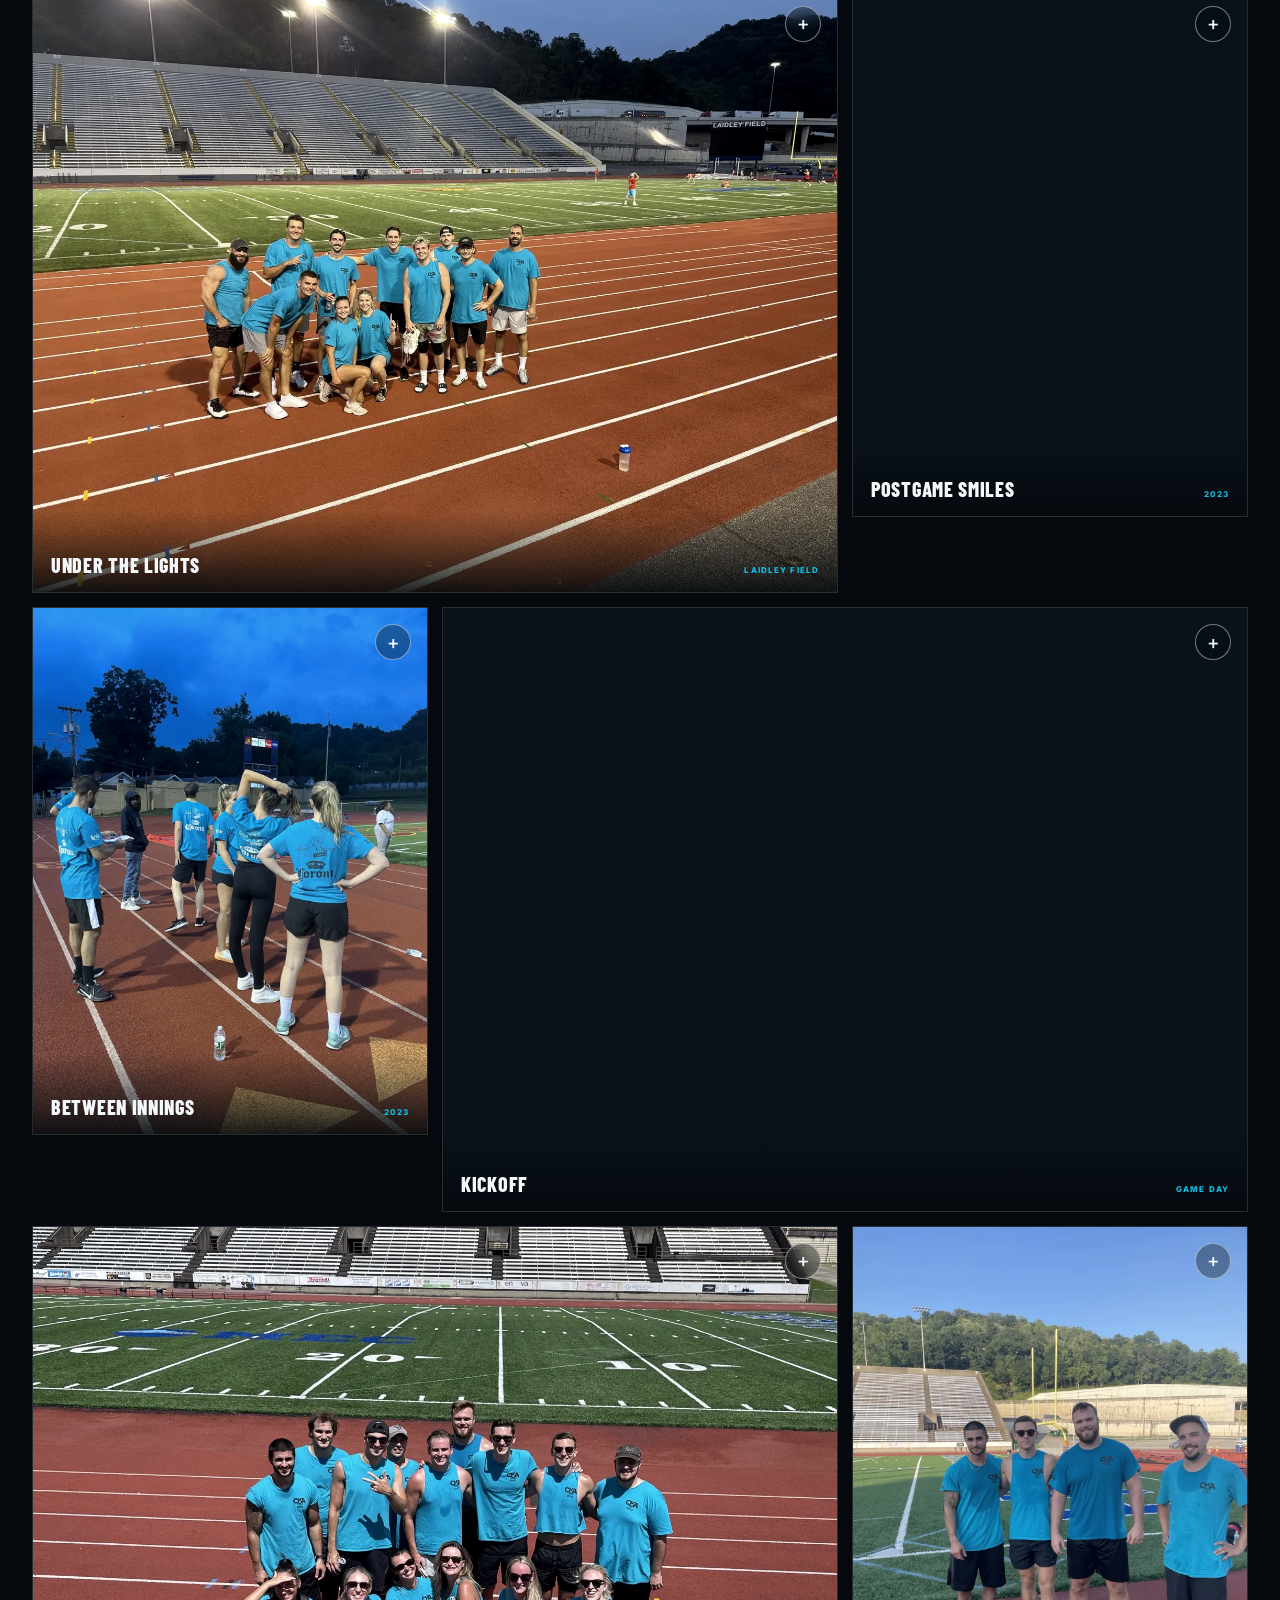
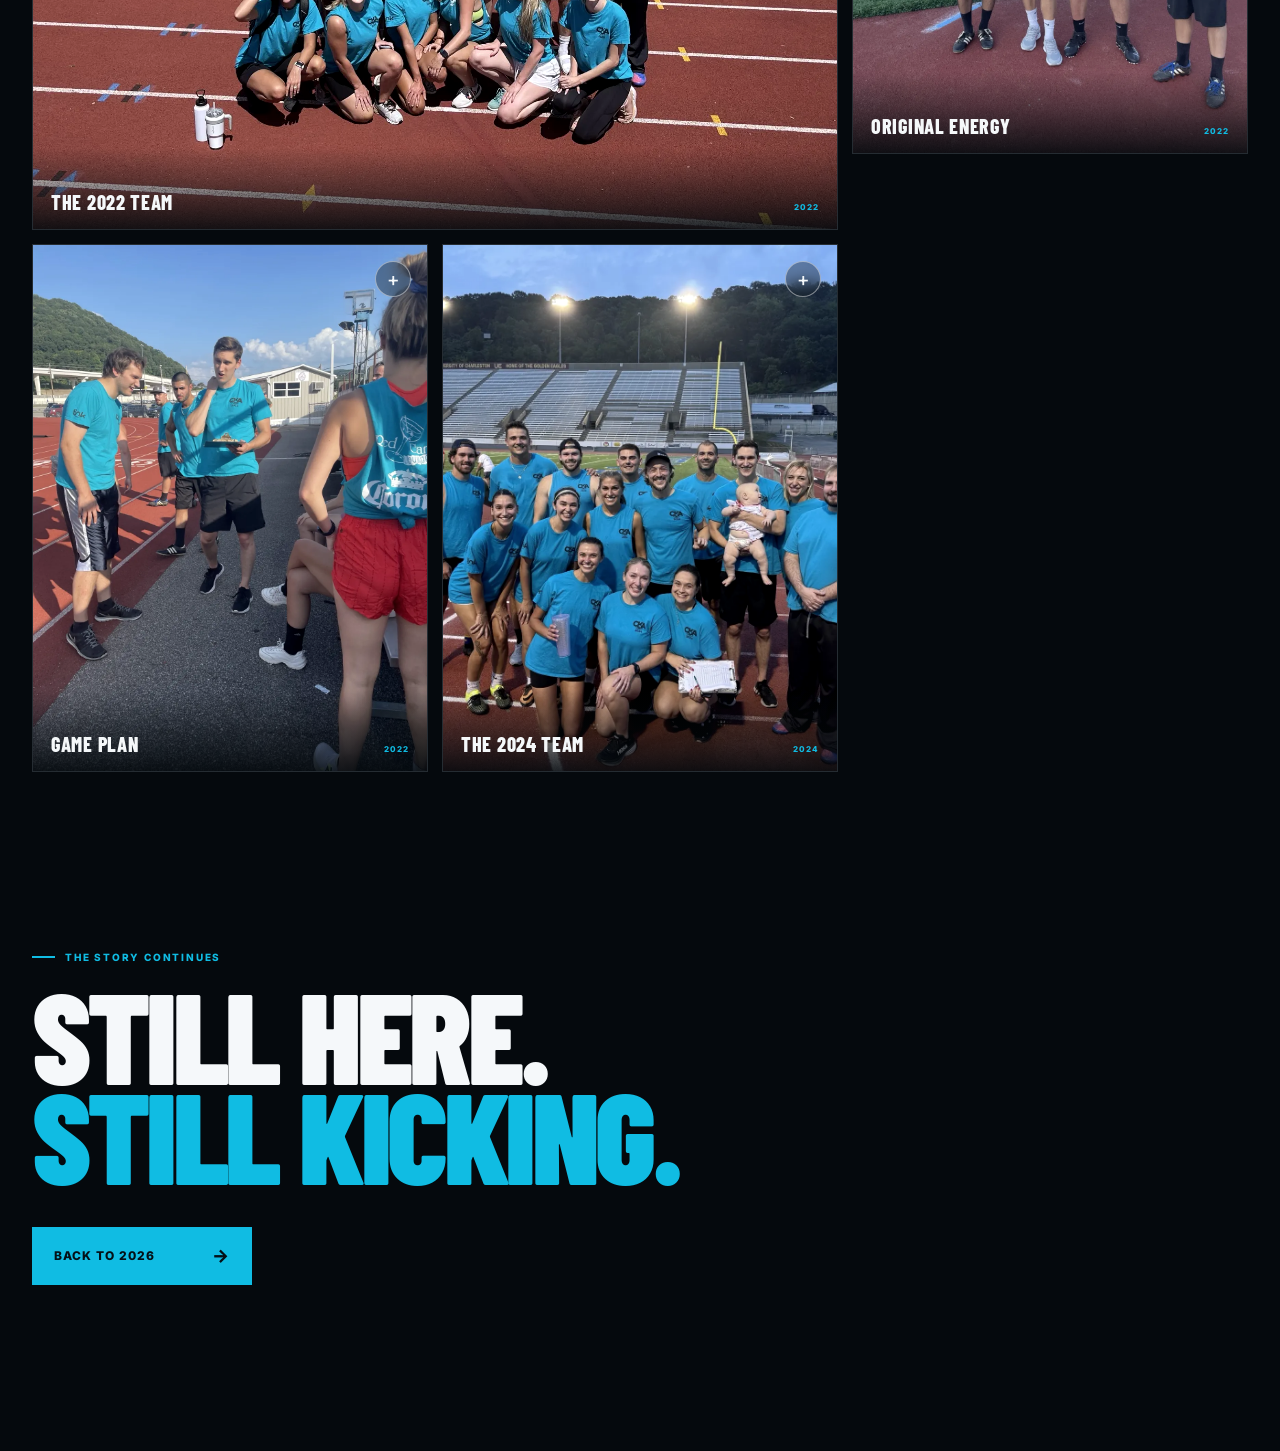
==== commit 44e14ee8: "Add 2026 season to team history" ====
--- a/history.html
+++ b/history.html
@@ -3,7 +3,7 @@
 <head>
   <meta charset="utf-8">
   <meta name="viewport" content="width=device-width, initial-scale=1, viewport-fit=cover">
-  <meta name="description" content="Big Kick Energy memories and historical team moments from seasons past in Charleston, West Virginia.">
+  <meta name="description" content="Big Kick Energy season records, memories, and historical team moments through 2026 in Charleston, West Virginia.">
   <meta name="theme-color" content="#061018">
   <title>Team History | Big Kick Energy</title>
   <link rel="icon" href="images/logo.webp">
@@ -54,6 +54,29 @@
 
       <div class="ledger-grid">
         <article class="ledger-card ledger-featured">
+          <header>
+            <span>2026</span>
+            <small>No. 9 Seed</small>
+          </header>
+          <figure class="ledger-photo">
+            <img src="[data-uri]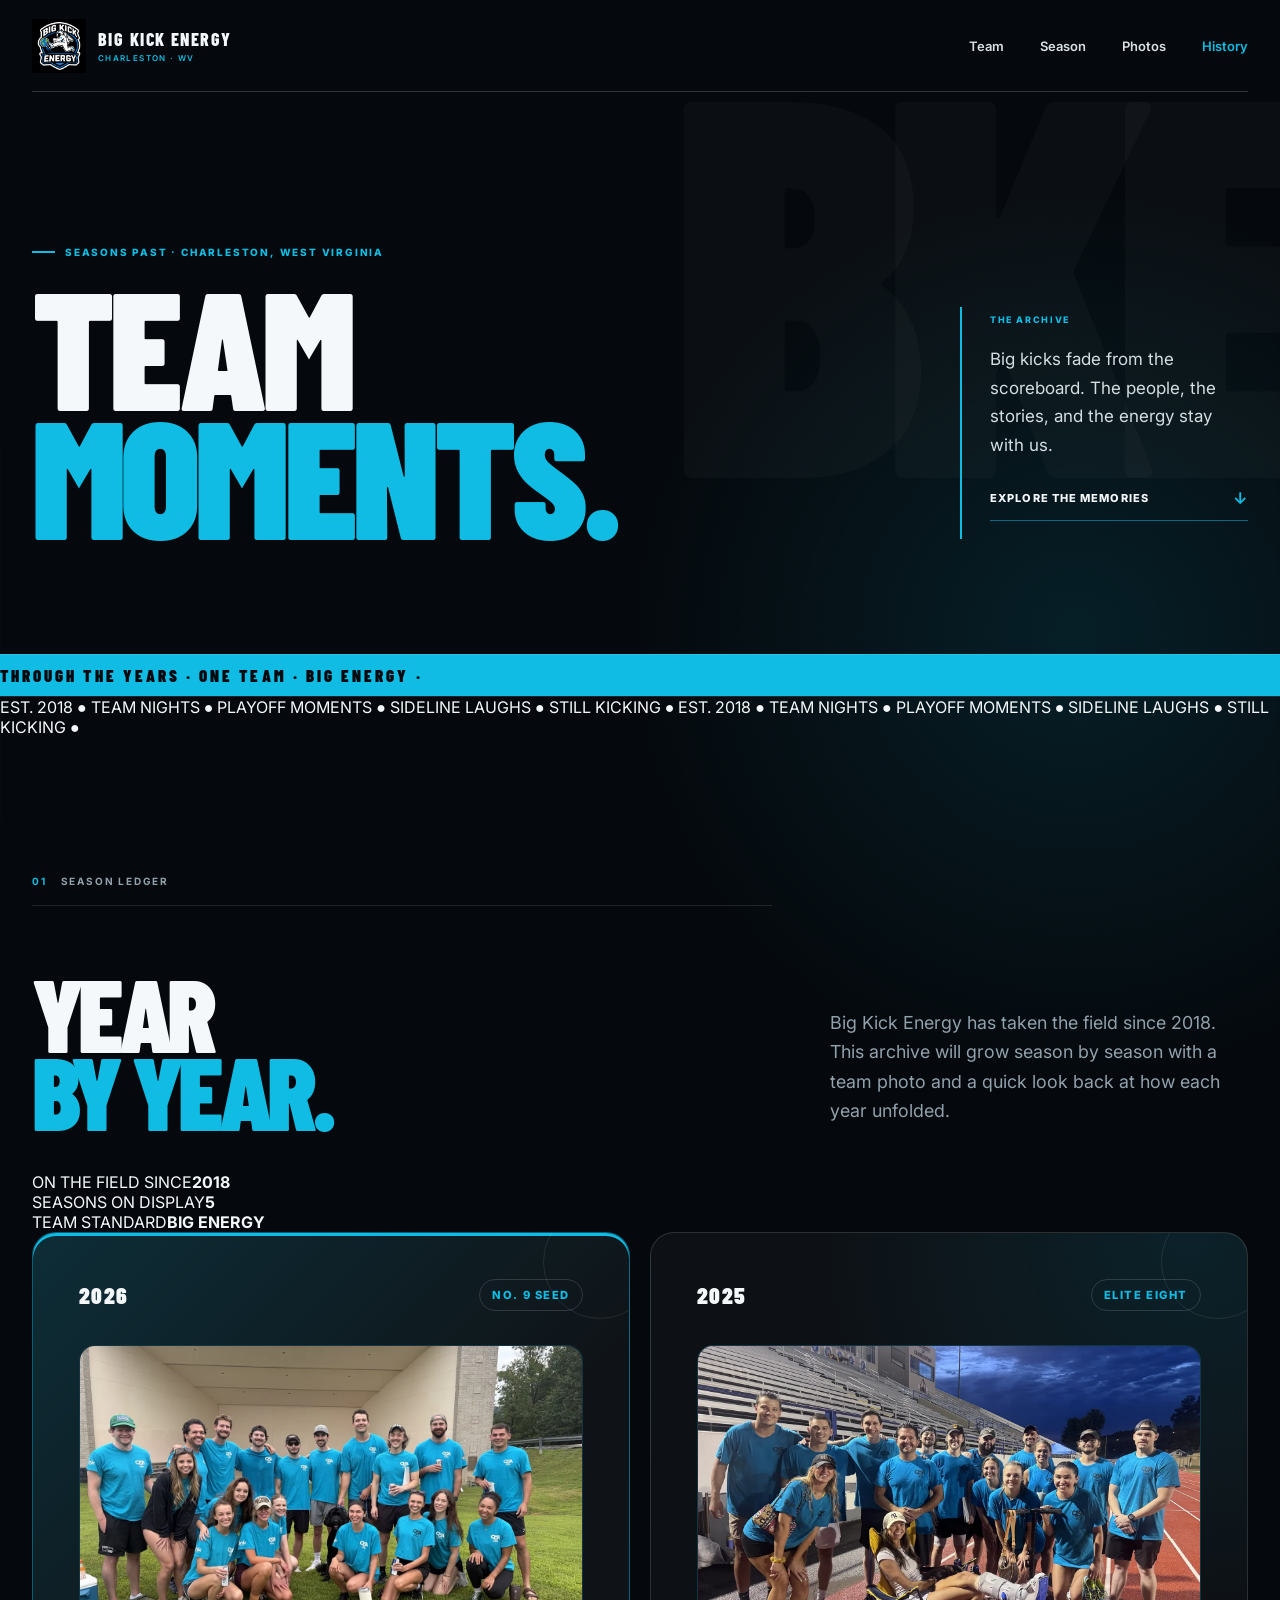
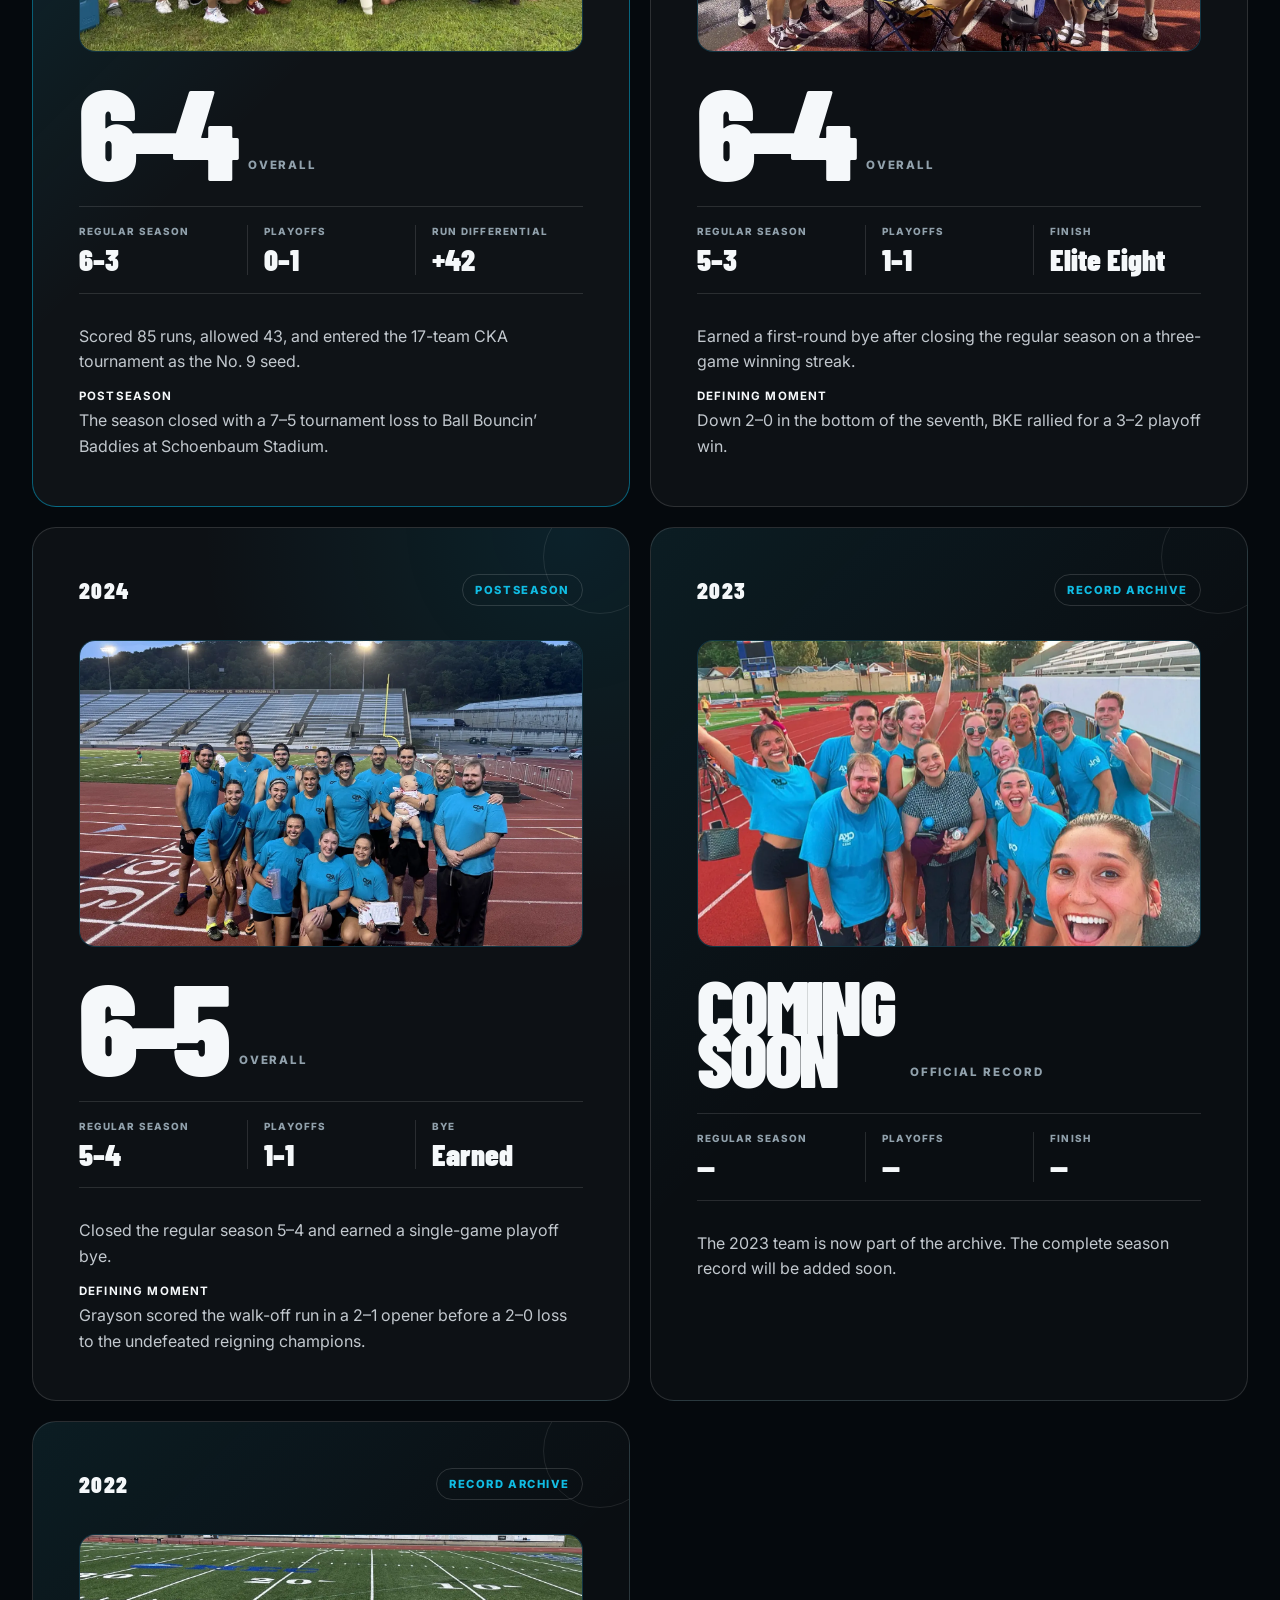
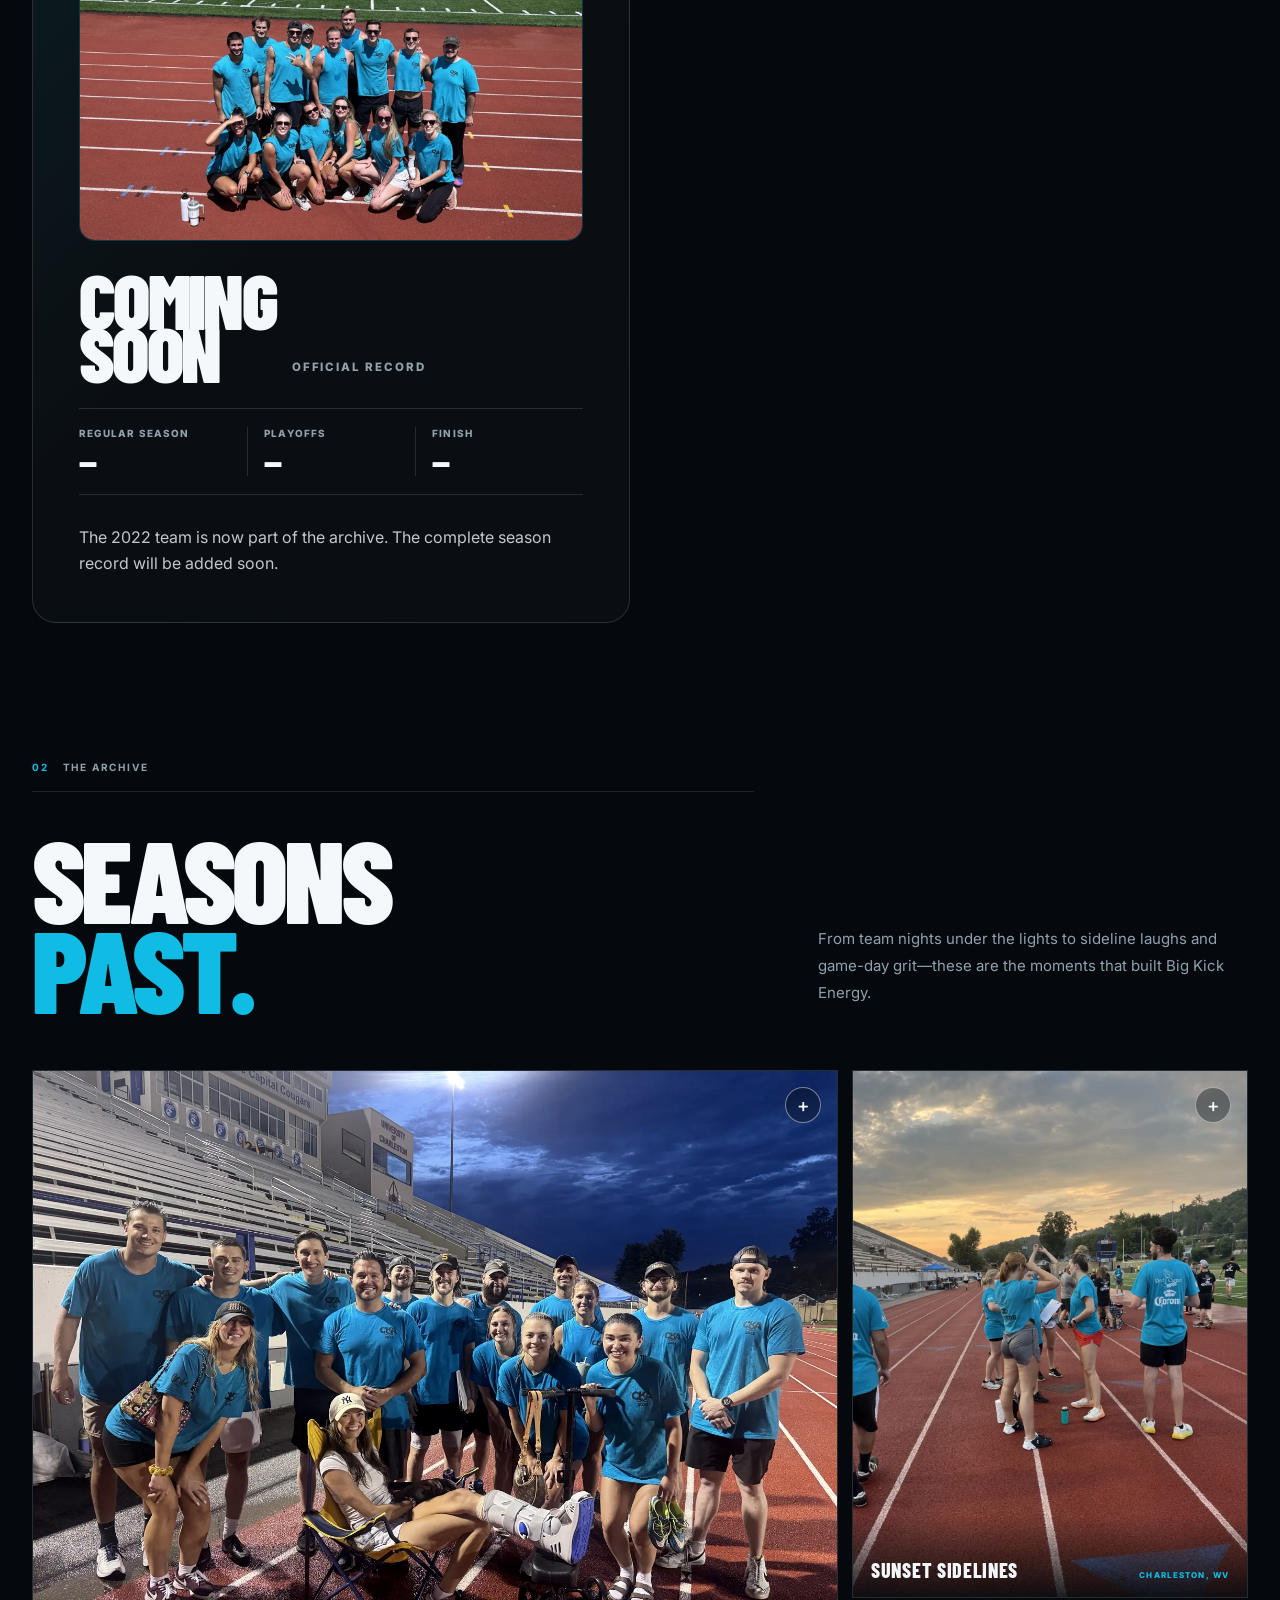
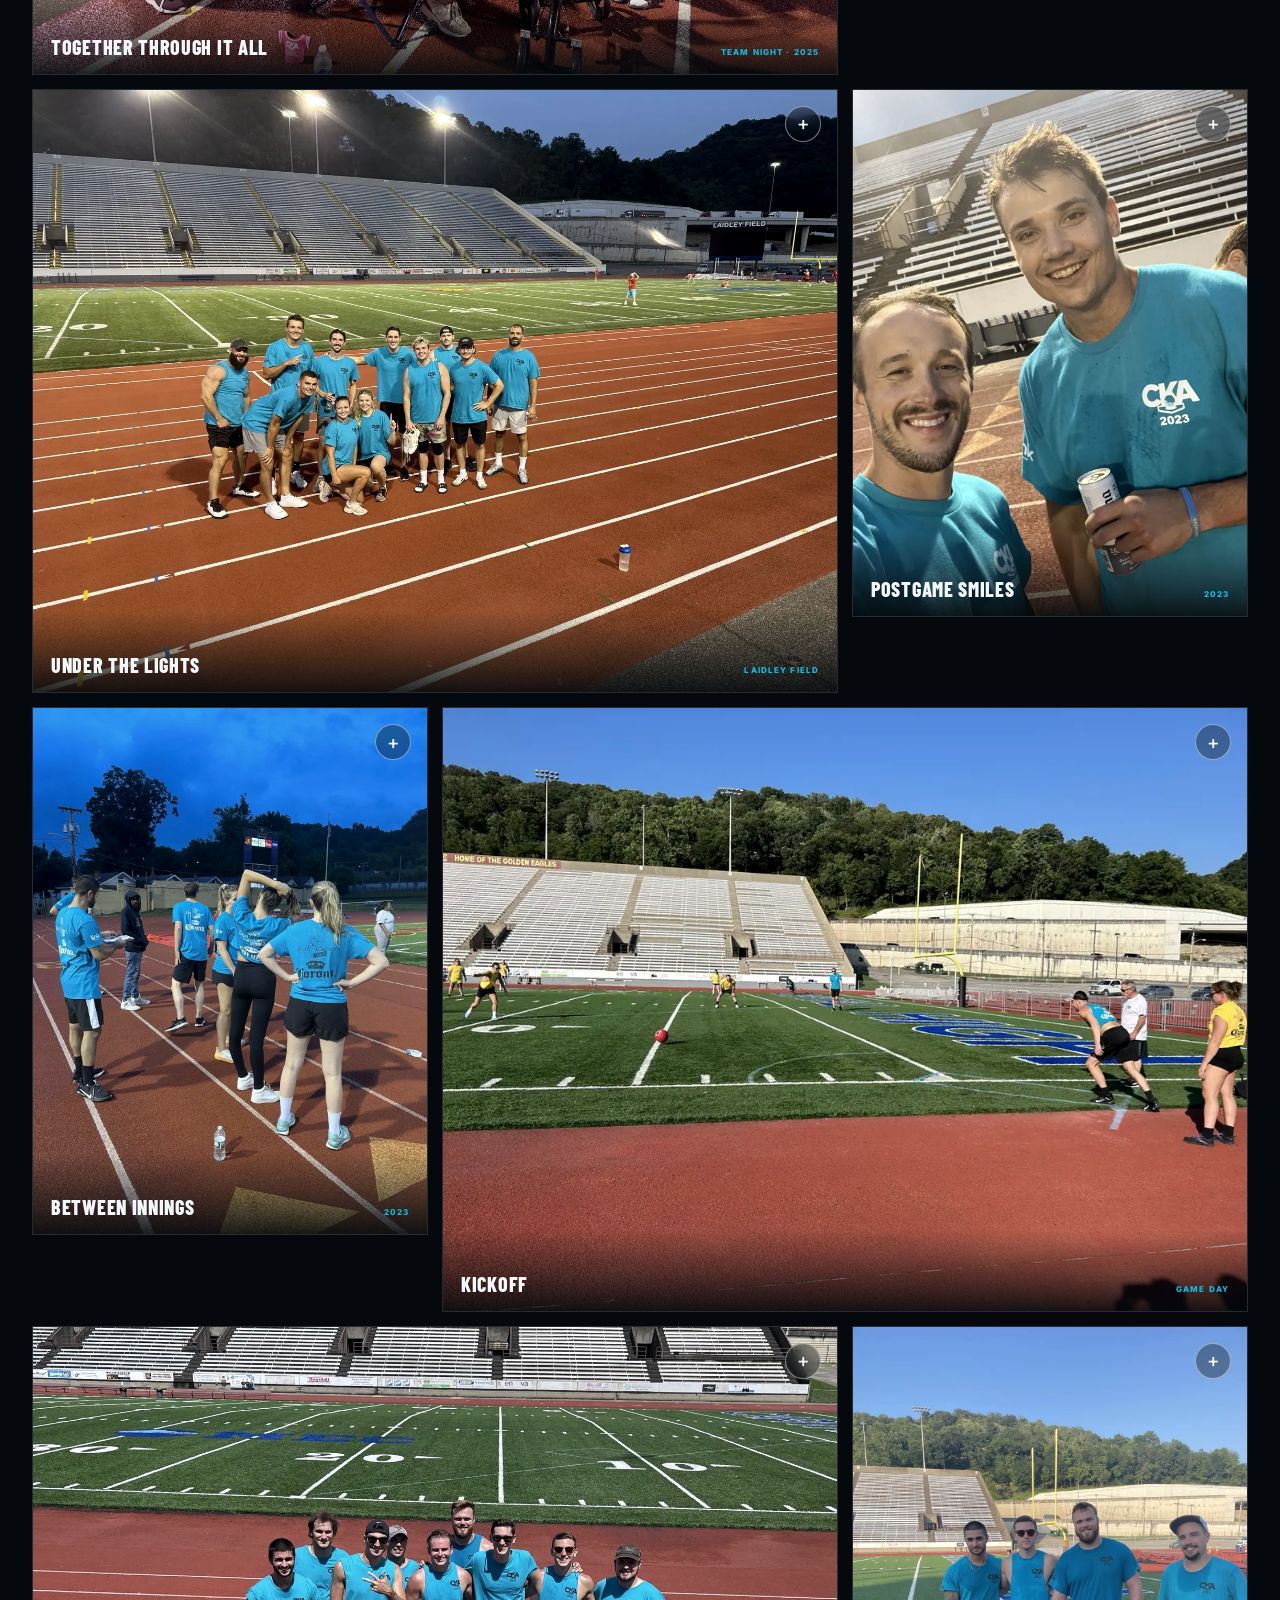
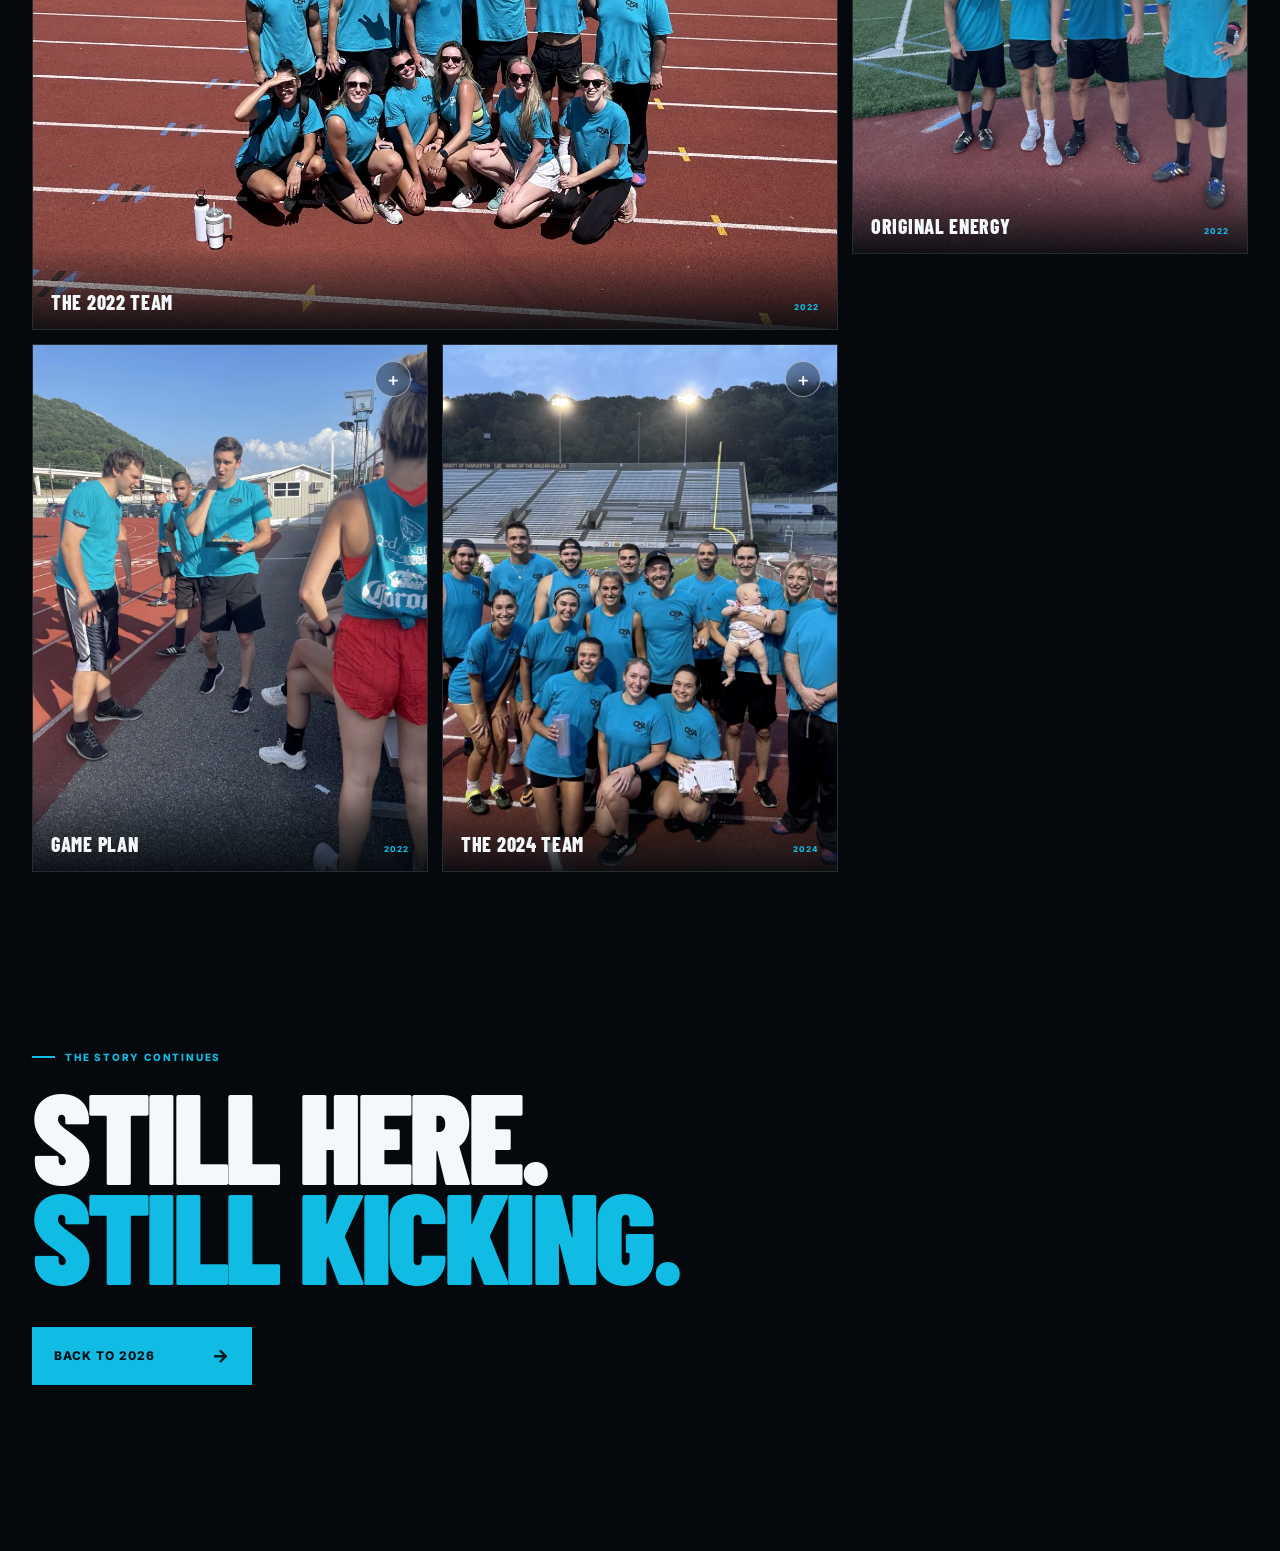
==== commit 369732a1: "Polish interactive team history" ====
--- a/history.html
+++ b/history.html
@@ -42,6 +42,9 @@
       </div>
     </section>
 
+    <div class="energy-marquee history-energy" aria-label="Big Kick Energy history">
+      <div>EST. 2018 <i>●</i> TEAM NIGHTS <i>●</i> PLAYOFF MOMENTS <i>●</i> SIDELINE LAUGHS <i>●</i> STILL KICKING <i>●</i> EST. 2018 <i>●</i> TEAM NIGHTS <i>●</i> PLAYOFF MOMENTS <i>●</i> SIDELINE LAUGHS <i>●</i> STILL KICKING <i>●</i></div>
+    </div>
 
     <section class="season-ledger" aria-labelledby="ledger-title">
       <div class="ledger-heading">
@@ -52,6 +55,11 @@
         <p>Big Kick Energy has taken the field since 2018. This archive will grow season by season with a team photo and a quick look back at how each year unfolded.</p>
       </div>
 
+      <div class="archive-scoreboard" aria-label="Big Kick Energy archive summary">
+        <article><span>ON THE FIELD SINCE</span><strong>2018</strong></article>
+        <article><span>SEASONS ON DISPLAY</span><strong>5</strong></article>
+        <article><span>TEAM STANDARD</span><strong>BIG ENERGY</strong></article>
+      </div>
       <div class="ledger-grid">
         <article class="ledger-card ledger-featured">
           <header>
@@ -256,6 +264,20 @@
     lightbox.addEventListener('click', (event) => {
       if (event.target === lightbox) lightbox.close();
     });
+
+    if ('IntersectionObserver' in window && !window.matchMedia('(prefers-reduced-motion: reduce)').matches) {
+      const revealItems = document.querySelectorAll('.ledger-card, .memory-card, .history-cta');
+      revealItems.forEach((item) => item.classList.add('reveal-ready'));
+      const observer = new IntersectionObserver((entries) => {
+        entries.forEach((entry) => {
+          if (entry.isIntersecting) {
+            entry.target.classList.add('is-visible');
+            observer.unobserve(entry.target);
+          }
+        });
+      }, { threshold: 0.08 });
+      revealItems.forEach((item) => observer.observe(item));
+    }
   </script>
 </body>
 </html>
--- a/styles.css
+++ b/styles.css
@@ -351,3 +351,43 @@
     font-size: 1.2rem;
   }
 }
+
+
+/* Uncropped 2026 tournament photographs */
+.postseason-photo-grid{grid-template-columns:repeat(2,minmax(0,1fr));height:auto;margin-top:24px}
+.postseason-photo-grid figure{aspect-ratio:4/3}
+.postseason-photo-grid img,.postseason-photo-grid .night img{object-fit:contain;object-position:center;background:#071019}
+@media(max-width:760px){.postseason-photo-grid{grid-template-columns:1fr;height:auto}.postseason-photo-grid figure{height:auto;aspect-ratio:4/3}}
+
+
+/* Recruitment portal */
+.recruitment{position:relative}
+.recruitment::before{content:"JOIN";position:absolute;right:-.04em;top:30px;color:rgba(255,255,255,.025);font:900 clamp(190px,27vw,420px)/1 var(--display);letter-spacing:-.07em;pointer-events:none}
+.recruitment-grid{position:relative;z-index:1;display:grid;grid-template-columns:minmax(0,.8fr) minmax(520px,1.2fr);gap:clamp(54px,8vw,110px);align-items:start}
+.recruitment-copy{padding-top:18px}
+.recruitment-copy h2{font-size:clamp(76px,8vw,118px)}
+.recruitment-copy>p:not(.tag){max-width:580px;margin:34px 0;color:#cbd5db;font-size:17px;line-height:1.75}
+.recruitment-points{display:grid;gap:0;margin-top:42px;border-top:1px solid var(--line)}
+.recruitment-points article{display:grid;grid-template-columns:48px 1fr;gap:18px;align-items:center;padding:18px 0;border-bottom:1px solid var(--line)}
+.recruitment-points b{color:var(--cyan);font:900 22px var(--display)}
+.recruitment-points span{color:#dbe3e7;font-size:12px;font-weight:650;line-height:1.5;text-transform:uppercase;letter-spacing:.06em}
+.recruit-form{display:grid;gap:20px;padding:clamp(26px,4vw,46px);border:1px solid rgba(16,188,227,.42);border-top:4px solid var(--cyan);background:linear-gradient(145deg,rgba(16,188,227,.1),rgba(8,18,25,.96) 35%);box-shadow:0 28px 80px rgba(0,0,0,.28)}
+.form-heading{padding-bottom:22px;border-bottom:1px solid var(--line)}
+.form-heading>span{color:var(--cyan);font-size:9px;font-weight:800;letter-spacing:.18em}
+.form-heading>strong{display:block;margin:8px 0 7px;font:900 34px/1 var(--display);text-transform:uppercase}
+.form-heading>p{margin:0;color:var(--muted);font-size:12px;line-height:1.6}
+.form-row{display:grid;grid-template-columns:repeat(2,minmax(0,1fr));gap:16px}
+.recruit-form label{display:grid;gap:9px;color:#dce5e9;font-size:10px;font-weight:800;letter-spacing:.1em;text-transform:uppercase}
+.recruit-form input,.recruit-form select,.recruit-form textarea{width:100%;min-height:50px;padding:13px 14px;border:1px solid rgba(255,255,255,.18);border-radius:0;background:#071119;color:var(--white);font:500 15px/1.4 var(--body);letter-spacing:0;text-transform:none;outline:none}
+.recruit-form textarea{min-height:92px;resize:vertical}
+.recruit-form input:focus,.recruit-form select:focus,.recruit-form textarea:focus{border-color:var(--cyan);box-shadow:0 0 0 3px rgba(16,188,227,.12)}
+.recruit-form select{appearance:auto}
+.recruit-form .consent{grid-template-columns:20px 1fr;gap:12px;align-items:start;color:var(--muted);font-size:10px;font-weight:600;line-height:1.5;letter-spacing:0;text-transform:none}
+.recruit-form .consent input{width:18px;min-height:18px;margin:1px 0 0;accent-color:var(--cyan)}
+.form-submit{border:0;cursor:pointer;font-family:var(--body)}
+.form-honey{position:absolute!important;left:-10000px!important;width:1px!important;height:1px!important;overflow:hidden!important}
+.form-success{margin:0;padding:16px 18px;border-left:3px solid var(--cyan);background:rgba(16,188,227,.1);color:#dce8ec;font-size:12px;line-height:1.55}
+.form-success strong{display:block;color:var(--cyan);font:900 18px var(--display);text-transform:uppercase}
+.form-privacy{margin:0;color:var(--muted);font-size:9px;line-height:1.6}
+@media(max-width:900px){.recruitment-grid{grid-template-columns:1fr}.recruitment-copy{max-width:720px}}
+@media(max-width:760px){.recruitment::before{top:40px}.recruitment-grid{gap:44px}.recruitment-copy>p:not(.tag){font-size:15px}.recruit-form{padding:24px 18px}.form-row{grid-template-columns:1fr}}
